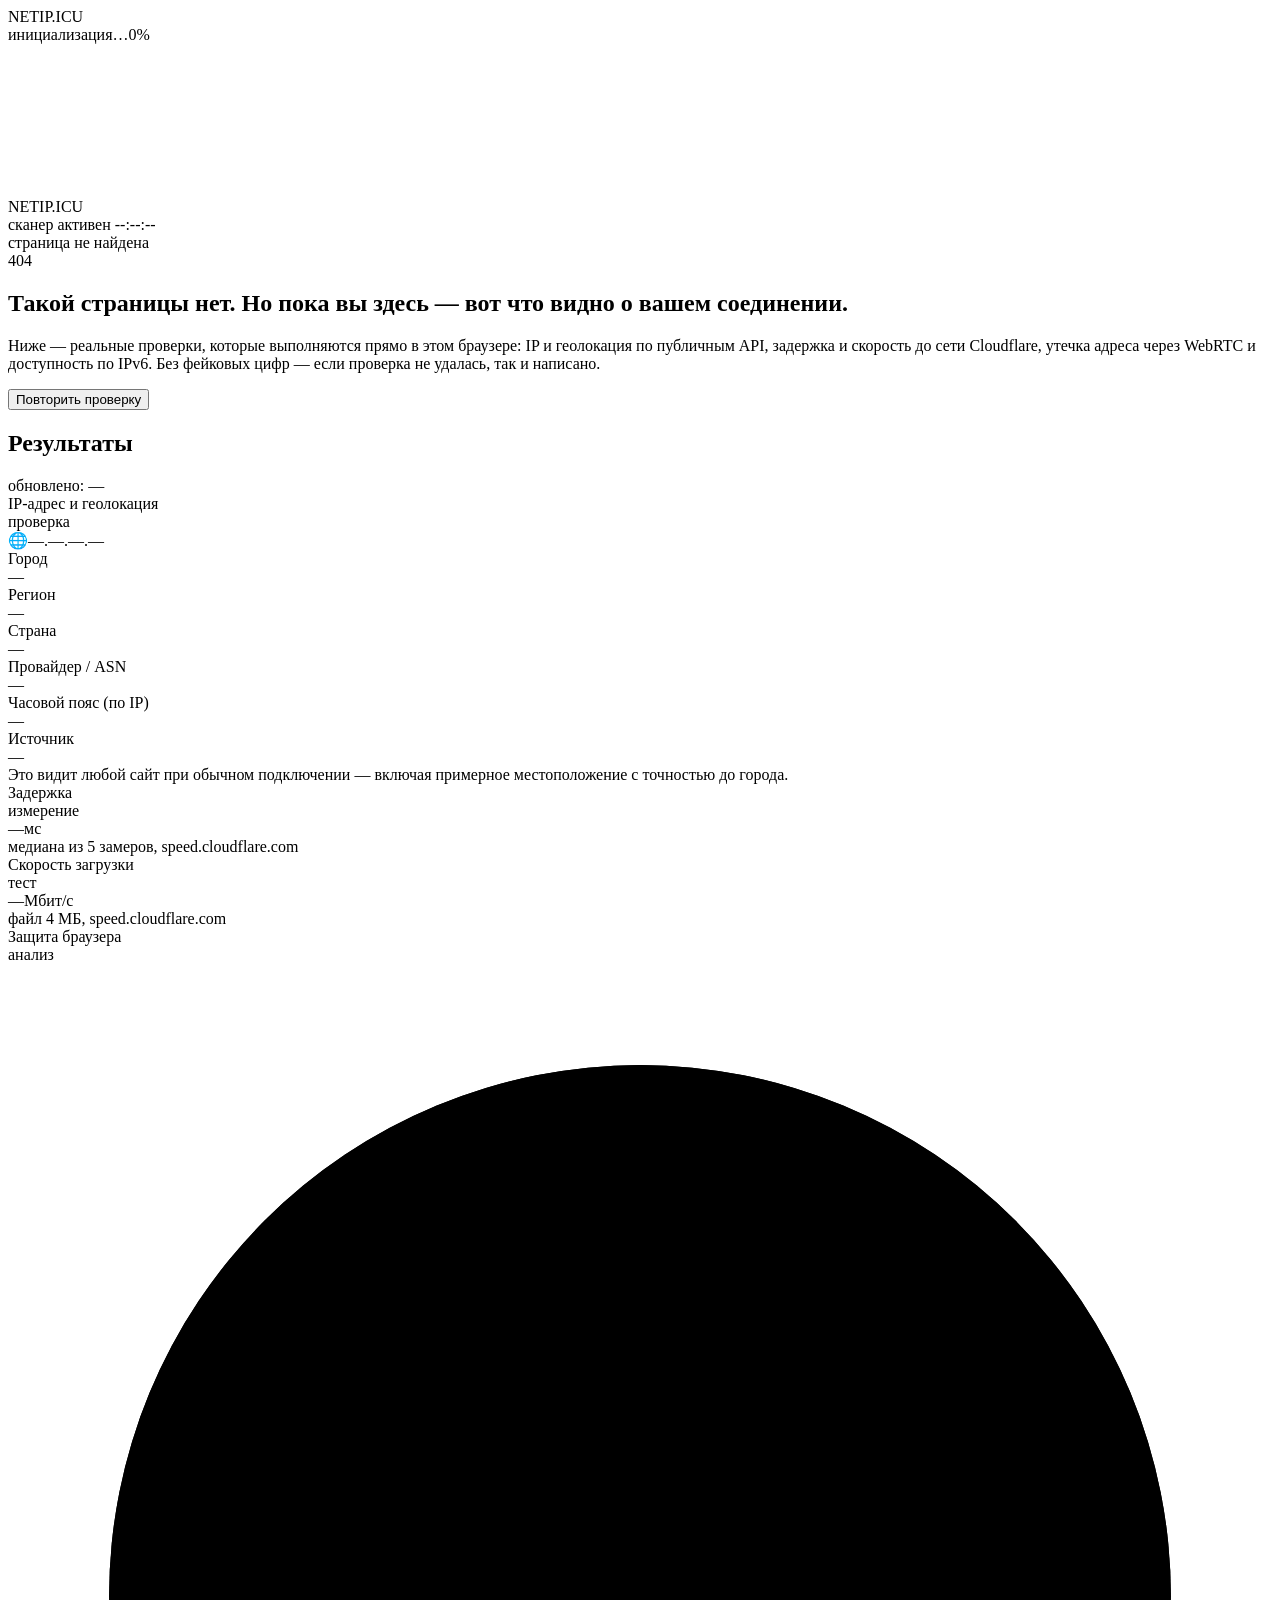
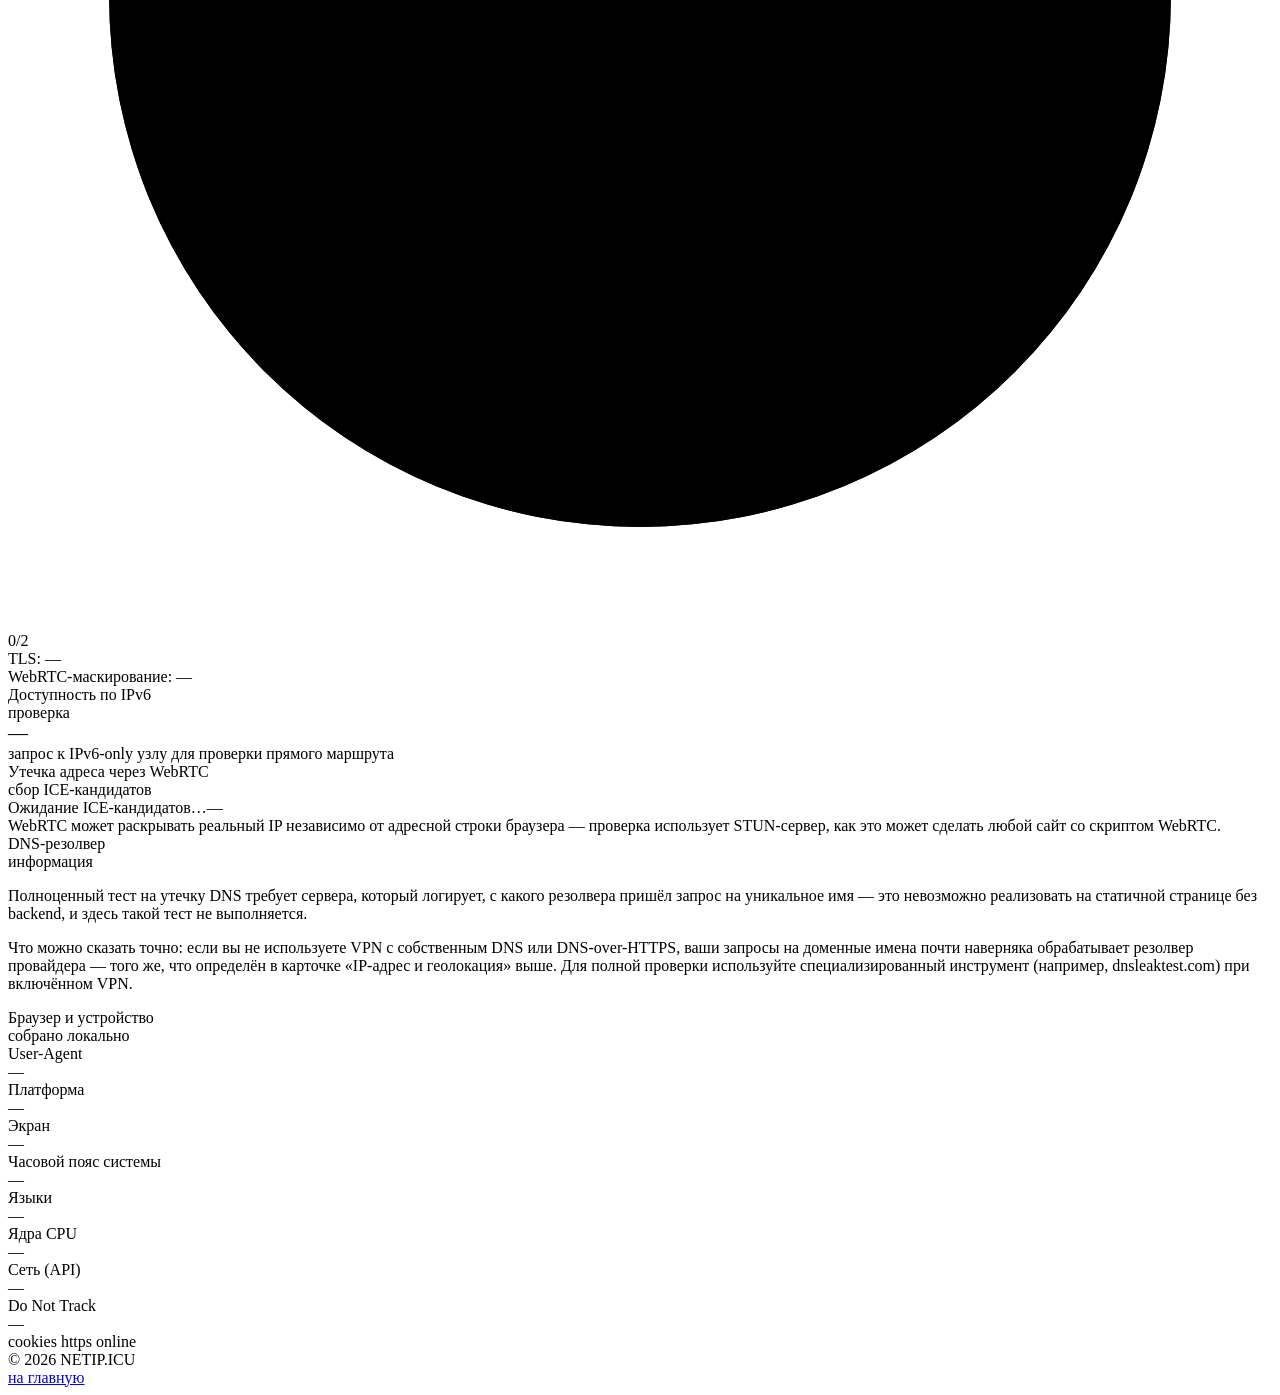
==== index.html @ 05105848 "Add files via upload" ====
<!DOCTYPE html>
<html lang="ru">
<head>
<meta charset="UTF-8">
<meta name="viewport" content="width=device-width, initial-scale=1.0">
<meta name="robots" content="noindex, nofollow, noarchive">
<title>404 — NETIP.ICU</title>
<meta name="description" content="Страница не найдена. Диагностика вашего сетевого соединения: IP, геолокация, утечки WebRTC и IPv6, задержка, скорость.">
<link rel="preconnect" href="https://fonts.googleapis.com">
<link rel="stylesheet" href="/css/style.css">
</head>
<body>

<div id="loader">
  <div class="loader-box">
    <div class="loader-logo">NETIP<span class="icu">.ICU</span></div>
    <div class="loader-track"><div class="loader-fill" id="loader-fill"></div></div>
    <div class="loader-meta"><span>инициализация…</span><span class="loader-pct" id="loader-pct">0%</span></div>
  </div>
</div>

<div class="bg-photo" id="bg-photo"></div>
<div class="bg-tint"></div>
<canvas id="bg-canvas"></canvas>
<div class="vignette"></div>
<div class="scanlines"></div>
<div class="grain"></div>

<header class="topbar">
  <div class="tb-logo"><span class="dot"></span>NETIP<span class="icu">.ICU</span></div>
  <div class="tb-right">
    <span class="tb-status"><span class="pip"></span><span class="lbl">сканер активен</span></span>
    <span class="mono tb-clock" id="clock">--:--:--</span>
  </div>
</header>

<div class="wrap">
  <section class="hero">
    <div class="hero-eyebrow"><span class="pip"></span>страница не найдена</div>
    <div class="hero-404">404</div>
    <h1>Такой страницы нет. Но пока вы здесь — вот что видно о вашем соединении.</h1>
    <p class="lead">Ниже — реальные проверки, которые выполняются прямо в этом браузере: IP и геолокация по публичным API, задержка и скорость до сети Cloudflare, утечка адреса через WebRTC и доступность по IPv6. Без фейковых цифр — если проверка не удалась, так и написано.</p>
    <button class="btn" id="rescan-btn">Повторить проверку</button>
  </section>

  <section class="sec-head">
    <h2>Результаты</h2>
    <div class="sub mono">обновлено: <span id="last-run">—</span></div>
  </section>

  <section class="grid">

    <!-- IP & GEO -->
    <article class="card wide" id="card-ip">
      <div class="card-head">
        <div class="card-title"><span class="ic"></span>IP-адрес и геолокация</div>
        <div class="badge-state load" id="ip-state">проверка</div>
      </div>
      <div class="ip-main"><span class="ip-flag" id="ip-flag">🌐</span><span id="ip-addr">—.—.—.—</span></div>
      <div class="kv-grid">
        <div class="kv"><div class="k">Город</div><div class="v" id="ip-city">—</div></div>
        <div class="kv"><div class="k">Регион</div><div class="v" id="ip-region">—</div></div>
        <div class="kv"><div class="k">Страна</div><div class="v" id="ip-country">—</div></div>
        <div class="kv"><div class="k">Провайдер / ASN</div><div class="v" id="ip-isp">—</div></div>
        <div class="kv"><div class="k">Часовой пояс (по IP)</div><div class="v" id="ip-tz">—</div></div>
        <div class="kv"><div class="k">Источник</div><div class="v" id="ip-src">—</div></div>
      </div>
      <div class="ip-note">Это видит любой сайт при обычном подключении — включая примерное местоположение с точностью до города.</div>
    </article>

    <!-- PING -->
    <article class="card" id="card-ping">
      <div class="card-head">
        <div class="card-title"><span class="ic"></span>Задержка</div>
        <div class="badge-state load" id="ping-state">измерение</div>
      </div>
      <div class="big-val"><span id="ping-val">—</span><span class="unit">мс</span></div>
      <div class="mini-lbl">медиана из 5 замеров, speed.cloudflare.com</div>
      <div class="spark" id="ping-spark"></div>
    </article>

    <!-- SPEED -->
    <article class="card" id="card-speed">
      <div class="card-head">
        <div class="card-title"><span class="ic"></span>Скорость загрузки</div>
        <div class="badge-state load" id="speed-state">тест</div>
      </div>
      <div class="big-val"><span id="speed-val">—</span><span class="unit">Мбит/с</span></div>
      <div class="mini-lbl">файл 4 МБ, speed.cloudflare.com</div>
      <div class="speed-track"><div class="speed-fill" id="speed-fill"></div></div>
    </article>

    <!-- SHIELD -->
    <article class="card" id="card-shield">
      <div class="card-head">
        <div class="card-title"><span class="ic"></span>Защита браузера</div>
        <div class="badge-state load" id="shield-state">анализ</div>
      </div>
      <div class="gauge-wrap">
        <div class="gauge">
          <svg viewBox="0 0 100 100">
            <circle class="gauge-bg" cx="50" cy="50" r="42"></circle>
            <circle class="gauge-fill" id="gauge-fill" cx="50" cy="50" r="42"></circle>
          </svg>
          <div class="gauge-num" id="gauge-num">0/2</div>
        </div>
        <div class="shield-lines">
          <div class="mini-lbl" id="shield-l1">TLS: —</div>
          <div class="mini-lbl" id="shield-l2">WebRTC-маскирование: —</div>
        </div>
      </div>
    </article>

    <!-- IPv6 -->
    <article class="card" id="card-ipv6">
      <div class="card-head">
        <div class="card-title"><span class="ic"></span>Доступность по IPv6</div>
        <div class="badge-state load" id="ipv6-state">проверка</div>
      </div>
      <div class="big-val" id="ipv6-val" style="font-size:20px">—</div>
      <div class="mini-lbl" id="ipv6-note">запрос к IPv6-only узлу для проверки прямого маршрута</div>
    </article>

    <!-- WEBRTC -->
    <article class="card wide" id="card-webrtc">
      <div class="card-head">
        <div class="card-title"><span class="ic"></span>Утечка адреса через WebRTC</div>
        <div class="badge-state load" id="webrtc-state">сбор ICE-кандидатов</div>
      </div>
      <div class="leak-list" id="webrtc-list">
        <div class="leak-item"><span class="lt">Ожидание ICE-кандидатов…</span><span class="lv">—</span></div>
      </div>
      <div class="leak-note" id="webrtc-note">WebRTC может раскрывать реальный IP независимо от адресной строки браузера — проверка использует STUN-сервер, как это может сделать любой сайт со скриптом WebRTC.</div>
    </article>

    <!-- DNS (honest, no fabricated score) -->
    <article class="card wide info-card" id="card-dns">
      <div class="card-head">
        <div class="card-title"><span class="ic"></span>DNS-резолвер</div>
        <div class="badge-state" id="dns-state">информация</div>
      </div>
      <p>Полноценный тест на утечку DNS требует сервера, который логирует, с какого резолвера пришёл запрос на уникальное имя — это невозможно реализовать на статичной странице без backend, и здесь такой тест не выполняется.</p>
      <p>Что можно сказать точно: если вы не используете VPN с собственным DNS или DNS-over-HTTPS, ваши запросы на доменные имена почти наверняка обрабатывает резолвер провайдера — того же, что определён в карточке <span class="k-inline">«IP-адрес и геолокация»</span> выше. Для полной проверки используйте специализированный инструмент (например, dnsleaktest.com) при включённом VPN.</p>
    </article>

    <!-- FINGERPRINT -->
    <article class="card wide" id="card-fp">
      <div class="card-head">
        <div class="card-title"><span class="ic"></span>Браузер и устройство</div>
        <div class="badge-state live">собрано локально</div>
      </div>
      <div class="fp-grid">
        <div class="kv"><div class="k">User-Agent</div><div class="v" id="fp-ua">—</div></div>
        <div class="kv"><div class="k">Платформа</div><div class="v" id="fp-platform">—</div></div>
        <div class="kv"><div class="k">Экран</div><div class="v" id="fp-screen">—</div></div>
        <div class="kv"><div class="k">Часовой пояс системы</div><div class="v" id="fp-tz">—</div></div>
        <div class="kv"><div class="k">Языки</div><div class="v" id="fp-lang">—</div></div>
        <div class="kv"><div class="k">Ядра CPU</div><div class="v" id="fp-cores">—</div></div>
        <div class="kv"><div class="k">Сеть (API)</div><div class="v" id="fp-net">—</div></div>
        <div class="kv"><div class="k">Do Not Track</div><div class="v" id="fp-dnt">—</div></div>
      </div>
      <div class="chips">
        <span class="chip" id="chip-cookies">cookies</span>
        <span class="chip" id="chip-https">https</span>
        <span class="chip" id="chip-online">online</span>
      </div>
    </article>

  </section>

  <footer>
    <div>© <span id="year">2026</span> NETIP.ICU</div>
    <div><a href="/">на главную</a></div>
  </footer>
</div>

<script src="/js/main.js"></script>
</body>
</html>
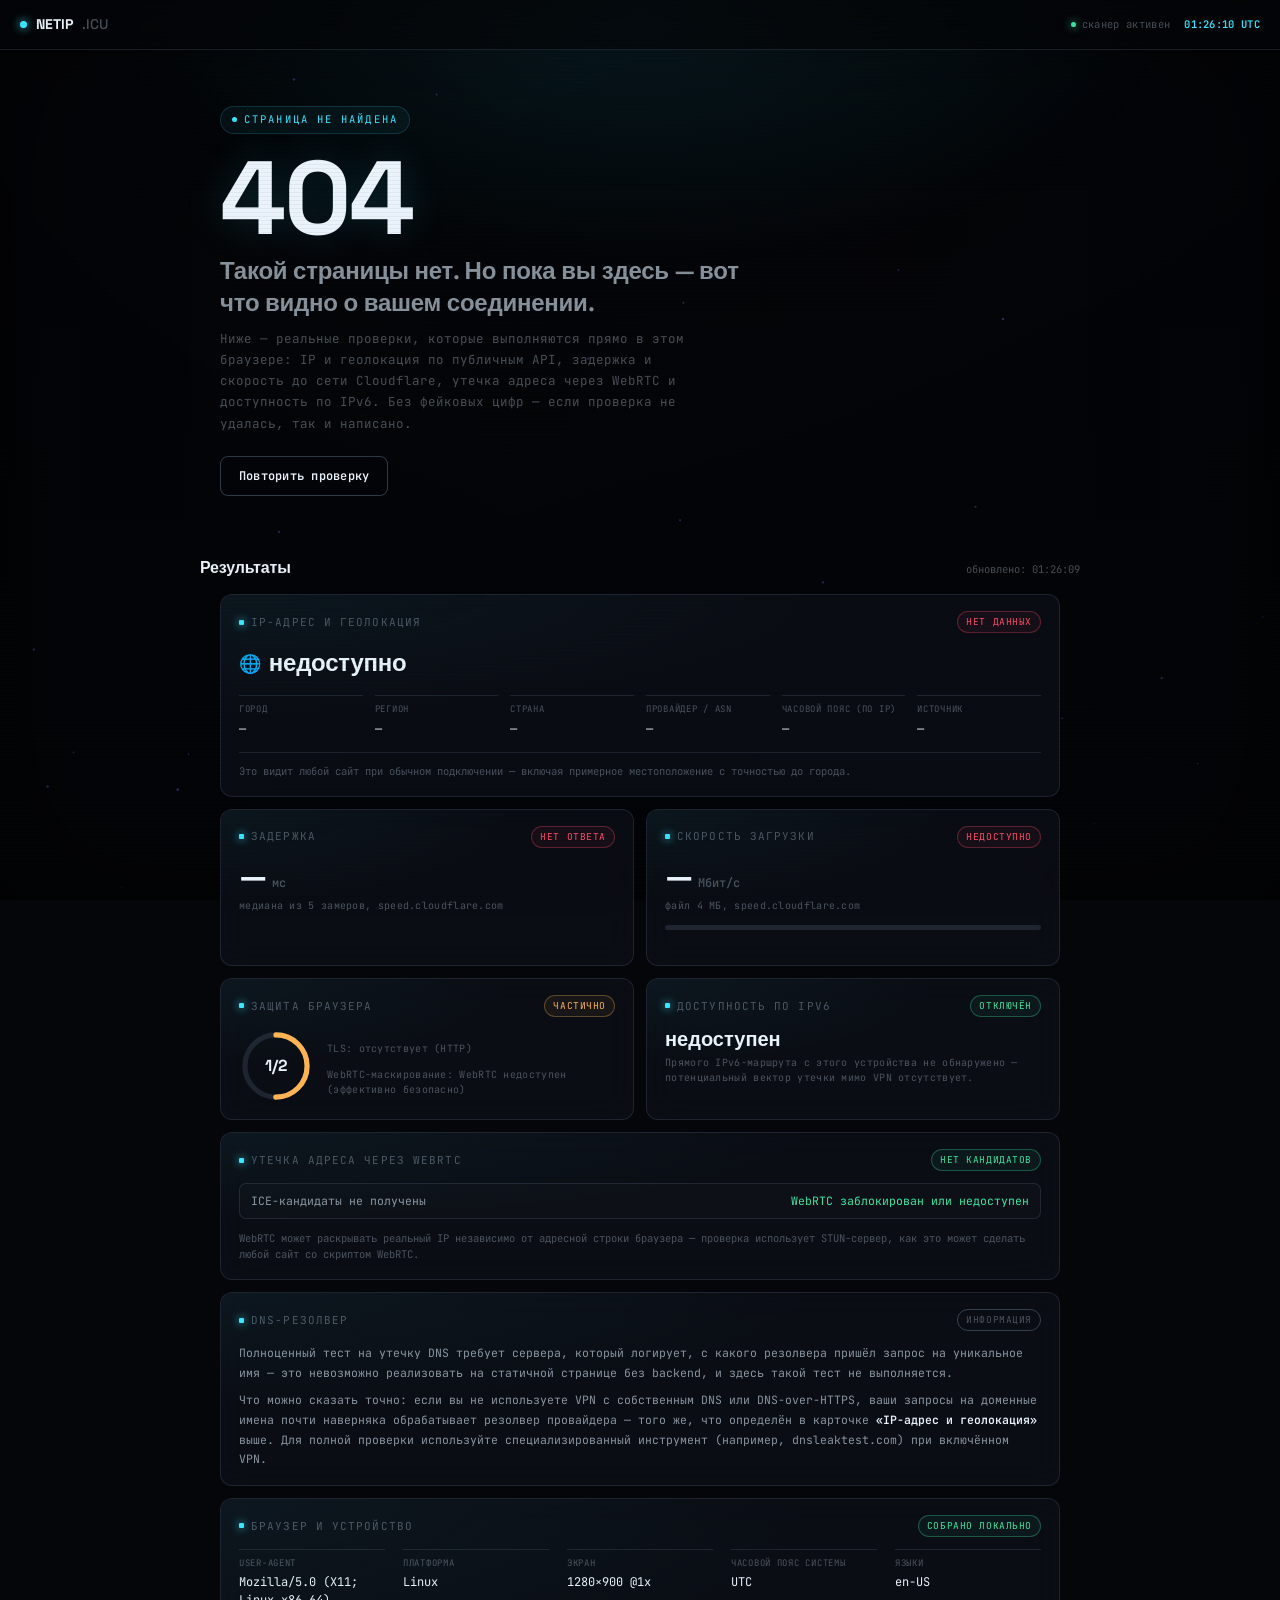
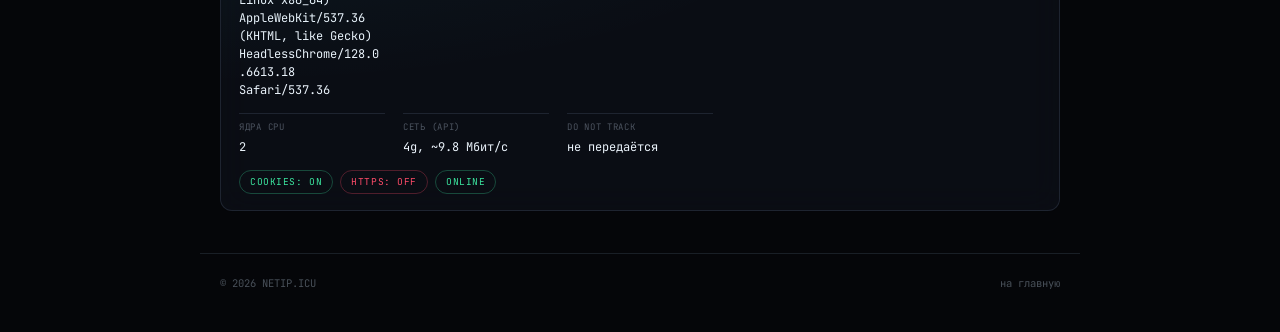
==== commit 95ff8901: "Update index.html" ====
--- a/index.html
+++ b/index.html
@@ -7,7 +7,7 @@
 <title>404 — NETIP.ICU</title>
 <meta name="description" content="Страница не найдена. Диагностика вашего сетевого соединения: IP, геолокация, утечки WebRTC и IPv6, задержка, скорость.">
 <link rel="preconnect" href="https://fonts.googleapis.com">
-<link rel="stylesheet" href="/css/style.css">
+<link rel="stylesheet" href="css/style.css">
 </head>
 <body>
 
@@ -174,6 +174,6 @@
   </footer>
 </div>
 
-<script src="/js/main.js"></script>
+<script src="js/main.js"></script>
 </body>
 </html>
--- a/css/style.css
+++ b/css/style.css
@@ -0,0 +1,275 @@
+@import url('https://fonts.googleapis.com/css2?family=Space+Grotesk:wght@400;500;600;700&family=JetBrains+Mono:wght@400;500;600;700&display=swap');
+
+:root{
+  --void:#050609;
+  --panel:rgba(14,17,26,0.66);
+  --line:rgba(150,185,220,0.14);
+  --line-strong:rgba(150,185,220,0.30);
+  --cyan:#39e6ff;
+  --cyan-dim:rgba(57,230,255,0.16);
+  --violet:#8a6bff;
+  --amber:#ffb454;
+  --danger:#ff4d6a;
+  --ok:#3ce6a0;
+  --ink:#eaf3fb;
+  --ink-dim:rgba(210,225,240,0.64);
+  --ink-faint:rgba(190,210,230,0.36);
+  --mono:'JetBrains Mono',monospace;
+  --disp:'Space Grotesk',sans-serif;
+}
+
+*,*::before,*::after{box-sizing:border-box;margin:0;padding:0}
+html{scroll-behavior:smooth}
+
+body{
+  background:var(--void);
+  color:var(--ink);
+  font-family:var(--mono);
+  min-height:100vh;
+  overflow-x:hidden;
+  line-height:1.5;
+  font-size:14px;
+}
+
+::selection{background:var(--cyan-dim);color:var(--cyan)}
+a{color:inherit;text-decoration:none}
+
+/* ── FULL-BLEED BACKGROUND PHOTO ── */
+.bg-photo{
+  position:fixed;inset:0;z-index:0;
+  background-image:
+    linear-gradient(180deg, rgba(4,5,8,0.55) 0%, rgba(4,5,8,0.80) 55%, rgba(4,5,8,0.96) 100%),
+    linear-gradient(90deg, rgba(4,5,8,0.55) 0%, rgba(4,5,8,0.15) 40%, rgba(4,5,8,0.55) 100%),
+    url('../assets/hero-bg.jpg');
+  background-size:cover;
+  background-position:center 18%;
+  background-repeat:no-repeat;
+  background-attachment:fixed;
+}
+@supports (background-image: url('../assets/hero-bg.webp')){
+  .bg-photo.webp-ok{ background-image:
+    linear-gradient(180deg, rgba(4,5,8,0.55) 0%, rgba(4,5,8,0.80) 55%, rgba(4,5,8,0.96) 100%),
+    linear-gradient(90deg, rgba(4,5,8,0.55) 0%, rgba(4,5,8,0.15) 40%, rgba(4,5,8,0.55) 100%),
+    url('../assets/hero-bg.webp');
+  }
+}
+.bg-tint{
+  position:fixed;inset:0;z-index:1;pointer-events:none;
+  background:radial-gradient(ellipse 70% 50% at 50% 0%, rgba(57,230,255,0.10), transparent 60%);
+}
+#bg-canvas{position:fixed;inset:0;z-index:1;pointer-events:none}
+
+.grain{
+  position:fixed;inset:0;z-index:55;pointer-events:none;opacity:0.045;
+  background-image:url('../assets/noise.svg');
+  background-size:180px 180px;
+  mix-blend-mode:overlay;
+}
+.scanlines{
+  position:fixed;inset:0;z-index:56;pointer-events:none;
+  background:repeating-linear-gradient(0deg,transparent,transparent 3px,rgba(0,0,0,0.10) 3px,rgba(0,0,0,0.10) 4px);
+  opacity:0.45;
+}
+.vignette{
+  position:fixed;inset:0;z-index:2;pointer-events:none;
+  box-shadow:inset 0 0 160px rgba(0,0,0,0.6);
+}
+
+/* ── LOADER ── */
+#loader{
+  position:fixed;inset:0;z-index:200;
+  background:#050609;
+  display:flex;align-items:center;justify-content:center;
+  transition:opacity .45s ease, visibility .45s ease;
+}
+#loader.hide{opacity:0;visibility:hidden;pointer-events:none}
+.loader-box{width:260px;text-align:center}
+.loader-logo{
+  font-family:var(--disp);font-weight:700;font-size:16px;letter-spacing:0.04em;
+  margin-bottom:18px;color:var(--ink);
+}
+.loader-logo .icu{color:var(--ink-faint);font-weight:500}
+.loader-track{
+  height:3px;background:rgba(150,185,220,0.14);border-radius:100px;overflow:hidden;position:relative;
+}
+.loader-fill{
+  height:100%;width:0%;border-radius:100px;
+  background:linear-gradient(90deg,var(--violet),var(--cyan));
+  box-shadow:0 0 12px rgba(57,230,255,0.6);
+  transition:width .12s linear;
+}
+.loader-meta{
+  display:flex;justify-content:space-between;margin-top:10px;
+  font-size:10.5px;letter-spacing:0.08em;color:var(--ink-faint);text-transform:uppercase;
+}
+.loader-pct{color:var(--cyan);font-weight:600}
+
+/* ── LAYOUT SHELL ── */
+.wrap{position:relative;z-index:3;max-width:920px;margin:0 auto;padding:0 20px}
+
+/* ── TOPBAR ── */
+.topbar{
+  position:sticky;top:0;z-index:40;
+  display:flex;align-items:center;justify-content:space-between;
+  padding:14px 20px;
+  background:rgba(5,6,9,0.68);
+  backdrop-filter:blur(14px);
+  border-bottom:1px solid var(--line);
+}
+.tb-logo{display:flex;align-items:center;gap:9px;font-family:var(--disp);font-weight:700;font-size:14px}
+.tb-logo .dot{width:7px;height:7px;border-radius:50%;background:var(--cyan);box-shadow:0 0 10px var(--cyan)}
+.tb-logo .icu{color:var(--ink-faint);font-weight:500}
+.tb-right{display:flex;align-items:center;gap:14px;font-size:10.5px;color:var(--ink-faint);letter-spacing:0.03em}
+.tb-clock{color:var(--cyan);font-weight:600}
+.tb-status{display:flex;align-items:center;gap:6px}
+.tb-status .pip{width:5px;height:5px;border-radius:50%;background:var(--ok);box-shadow:0 0 8px var(--ok);animation:pulse 2s ease-in-out infinite}
+@keyframes pulse{0%,100%{opacity:1}50%{opacity:0.35}}
+@media (max-width:520px){.tb-status span.lbl{display:none}}
+
+/* ── HERO (placeholder / 404 framing) ── */
+.hero{
+  padding:56px 20px 34px;
+  max-width:920px;margin:0 auto;
+  text-align:left;
+}
+.hero-eyebrow{
+  display:inline-flex;align-items:center;gap:7px;
+  font-size:10.5px;letter-spacing:0.2em;text-transform:uppercase;
+  color:var(--cyan);border:1px solid var(--cyan-dim);
+  padding:5px 11px;border-radius:100px;margin-bottom:18px;
+  background:rgba(57,230,255,0.05);
+}
+.hero-eyebrow .pip{width:5px;height:5px;border-radius:50%;background:var(--cyan);animation:pulse 1.6s ease-in-out infinite}
+
+.hero-404{
+  font-family:var(--disp);font-weight:700;
+  font-size:clamp(56px,14vw,104px);
+  line-height:0.9;letter-spacing:-0.02em;
+  color:var(--ink);
+  text-shadow:0 0 40px rgba(57,230,255,0.18);
+  margin-bottom:10px;
+}
+.hero h1{
+  font-family:var(--disp);font-weight:600;
+  font-size:clamp(18px,2.6vw,24px);
+  line-height:1.3;letter-spacing:-0.01em;
+  color:var(--ink-dim);
+  max-width:520px;margin-bottom:10px;
+}
+.hero p.lead{
+  font-size:12.5px;color:var(--ink-faint);
+  max-width:480px;margin-bottom:22px;line-height:1.7;
+}
+.btn{
+  display:inline-flex;align-items:center;gap:7px;
+  font-family:var(--mono);font-size:12px;font-weight:600;letter-spacing:0.02em;
+  padding:11px 18px;border-radius:8px;cursor:pointer;
+  border:1px solid var(--line-strong);background:transparent;color:var(--ink);
+  transition:transform .18s, box-shadow .18s, border-color .18s, color .18s;
+}
+.btn:hover{border-color:var(--cyan);color:var(--cyan);box-shadow:0 6px 24px rgba(57,230,255,0.14)}
+.btn:active{transform:translateY(1px)}
+.btn[disabled]{opacity:0.5;cursor:default;transform:none!important;box-shadow:none!important}
+
+/* ── SECTION HEAD ── */
+.sec-head{display:flex;align-items:baseline;justify-content:space-between;margin:26px 0 14px;flex-wrap:wrap;gap:6px}
+.sec-head h2{font-family:var(--disp);font-size:16px;font-weight:600;letter-spacing:-0.01em;color:var(--ink)}
+.sec-head .sub{font-size:10.5px;color:var(--ink-faint)}
+
+/* ── GRID ── */
+.grid{
+  display:grid;grid-template-columns:repeat(4,1fr);gap:12px;
+  padding:0 20px 8px;max-width:920px;margin:0 auto;
+}
+.card{
+  grid-column:span 2;
+  background:var(--panel);backdrop-filter:blur(16px);
+  border:1px solid var(--line);border-radius:12px;
+  padding:16px 18px;position:relative;overflow:hidden;
+}
+.card::before{
+  content:'';position:absolute;inset:0;border-radius:12px;pointer-events:none;
+  background:radial-gradient(ellipse 120% 100% at 0% 0%, rgba(57,230,255,0.05), transparent 60%);
+}
+.card.wide{grid-column:span 4}
+@media (max-width:640px){
+  .grid{grid-template-columns:1fr;padding:0 14px 6px;gap:10px}
+  .card,.card.wide{grid-column:span 1;padding:14px 15px}
+}
+
+.card-head{display:flex;align-items:center;justify-content:space-between;margin-bottom:12px;gap:8px}
+.card-title{display:flex;align-items:center;gap:7px;font-size:11px;letter-spacing:0.1em;text-transform:uppercase;color:var(--ink-faint)}
+.card-title .ic{width:5px;height:5px;border-radius:1px;background:var(--cyan);box-shadow:0 0 8px var(--cyan);flex-shrink:0}
+.badge-state{font-size:9.5px;letter-spacing:0.06em;text-transform:uppercase;padding:3px 8px;border-radius:100px;border:1px solid var(--line-strong);color:var(--ink-faint);white-space:nowrap}
+.badge-state.live{color:var(--ok);border-color:rgba(60,230,160,0.3);background:rgba(60,230,160,0.06)}
+.badge-state.warn{color:var(--amber);border-color:rgba(255,180,84,0.3);background:rgba(255,180,84,0.06)}
+.badge-state.bad{color:var(--danger);border-color:rgba(255,77,106,0.3);background:rgba(255,77,106,0.06)}
+.badge-state.load{color:var(--cyan);border-color:rgba(57,230,255,0.3);background:rgba(57,230,255,0.06);animation:pulse 1.2s ease-in-out infinite}
+
+.big-val{font-family:var(--disp);font-weight:700;font-size:32px;line-height:1;color:var(--ink);display:flex;align-items:baseline;gap:5px}
+.big-val .unit{font-family:var(--mono);font-size:12px;color:var(--ink-faint);font-weight:500}
+.mini-lbl{font-size:10px;color:var(--ink-faint);letter-spacing:0.03em;margin-top:6px;line-height:1.5}
+
+/* ip card */
+.ip-main{font-family:var(--disp);font-size:24px;font-weight:700;letter-spacing:-0.01em;display:flex;align-items:center;gap:8px}
+.ip-flag{font-size:18px}
+.kv-grid{display:grid;grid-template-columns:repeat(auto-fit,minmax(110px,1fr));gap:12px;margin-top:14px}
+.kv{border-top:1px solid var(--line);padding-top:7px}
+.kv .k{font-size:9px;letter-spacing:0.08em;text-transform:uppercase;color:var(--ink-faint);margin-bottom:3px}
+.kv .v{font-size:12px;color:var(--ink);word-break:break-word}
+.ip-note{margin-top:14px;font-size:10.5px;color:var(--ink-faint);line-height:1.6;border-top:1px solid var(--line);padding-top:10px}
+
+/* gauge */
+.gauge-wrap{display:flex;align-items:center;gap:14px}
+.gauge{position:relative;width:74px;height:74px;flex-shrink:0}
+.gauge svg{width:100%;height:100%;transform:rotate(-90deg)}
+.gauge-bg{fill:none;stroke:var(--line);stroke-width:7}
+.gauge-fill{fill:none;stroke:var(--cyan);stroke-width:7;stroke-linecap:round;stroke-dasharray:264;stroke-dashoffset:264;transition:stroke-dashoffset 1s cubic-bezier(.4,0,.2,1), stroke .4s}
+.gauge-num{position:absolute;inset:0;display:flex;align-items:center;justify-content:center;font-family:var(--disp);font-weight:700;font-size:16px}
+.shield-lines{flex:1;display:flex;flex-direction:column;gap:5px}
+
+/* sparkline */
+.spark{width:100%;height:28px;margin-top:8px}
+.spark svg{width:100%;height:100%;overflow:visible}
+
+/* speed bar */
+.speed-track{height:5px;background:var(--line);border-radius:100px;overflow:hidden;margin-top:12px}
+.speed-fill{height:100%;width:0%;background:linear-gradient(90deg,var(--cyan),var(--violet));border-radius:100px;transition:width .4s ease}
+
+/* webrtc list */
+.leak-list{margin-top:12px;display:flex;flex-direction:column;gap:7px}
+.leak-item{
+  display:flex;align-items:center;justify-content:space-between;gap:10px;
+  font-size:11.5px;padding:8px 11px;border:1px solid var(--line);border-radius:7px;background:rgba(255,255,255,0.015);
+}
+.leak-item .lt{color:var(--ink-dim)}
+.leak-item .lv{font-family:var(--mono);color:var(--ink);text-align:right}
+.leak-item.flag{border-color:rgba(255,180,84,0.3);background:rgba(255,180,84,0.05)}
+.leak-item.flag .lv{color:var(--amber)}
+.leak-item.safe .lv{color:var(--ok)}
+.leak-note{margin-top:11px;font-size:10.5px;color:var(--ink-faint);line-height:1.6}
+
+/* fingerprint */
+.fp-grid{display:grid;grid-template-columns:repeat(auto-fit,minmax(130px,1fr));gap:14px 18px;margin-top:4px}
+.chips{display:flex;flex-wrap:wrap;gap:7px;margin-top:14px}
+.chip{font-size:9.5px;letter-spacing:0.06em;text-transform:uppercase;padding:4px 10px;border:1px solid var(--line);border-radius:100px;color:var(--ink-faint)}
+.chip.on{color:var(--ok);border-color:rgba(60,230,160,0.28)}
+.chip.off{color:var(--danger);border-color:rgba(255,77,106,0.28)}
+
+/* info-only card (dns) */
+.info-card p{font-size:11.5px;color:var(--ink-dim);line-height:1.7}
+.info-card p+p{margin-top:8px}
+.info-card .k-inline{color:var(--ink);font-weight:600}
+
+/* ── FOOTER ── */
+footer{
+  max-width:920px;margin:34px auto 0;padding:22px 20px 40px;
+  display:flex;justify-content:space-between;flex-wrap:wrap;gap:10px;
+  border-top:1px solid var(--line);
+  font-size:10.5px;color:var(--ink-faint);
+}
+footer a:hover{color:var(--cyan)}
+
+@media (prefers-reduced-motion: reduce){
+  *{animation-duration:0.001ms!important;animation-iteration-count:1!important;transition-duration:0.001ms!important}
+}
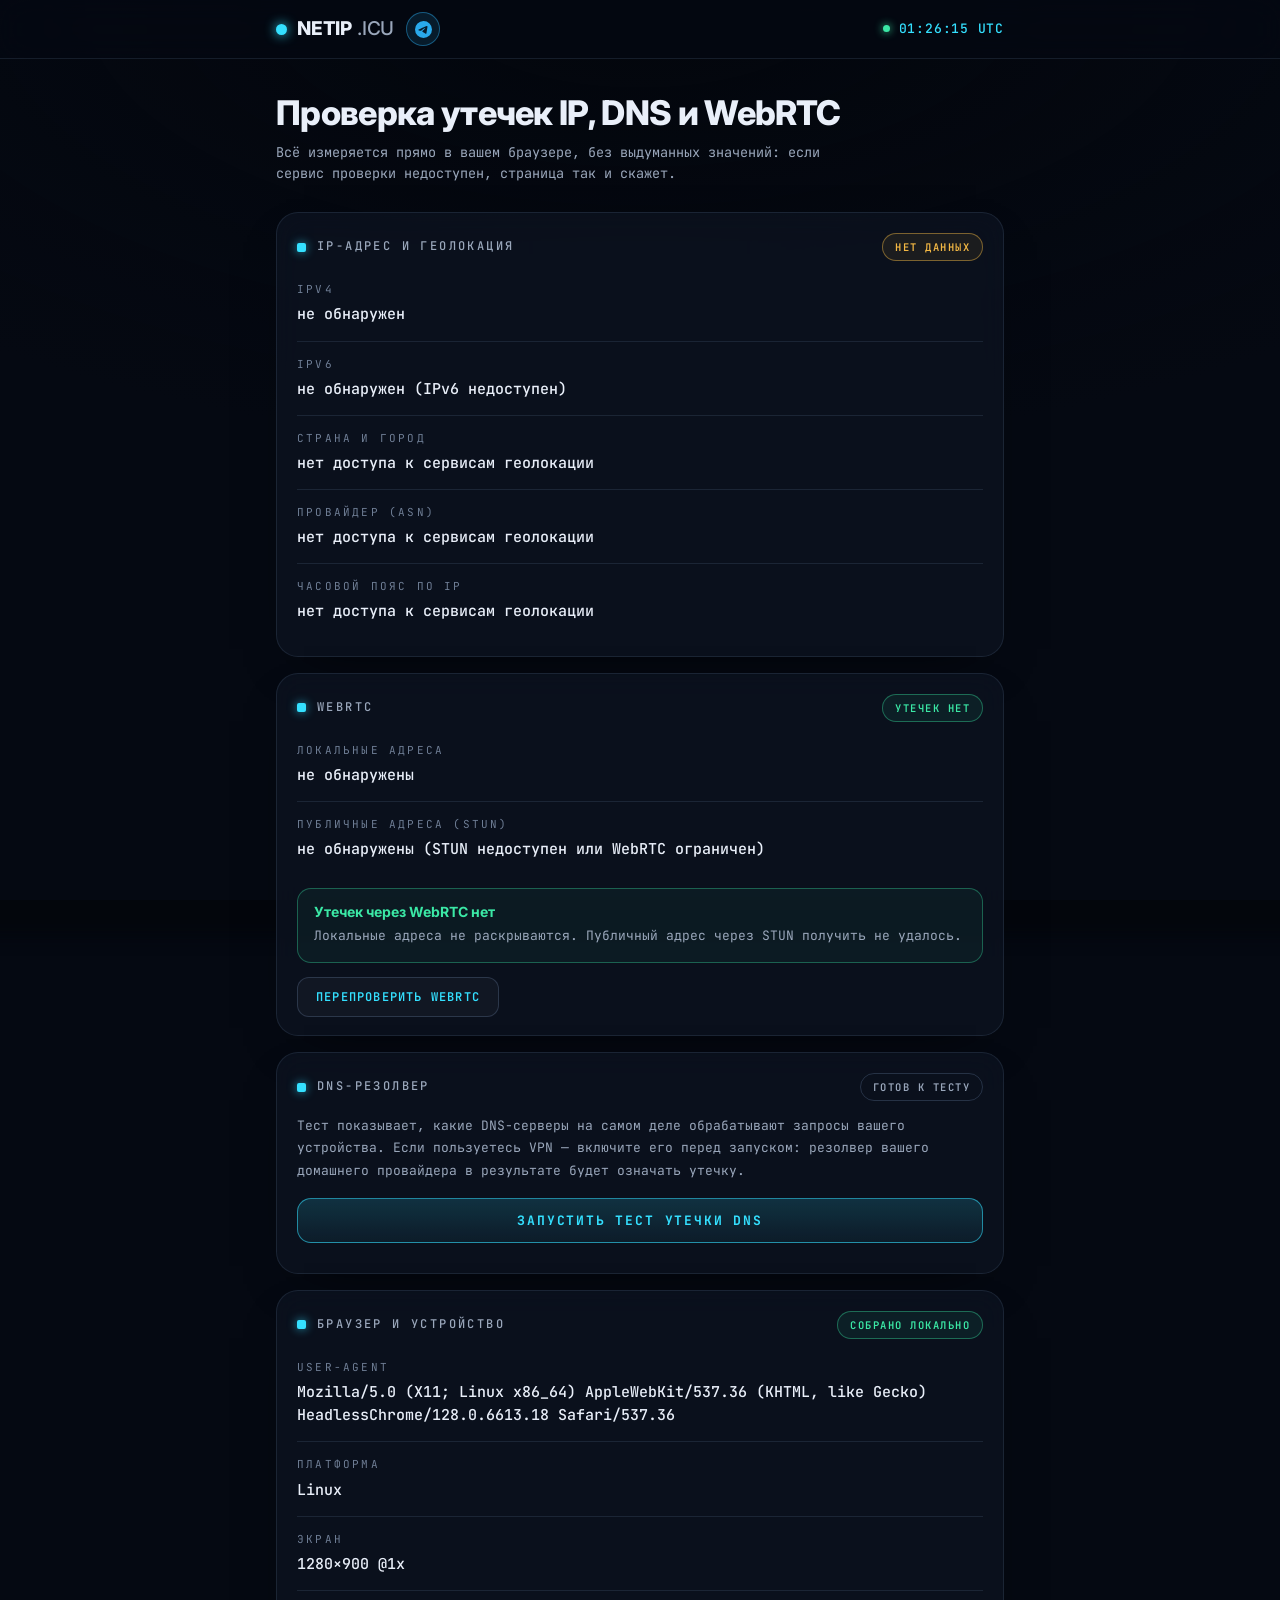
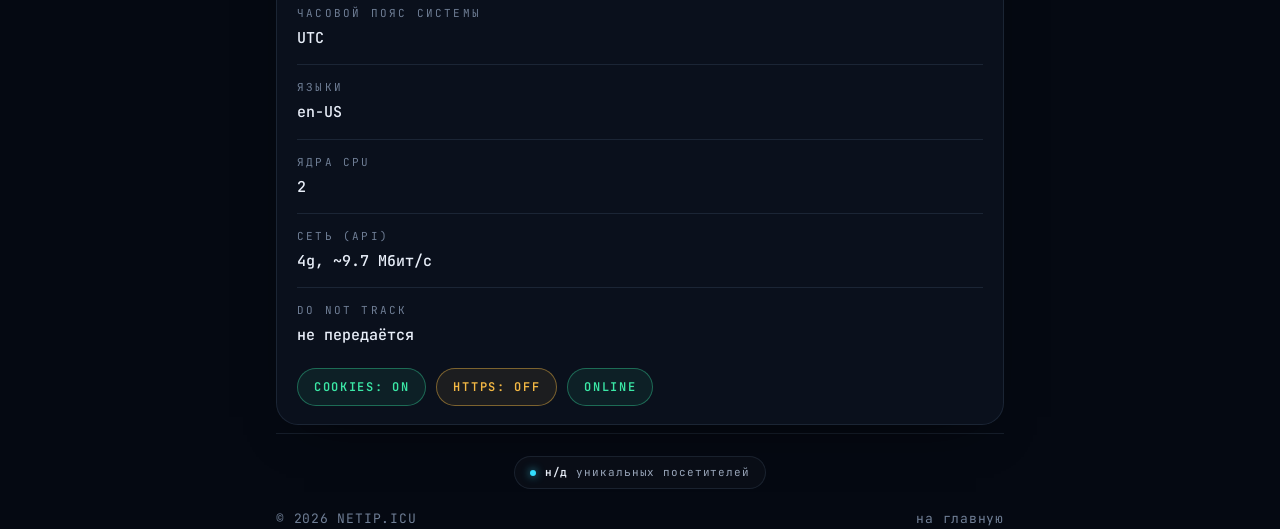
==== commit e083aca6: "Add files via upload" ====
--- a/index.html
+++ b/index.html
@@ -2,178 +2,621 @@
 <html lang="ru">
 <head>
 <meta charset="UTF-8">
-<meta name="viewport" content="width=device-width, initial-scale=1.0">
-<meta name="robots" content="noindex, nofollow, noarchive">
-<title>404 — NETIP.ICU</title>
-<meta name="description" content="Страница не найдена. Диагностика вашего сетевого соединения: IP, геолокация, утечки WebRTC и IPv6, задержка, скорость.">
+<meta name="viewport" content="width=device-width, initial-scale=1">
+<title>netip.icu — проверка утечек DNS, WebRTC и IP онлайн</title>
+<meta name="description" content="Реальная проверка утечек: какие DNS-серверы видят ваши запросы, раскрывает ли WebRTC настоящий IP, ваш IPv4/IPv6, провайдер и страна. Работает прямо в браузере.">
+<meta name="robots" content="index, follow, max-image-preview:large">
+<link rel="canonical" href="https://netip.icu/">
+<meta property="og:type" content="website"><meta property="og:site_name" content="netip.icu"><meta property="og:locale" content="ru_RU">
+<meta property="og:url" content="https://netip.icu/"><meta property="og:title" content="netip.icu — проверка утечек DNS, WebRTC и IP">
+<meta property="og:description" content="Нажмите кнопку — и узнайте, какие DNS-серверы видят ваши запросы, раскрывает ли WebRTC настоящий IP и кто ваш провайдер.">
+<meta property="og:image" content="https://netip.icu/assets/img/og-image.jpg"><meta name="twitter:card" content="summary_large_image">
+<meta name="theme-color" content="#050912">
+<meta name="color-scheme" content="dark">
+<link rel="icon" href="/favicon.ico" sizes="48x48">
+<link rel="icon" href="assets/img/favicon.svg" type="image/svg+xml">
+<link rel="apple-touch-icon" href="assets/img/apple-touch-icon.png">
 <link rel="preconnect" href="https://fonts.googleapis.com">
-<link rel="stylesheet" href="css/style.css">
+<link rel="preconnect" href="https://fonts.gstatic.com" crossorigin>
+<link rel="stylesheet" href="https://fonts.googleapis.com/css2?family=JetBrains+Mono:wght@400;500;600;700&family=Inter:wght@500;600;700;800&display=swap" media="print" onload="this.media='all'">
+<noscript><link rel="stylesheet" href="https://fonts.googleapis.com/css2?family=JetBrains+Mono:wght@400;500;600;700&family=Inter:wght@500;600;700;800&display=swap"></noscript>
+<style>
+:root{
+  --bg:#050912; --card:rgba(13,20,33,.74); --line:rgba(130,160,200,.14); --line2:rgba(130,160,200,.24);
+  --txt:#e9eff9; --dim:#9aa7bb; --faint:#6f7e95;
+  --cyan:#34e0ff; --green:#3be8a6; --amber:#f3b844; --red:#ff6b6b; --blue:#29a9eb;
+  --mono:'JetBrains Mono',ui-monospace,SFMono-Regular,Menlo,Consolas,monospace;
+  --sans:'Inter',system-ui,-apple-system,'Segoe UI',Roboto,sans-serif;
+  --ease:cubic-bezier(.22,.8,.3,1);
+}
+*,*::before,*::after{box-sizing:border-box;margin:0;padding:0}
+html{scroll-behavior:smooth;-webkit-text-size-adjust:100%}
+body{background:var(--bg);color:var(--txt);font-family:var(--mono);font-size:14px;line-height:1.55;min-height:100vh;overflow-x:hidden;-webkit-font-smoothing:antialiased}
+body::before{content:'';position:fixed;inset:-4%;z-index:-2;
+  background:image-set(url('assets/img/hero-bottle.webp') type('image/webp'),url('assets/img/hero-bottle.jpg') type('image/jpeg')) center 30%/cover no-repeat;
+  background-color:var(--bg);filter:blur(9px) brightness(.5) saturate(1.1);opacity:.55}
+body::after{content:'';position:fixed;inset:0;z-index:-1;pointer-events:none;
+  background:radial-gradient(ellipse 80% 50% at 50% 0%,rgba(5,9,18,.15),rgba(5,9,18,.82) 70%,var(--bg)),linear-gradient(180deg,transparent 40%,var(--bg) 100%)}
+a{color:inherit;text-decoration:none}
+button{font:inherit;color:inherit}
+:focus-visible{outline:2px solid var(--cyan);outline-offset:3px;border-radius:6px}
+
+.top{position:sticky;top:0;z-index:50;display:flex;align-items:center;gap:12px;padding:12px max(16px,calc((100vw - 760px)/2 + 16px));
+  background:rgba(5,9,18,.72);backdrop-filter:blur(16px);-webkit-backdrop-filter:blur(16px);border-bottom:1px solid var(--line)}
+.brand{display:flex;align-items:center;gap:10px;font-family:var(--sans);font-size:19px;letter-spacing:-.01em}
+.brand b{font-weight:800}
+.brand .tld{font-weight:500;color:var(--dim);margin-left:-5px}
+.brand .dot{width:11px;height:11px;border-radius:50%;background:var(--cyan);box-shadow:0 0 12px var(--cyan)}
+.tg{display:inline-flex;align-items:center;justify-content:center;width:34px;height:34px;border-radius:50%;
+  background:rgba(41,169,235,.12);border:1px solid rgba(41,169,235,.45);transition:transform .25s var(--ease),background .25s,box-shadow .25s}
+.tg svg{width:17px;height:17px;fill:var(--blue);transition:fill .25s}
+.tg:hover{transform:translateY(-1px) scale(1.06);background:var(--blue);box-shadow:0 6px 20px rgba(41,169,235,.4)}
+.tg:hover svg{fill:#fff}
+.spacer{flex:1}
+.utc{display:flex;align-items:center;gap:9px;color:var(--cyan);font-weight:500;font-size:13px;letter-spacing:.06em;white-space:nowrap}
+.utc i{width:7px;height:7px;border-radius:50%;background:var(--green);box-shadow:0 0 8px var(--green);animation:pulse 2.2s ease-in-out infinite}
+@keyframes pulse{50%{opacity:.35}}
+
+.wrap{max-width:760px;margin:0 auto;padding:0 16px}
+.intro{padding:34px 0 8px}
+.intro h1{font-family:var(--sans);font-weight:800;font-size:clamp(24px,5.5vw,34px);letter-spacing:-.02em;line-height:1.15}
+.intro p{margin-top:10px;color:var(--dim);font-size:13.5px;max-width:560px}
+.cards{display:grid;gap:16px;padding:20px 0 8px}
+.card{background:var(--card);border:1px solid var(--line);border-radius:22px;padding:20px 20px 18px;backdrop-filter:blur(14px);-webkit-backdrop-filter:blur(14px);
+  box-shadow:0 20px 50px -28px rgba(0,0,0,.7)}
+.card-h{display:flex;align-items:center;justify-content:space-between;gap:12px;margin-bottom:6px}
+.ttl{display:flex;align-items:center;gap:11px;font:500 12px/1.3 var(--mono);letter-spacing:.2em;text-transform:uppercase;color:var(--dim)}
+.sq{width:9px;height:9px;border-radius:2px;background:var(--cyan);box-shadow:0 0 10px rgba(52,224,255,.7);flex:none}
+.chip{display:inline-block;flex:none;padding:5px 12px;border-radius:99px;border:1px solid var(--line2);color:var(--dim);font-size:10.5px;font-weight:600;letter-spacing:.14em;text-transform:uppercase;white-space:nowrap}
+.chip.ok{color:var(--green);border-color:rgba(59,232,166,.38);background:rgba(59,232,166,.07)}
+.chip.warn{color:var(--amber);border-color:rgba(243,184,68,.45);background:rgba(243,184,68,.08)}
+.chip.bad{color:var(--red);border-color:rgba(255,107,107,.5);background:rgba(255,107,107,.09)}
+.chip.busy{color:var(--cyan);border-color:rgba(52,224,255,.4);background:rgba(52,224,255,.07);animation:pulse 1.4s ease-in-out infinite}
+dl.f>div{padding:14px 0;border-top:1px solid var(--line)}
+dl.f>div:first-child{border-top:0}
+dl.f dt{font-size:11px;letter-spacing:.2em;text-transform:uppercase;color:var(--faint);margin-bottom:5px}
+dl.f dd{font-size:15px;font-weight:500;word-break:break-word;overflow-wrap:anywhere}
+dd .sub{display:block;margin-top:4px;font-size:12px;font-weight:400;color:var(--dim)}
+dd .sub.warn{color:var(--amber)}
+.flag{width:20px;height:15px;border-radius:2px;vertical-align:-2px;margin-right:7px;box-shadow:0 0 0 1px rgba(255,255,255,.12)}
+.tag{display:inline-block;margin-left:8px;padding:1px 8px;border-radius:99px;font-size:10px;letter-spacing:.1em;text-transform:uppercase;border:1px solid var(--line2);color:var(--dim);vertical-align:1px}
+.tag.ok{color:var(--green);border-color:rgba(59,232,166,.4)}.tag.bad{color:var(--red);border-color:rgba(255,107,107,.5)}
+.chips{display:flex;flex-wrap:wrap;gap:10px;margin-top:6px}
+.chips .chip{padding:9px 16px;font-size:12px}
+.verdict{margin-top:12px;padding:14px 16px;border-radius:14px;border:1px solid var(--line2);background:rgba(255,255,255,.025)}
+.verdict strong{display:block;font:700 14px/1.35 var(--sans);margin-bottom:4px}
+.verdict p{font-size:13px;line-height:1.7;color:var(--dim)}
+.verdict.ok{border-color:rgba(59,232,166,.35);background:rgba(59,232,166,.05)}.verdict.ok strong{color:var(--green)}
+.verdict.warn{border-color:rgba(243,184,68,.4);background:rgba(243,184,68,.05)}.verdict.warn strong{color:var(--amber)}
+.verdict.bad{border-color:rgba(255,107,107,.45);background:rgba(255,107,107,.06)}.verdict.bad strong{color:var(--red)}
+.hidden{display:none!important}
+.btn{margin-top:14px;padding:10px 18px;border-radius:12px;border:1px solid var(--line2);background:rgba(255,255,255,.03);cursor:pointer;font-size:12px;font-weight:600;letter-spacing:.1em;text-transform:uppercase;color:var(--cyan);transition:background .25s,border-color .25s,transform .25s var(--ease)}
+.btn:hover:not(:disabled){background:rgba(52,224,255,.1);border-color:rgba(52,224,255,.5);transform:translateY(-1px)}
+.btn:disabled{opacity:.45;cursor:default}
+
+footer{margin-top:18px;padding:0 0 34px}
+.fline{border-top:1px solid var(--line);padding-top:22px}
+.vis{display:flex;justify-content:center;margin-bottom:20px}
+.vis .pill{display:inline-flex;align-items:center;gap:9px;padding:7px 15px;border-radius:99px;border:1px solid var(--line);background:rgba(255,255,255,.025);font-size:11px;letter-spacing:.08em;color:var(--dim);white-space:nowrap}
+.vis i{width:6px;height:6px;border-radius:50%;background:var(--cyan);box-shadow:0 0 8px rgba(52,224,255,.8);animation:pulse 2.6s ease-in-out infinite}
+.vis b{color:var(--txt);font-weight:600;font-variant-numeric:tabular-nums;letter-spacing:.04em}
+.fmeta{display:flex;justify-content:space-between;gap:16px;color:var(--faint);font-size:13px;letter-spacing:.06em}
+.fmeta a{transition:color .2s}.fmeta a:hover{color:var(--cyan)}
+noscript p{margin:18px 0;color:var(--amber);font-size:13px}
+@media (max-width:520px){.top{gap:10px;padding:11px 16px}.utc{font-size:12px}.card{padding:18px 16px 16px;border-radius:20px}.card-h{align-items:flex-start}}
+@media (prefers-reduced-motion:reduce){*{animation-duration:.01ms!important;animation-iteration-count:1!important;transition:none!important}}
+</style>
 </head>
 <body>
 
-<div id="loader">
-  <div class="loader-box">
-    <div class="loader-logo">NETIP<span class="icu">.ICU</span></div>
-    <div class="loader-track"><div class="loader-fill" id="loader-fill"></div></div>
-    <div class="loader-meta"><span>инициализация…</span><span class="loader-pct" id="loader-pct">0%</span></div>
+<header class="top">
+  <a class="brand" href="/" aria-label="netip.icu — на главную"><span class="dot"></span><b>NETIP</b><span class="tld">.ICU</span></a>
+  <a class="tg" href="https://t.me/netipicu" target="_blank" rel="noopener noreferrer" aria-label="Telegram-группа netip.icu" title="Telegram-группа netip.icu">
+    <svg viewBox="0 0 24 24" aria-hidden="true"><path d="M11.944 0A12 12 0 0 0 0 12a12 12 0 0 0 12 12 12 12 0 0 0 12-12A12 12 0 0 0 12 0a12 12 0 0 0-.056 0zm4.962 7.224c.1-.002.321.023.465.14a.506.506 0 0 1 .171.325c.016.093.036.306.02.472-.18 1.898-.962 6.502-1.36 8.627-.168.9-.499 1.201-.82 1.23-.696.065-1.225-.46-1.9-.902-1.056-.693-1.653-1.124-2.678-1.8-1.185-.78-.417-1.21.258-1.91.177-.184 3.247-2.977 3.307-3.23.007-.032.014-.15-.056-.212s-.174-.041-.249-.024c-.106.024-1.793 1.14-5.061 3.345-.48.33-.913.49-1.302.48-.428-.008-1.252-.241-1.865-.44-.752-.245-1.349-.374-1.297-.789.027-.216.325-.437.893-.663 3.498-1.524 5.83-2.529 6.998-3.014 3.332-1.386 4.025-1.627 4.476-1.635z"/></svg>
+  </a>
+  <div class="spacer"></div>
+  <div class="utc"><i></i><time id="utc">--:--:-- UTC</time></div>
+</header>
+
+<main class="wrap">
+  <section class="intro">
+    <h1>Проверка утечек IP, DNS и WebRTC</h1>
+    <p>Всё измеряется прямо в вашем браузере, без выдуманных значений: если сервис проверки недоступен, страница так и скажет.</p>
+  </section>
+  <noscript><p>Для проверок нужен JavaScript — включите его в настройках браузера.</p></noscript>
+
+  <div class="cards">
+    <article class="card" id="card-ip" aria-labelledby="t-ip">
+      <header class="card-h"><h2 class="ttl" id="t-ip"><i class="sq"></i>IP-адрес и геолокация</h2><span class="chip busy" id="ip-chip">определяем…</span></header>
+      <dl class="f">
+        <div><dt>IPv4</dt><dd id="ip4">…</dd></div>
+        <div><dt>IPv6</dt><dd id="ip6">…</dd></div>
+        <div><dt>Страна и город</dt><dd id="geo">…</dd></div>
+        <div><dt>Провайдер (ASN)</dt><dd id="isp">…</dd></div>
+        <div><dt>Часовой пояс по IP</dt><dd id="iptz">…</dd></div>
+      </dl>
+    </article>
+
+    <article class="card" id="card-rtc" aria-labelledby="t-rtc">
+      <header class="card-h"><h2 class="ttl" id="t-rtc"><i class="sq"></i>WebRTC</h2><span class="chip busy" id="rtc-chip">проверяем…</span></header>
+      <dl class="f">
+        <div><dt>Локальные адреса</dt><dd id="rtc-local">…</dd></div>
+        <div><dt>Публичные адреса (STUN)</dt><dd id="rtc-pub">…</dd></div>
+      </dl>
+      <div class="verdict hidden" id="rtc-verdict" role="status"><strong id="rtc-vt"></strong><p id="rtc-vp"></p></div>
+      <button class="btn" id="rtc-run" type="button" disabled>Перепроверить WebRTC</button>
+    </article>
+
+<!-- ===================== DNS-LEAK-BLOCK START (self-contained: own CSS + HTML + JS) ===================== -->
+<style id="dx-css">
+#dnsx{--dx-cyan:var(--cyan,#34e0ff);--dx-green:var(--green,#3be8a6);--dx-amber:var(--amber,#f3b844);--dx-red:var(--red,#ff6b6b);--dx-dim:var(--dim,#9aa7bb);--dx-faint:var(--faint,#6f7e95);--dx-txt:var(--txt,#e9eff9);--dx-line:var(--line,rgba(130,160,200,.14));--dx-line2:var(--line2,rgba(130,160,200,.24));
+  background:var(--card,rgba(13,20,33,.74));border:1px solid var(--dx-line);border-radius:22px;padding:20px 20px 18px;backdrop-filter:blur(14px);-webkit-backdrop-filter:blur(14px);box-shadow:0 20px 50px -28px rgba(0,0,0,.7);color:var(--dx-txt);font-family:var(--mono,'JetBrains Mono',ui-monospace,Menlo,Consolas,monospace);font-size:14px;line-height:1.55}
+#dnsx *{box-sizing:border-box}
+#dnsx .dx-h{display:flex;align-items:center;justify-content:space-between;gap:12px}
+#dnsx .dx-ttl{display:flex;align-items:center;gap:11px;margin:0;font:500 12px/1.3 var(--mono,monospace);letter-spacing:.2em;text-transform:uppercase;color:var(--dx-dim)}
+#dnsx .dx-sq{width:9px;height:9px;border-radius:2px;background:var(--dx-cyan);box-shadow:0 0 10px rgba(52,224,255,.7);flex:none}
+#dnsx .dx-chip{display:inline-block;flex:none;padding:5px 12px;border-radius:99px;border:1px solid var(--dx-line2);color:var(--dx-dim);font-size:10.5px;font-weight:600;letter-spacing:.14em;text-transform:uppercase;white-space:nowrap}
+#dnsx .dx-chip.ok{color:var(--dx-green);border-color:rgba(59,232,166,.38);background:rgba(59,232,166,.07)}
+#dnsx .dx-chip.warn{color:var(--dx-amber);border-color:rgba(243,184,68,.45);background:rgba(243,184,68,.08)}
+#dnsx .dx-chip.bad{color:var(--dx-red);border-color:rgba(255,107,107,.5);background:rgba(255,107,107,.09)}
+#dnsx .dx-chip.busy{color:var(--dx-cyan);border-color:rgba(52,224,255,.4);background:rgba(52,224,255,.07);animation:dxp 1.4s ease-in-out infinite}
+@keyframes dxp{50%{opacity:.4}}
+#dnsx .dx-lead{margin:14px 0 0;color:var(--dx-dim);font-size:13px;line-height:1.7}
+#dnsx .dx-run{display:block;width:100%;margin-top:16px;padding:15px 18px;border-radius:14px;border:1px solid rgba(52,224,255,.55);background:linear-gradient(180deg,rgba(52,224,255,.16),rgba(52,224,255,.06));color:var(--dx-cyan);font:700 13px/1 var(--mono,monospace);letter-spacing:.14em;text-transform:uppercase;cursor:pointer;transition:transform .25s cubic-bezier(.22,.8,.3,1),box-shadow .25s,background .25s}
+#dnsx .dx-run:hover:not(:disabled){transform:translateY(-1px);box-shadow:0 10px 28px -12px rgba(52,224,255,.55);background:linear-gradient(180deg,rgba(52,224,255,.24),rgba(52,224,255,.1))}
+#dnsx .dx-run:disabled{opacity:.6;cursor:default}
+#dnsx .dx-run:focus-visible{outline:2px solid var(--dx-cyan);outline-offset:3px}
+#dnsx .dx-steps{list-style:none;margin:16px 0 0;padding:0;display:grid;gap:10px}
+#dnsx .dx-steps li{display:grid;grid-template-columns:20px 1fr;gap:2px 12px;align-items:center;font-size:13px;color:var(--dx-faint);transition:color .3s}
+#dnsx .dx-steps i{width:18px;height:18px;border-radius:50%;border:1.5px solid var(--dx-line2);display:grid;place-items:center;font-style:normal;font-size:11px;font-weight:700;line-height:1}
+#dnsx .dx-steps em{grid-column:2;font-style:normal;font-size:11.5px;color:var(--dx-faint);margin-top:-2px}
+#dnsx .dx-steps li[data-st=run]{color:var(--dx-txt)}
+#dnsx .dx-steps li[data-st=run] i{border-color:var(--dx-cyan);box-shadow:0 0 10px rgba(52,224,255,.5);animation:dxp 1s ease-in-out infinite}
+#dnsx .dx-steps li[data-st=ok]{color:var(--dx-txt)}
+#dnsx .dx-steps li[data-st=ok] i{border-color:var(--dx-green);color:var(--dx-green)}
+#dnsx .dx-steps li[data-st=ok] i::before{content:'✓'}
+#dnsx .dx-steps li[data-st=fail] i{border-color:var(--dx-red);color:var(--dx-red)}
+#dnsx .dx-steps li[data-st=fail] i::before{content:'✕'}
+#dnsx .dx-steps li[data-st=fail] em{color:var(--dx-red)}
+#dnsx .dx-bar{height:3px;border-radius:3px;background:rgba(130,160,200,.14);overflow:hidden;margin-top:14px}
+#dnsx .dx-bar i{display:block;height:100%;width:0;border-radius:3px;background:linear-gradient(90deg,var(--dx-cyan),#7df0ff);transition:width .5s cubic-bezier(.22,.8,.3,1)}
+#dnsx .dx-verdict{margin-top:16px;padding:14px 16px;border-radius:14px;border:1px solid var(--dx-line2);background:rgba(255,255,255,.025)}
+#dnsx .dx-verdict strong{display:block;margin-bottom:4px;font:700 14px/1.35 var(--sans,system-ui,sans-serif)}
+#dnsx .dx-verdict p{margin:0;font-size:13px;line-height:1.7;color:var(--dx-dim)}
+#dnsx .dx-verdict.ok{border-color:rgba(59,232,166,.35);background:rgba(59,232,166,.05)}#dnsx .dx-verdict.ok strong{color:var(--dx-green)}
+#dnsx .dx-verdict.warn{border-color:rgba(243,184,68,.4);background:rgba(243,184,68,.05)}#dnsx .dx-verdict.warn strong{color:var(--dx-amber)}
+#dnsx .dx-verdict.bad{border-color:rgba(255,107,107,.45);background:rgba(255,107,107,.06)}#dnsx .dx-verdict.bad strong{color:var(--dx-red)}
+#dnsx .dx-res{list-style:none;margin:12px 0 0;padding:0}
+#dnsx .dx-res li{display:grid;grid-template-columns:1fr auto;gap:3px 12px;align-items:center;padding:12px 0;border-top:1px solid var(--dx-line)}
+#dnsx .dx-ip{font-weight:600;font-size:14px;overflow-wrap:anywhere}
+#dnsx .dx-meta{grid-column:1;font-size:12px;color:var(--dx-dim);overflow-wrap:anywhere}
+#dnsx .dx-res .dx-chip{grid-row:1/span 2;grid-column:2;padding:4px 10px;font-size:10px}
+#dnsx .dx-flag{width:20px;height:15px;border-radius:2px;vertical-align:-2px;margin-right:7px;box-shadow:0 0 0 1px rgba(255,255,255,.12)}
+#dnsx details{margin-top:14px;border-top:1px solid var(--dx-line);padding-top:12px}
+#dnsx summary{cursor:pointer;font-size:11px;letter-spacing:.16em;text-transform:uppercase;color:var(--dx-faint)}
+#dnsx pre{margin:10px 0 0;padding:12px;border-radius:10px;background:rgba(0,0,0,.28);font:11.5px/1.7 var(--mono,monospace);color:var(--dx-dim);white-space:pre-wrap;overflow-wrap:anywhere;max-height:240px;overflow:auto}
+#dnsx .dx-foot{margin:12px 0 0;font-size:11.5px;color:var(--dx-faint);line-height:1.65}
+#dnsx [hidden]{display:none!important}
+@media (max-width:520px){#dnsx{padding:18px 16px 16px;border-radius:20px}#dnsx .dx-h{align-items:flex-start}#dnsx .dx-res li{grid-template-columns:1fr}#dnsx .dx-res .dx-chip{grid-column:1;grid-row:auto;justify-self:start;margin-top:4px}}
+@media (prefers-reduced-motion:reduce){#dnsx *{animation:none!important;transition:none!important}}
+</style>
+
+<section id="dnsx" aria-labelledby="dx-title">
+  <header class="dx-h"><h2 class="dx-ttl" id="dx-title"><i class="dx-sq"></i>DNS-резолвер</h2><span class="dx-chip" id="dx-chip">готов к тесту</span></header>
+  <p class="dx-lead">Тест показывает, какие DNS-серверы на самом деле обрабатывают запросы вашего устройства. Если пользуетесь VPN — включите его перед запуском: резолвер вашего домашнего провайдера в результате будет означать утечку.</p>
+  <button class="dx-run" id="dx-run" type="button">Запустить тест утечки DNS</button>
+  <div class="dx-bar" id="dx-bar" hidden><i id="dx-prog"></i></div>
+  <ol class="dx-steps" id="dx-steps" hidden aria-live="polite">
+    <li data-st="wait"><i></i><span>Регистрация теста</span><em></em></li>
+    <li data-st="wait"><i></i><span>Отправка уникальных DNS-запросов</span><em></em></li>
+    <li data-st="wait"><i></i><span>Получение списка резолверов</span><em></em></li>
+  </ol>
+  <div class="dx-verdict" id="dx-verdict" role="status" hidden><strong id="dx-vt"></strong><p id="dx-vp"></p></div>
+  <ol class="dx-res" id="dx-list"></ol>
+  <details id="dx-details" hidden><summary>Подробности теста</summary><pre id="dx-log"></pre></details>
+  <p class="dx-foot" id="dx-foot" hidden></p>
+</section>
+
+<script id="dx-js">
+(() => {
+'use strict';
+const root = document.getElementById('dnsx'); if (!root) return;
+const $ = s => root.querySelector(s);
+const sleep = ms => new Promise(r => setTimeout(r, ms));
+const esc = s => String(s == null ? '' : s).replace(/[&<>"']/g, c => ({'&':'&amp;','<':'&lt;','>':'&gt;','"':'&quot;',"'":'&#39;'}[c]));
+const isV4 = s => /^\d{1,3}(\.\d{1,3}){3}$/.test(s || '');
+const isV6 = s => typeof s === 'string' && s.includes(':') && /^[0-9a-f:.]+$/i.test(s);
+const isIp = s => isV4(s) || isV6(s);
+const el = { run: $('#dx-run'), chip: $('#dx-chip'), bar: $('#dx-bar'), prog: $('#dx-prog'), steps: $('#dx-steps'), verdict: $('#dx-verdict'), vt: $('#dx-vt'), vp: $('#dx-vp'), list: $('#dx-list'), details: $('#dx-details'), log: $('#dx-log'), foot: $('#dx-foot') };
+const stepEls = [...el.steps.querySelectorAll('li')];
+const regionRu = cc => { try { return new Intl.DisplayNames(['ru'], { type: 'region' }).of(String(cc).toUpperCase()); } catch (e) { return null; } };
+const flagEl = cc => /^[a-z]{2}$/i.test(cc || '') ? '<img class="dx-flag" alt="" width="20" height="15" decoding="async" data-cc="' + esc(String(cc).toUpperCase()) + '" src="https://cdnjs.cloudflare.com/ajax/libs/flag-icons/7.2.3/flags/4x3/' + String(cc).toLowerCase() + '.svg">' : '';
+root.addEventListener('error', e => { const i = e.target; if (i && i.tagName === 'IMG' && i.classList.contains('dx-flag')) i.replaceWith(document.createTextNode('[' + (i.dataset.cc || '??') + '] ')); }, true);
+const setChip = (kind, text) => { el.chip.className = 'dx-chip ' + kind; el.chip.textContent = text; };
+const progress = p => { el.prog.style.width = p + '%'; };
+const setStep = (i, st, note) => { stepEls[i].dataset.st = st; stepEls[i].querySelector('em').textContent = note || ''; };
+
+let T0 = 0; const lines = [];
+function log(ok, msg) { lines.push('[' + ((performance.now() - T0) / 1000).toFixed(1) + 'с] ' + (ok === true ? '✓ ' : ok === false ? '✗ ' : '· ') + msg); el.log.textContent = lines.join('\n'); }
+
+async function req(url, { ms = 8000, method = 'GET', body, headers, mode } = {}) {
+  const c = new AbortController(), t = setTimeout(() => c.abort(), ms);
+  try {
+    const r = await fetch(url, { method, body, headers, mode, signal: c.signal, credentials: 'omit' });
+    if (mode === 'no-cors') return '';
+    if (!r.ok) throw new Error('HTTP ' + r.status);
+    return await r.text();
+  } finally { clearTimeout(t); }
+}
+const bust = u => u + (u.includes('?') ? '&' : '?') + '_=' + Date.now();
+const reason = e => e && e.name === 'AbortError' ? 'таймаут' : (e && e.message) || 'ошибка сети';
+async function diagnose(host) {
+  try { await req('https://' + host + '/', { ms: 6000, mode: 'no-cors' }); return host + ': сервер доступен, но не разрешает чтение ответа (CORS)'; }
+  catch (e) { return host + ': недоступен из вашей сети (блокировка, фильтр, расширение или нет связи)'; }
+}
+function lookups(urls, maxMs, onStep) {
+  return new Promise(resolve => {
+    let left = urls.length, done = false;
+    const fin = () => { if (!done) { done = true; resolve(urls.length - left); } };
+    urls.forEach(u => { const i = new Image(); const s = () => { left--; onStep && onStep(urls.length - left, urls.length); if (left <= 0) fin(); }; i.onload = s; i.onerror = s; i.referrerPolicy = 'no-referrer'; i.src = u; });
+    setTimeout(fin, maxMs);
+  });
+}
+
+async function bashWs() {
+  setStep(0, 'run', 'bash.ws'); log(null, 'Провайдер 1: bash.ws');
+  let id;
+  try { id = (await req(bust('https://bash.ws/id'), { ms: 9000 })).trim(); log(true, 'bash.ws/id → ' + id); }
+  catch (e) { log(false, 'bash.ws/id: ' + reason(e)); log(false, await diagnose('bash.ws')); throw e; }
+  if (!/^[A-Za-z0-9-]{3,64}$/.test(id)) { log(false, 'неожиданный id'); throw new Error('bad id'); }
+  await Promise.allSettled(['ipv4', 'ipv6'].map(f => req(bust('https://' + f + '.bash.ws/myip/test/' + id), { ms: 5000 }).then(() => log(true, f + ' зарегистрирован'), e => log(null, f + ': ' + reason(e) + ' (не критично)'))));
+  setStep(0, 'ok', 'id ' + id); setStep(1, 'run', '0 / 30'); progress(20);
+  const n = await lookups(Array.from({ length: 30 }, (_, i) => 'https://' + (i + 1) + '.' + id + '.bash.ws/img.png'), 9000, (k, t) => { setStep(1, 'run', k + ' / ' + t); progress(20 + Math.round(k / t * 55)); });
+  log(n >= 25 ? true : false, 'DNS-запросов выполнено: ' + n + ' из 30');
+  if (n < 5) throw new Error('lookups failed');
+  setStep(1, 'ok', n + ' запросов'); setStep(2, 'run', ''); progress(82);
+  let recs = null, last = -1;
+  for (let i = 0; i < 4; i++) {
+    let txt;
+    try { txt = await req(bust('https://bash.ws/dnsleak/test/' + id + '?json=2'), { ms: 10000 }); }
+    catch (e) { log(null, 'json=2: ' + reason(e) + ', пробуем ?json'); txt = await req(bust('https://bash.ws/dnsleak/test/' + id + '?json'), { ms: 10000 }); }
+    const r = JSON.parse(txt);
+    if (!Array.isArray(r)) throw new Error('bad result');
+    if (r.some(x => x && x.type === 'error')) throw new Error('service error');
+    recs = r; const k = r.filter(x => x && x.type === 'dns').length; log(true, 'результаты, попытка ' + (i + 1) + ': резолверов ' + k);
+    if (k > 0 && k === last) break; last = k; await sleep(1600);
+  }
+  const clients = recs.filter(r => r && r.type === 'ip' && isIp(r.ip));
+  const seen = new Set(), resolvers = [];
+  recs.forEach(r => { if (r && r.type === 'dns' && isIp(r.ip) && !seen.has(r.ip)) { seen.add(r.ip); resolvers.push({ ip: r.ip, country: r.country, country_name: r.country_name, asn: r.asn }); } });
+  const c = recs.find(r => r && r.type === 'conclusion');
+  return { provider: 'bash.ws', clients, resolvers, conclusion: c ? String(c.ip || c.text || '') : '' };
+}
+async function ipleak() {
+  setStep(0, 'run', 'ipleak.net'); log(null, 'Провайдер 2: ipleak.net');
+  const session = Array.from({ length: 40 }, () => 'abcdefghijklmnopqrstuvwxyz0123456789'[Math.floor(Math.random() * 36)]).join('');
+  setStep(0, 'ok', 'сессия создана'); setStep(1, 'run', '0 / 8'); progress(30);
+  let ok = 0; const outs = [];
+  await Promise.all(Array.from({ length: 8 }, async () => {
+    try { outs.push(JSON.parse(await req('https://' + session + '-' + Math.random().toString(36).slice(2, 8) + '.ipleak.net/dnsdetection/', { ms: 9000 }))); ok++; } catch (e) { /* counted below */ }
+    setStep(1, 'run', ok + ' / 8'); progress(30 + ok * 6);
+  }));
+  log(ok > 0, 'ipleak.net ответил на ' + ok + ' из 8 запросов');
+  if (!ok) { log(false, await diagnose('ipleak.net')); throw new Error('no answer'); }
+  setStep(1, 'ok', ok + ' запросов'); setStep(2, 'run', '');
+  const found = new Map();
+  const walk = (o, d = 0) => { if (!o || d > 4) return; if (Array.isArray(o)) return o.forEach(x => walk(x, d + 1)); if (typeof o === 'object') { if (typeof o.ip === 'string' && isIp(o.ip) && (!o.query_type || /dns/i.test(o.query_type))) found.set(o.ip, o); Object.values(o).forEach(v => walk(v, d + 1)); } };
+  outs.forEach(o => walk(o));
+  const resolvers = [...found.values()].map(o => ({ ip: o.ip, country: o.country_code || '', country_name: o.country_name || o.country || '', asn: [o.as_number ? 'AS' + o.as_number : '', o.isp_name || o.isp || o.as_name || o.org || ''].filter(Boolean).join(' ') }));
+  log(true, 'найдено резолверов: ' + resolvers.length);
+  return { provider: 'ipleak.net', clients: [], resolvers, conclusion: '' };
+}
+async function dnsleaktest() {
+  setStep(0, 'run', 'dnsleaktest.com'); log(null, 'Провайдер 3: dnsleaktest.com');
+  const uuid = () => (crypto.randomUUID ? crypto.randomUUID() : 'xxxxxxxx-xxxx-4xxx-yxxx-xxxxxxxxxxxx'.replace(/[xy]/g, c => { const r = Math.random() * 16 | 0; return (c === 'x' ? r : (r & 3 | 8)).toString(16); }));
+  const ids = Array.from({ length: 12 }, uuid);
+  try { await req('https://www.dnsleaktest.com/api/v1/identifiers', { method: 'POST', mode: 'no-cors', headers: { 'Content-Type': 'text/plain;charset=UTF-8' }, body: JSON.stringify({ identifiers: ids }), ms: 6000 }); log(true, 'идентификаторы отправлены'); }
+  catch (e) { log(false, 'identifiers: ' + reason(e)); log(false, await diagnose('www.dnsleaktest.com')); throw e; }
+  setStep(0, 'ok', '12 идентификаторов'); setStep(1, 'run', '0 / 12'); progress(30);
+  const n = await lookups(ids.map(id => 'https://' + id + '.test.dnsleaktest.com/'), 9000, (k, t) => { setStep(1, 'run', k + ' / ' + t); progress(30 + Math.round(k / t * 45)); });
+  log(n > 0, 'DNS-запросов выполнено: ' + n + ' из 12');
+  setStep(1, 'ok', n + ' запросов'); setStep(2, 'run', ''); progress(82);
+  let arr;
+  try { arr = JSON.parse(await req('https://www.dnsleaktest.com/api/v1/servers-for-result', { method: 'POST', headers: { 'Content-Type': 'text/plain;charset=UTF-8' }, body: JSON.stringify({ queries: ids }), ms: 10000 })); }
+  catch (e) { log(false, 'servers-for-result: ' + reason(e)); log(false, await diagnose('www.dnsleaktest.com')); throw e; }
+  if (!Array.isArray(arr)) throw new Error('bad result');
+  const resolvers = arr.filter(x => x && isIp(x.ip_address)).map(x => ({ ip: x.ip_address, country: /^[A-Za-z]{2}$/.test(x.country || '') ? x.country : '', country_name: x.country || '', asn: x.isp || '' }));
+  log(true, 'найдено резолверов: ' + resolvers.length);
+  return { provider: 'dnsleaktest.com', clients: [], resolvers, conclusion: '' };
+}
+
+const parseAsn = a => { const m = /(?:AS)?\s*(\d{1,10})\s*(.*)$/i.exec(String(a || '').trim()); return m ? { num: m[1], org: m[2].trim() } : { num: '', org: String(a || '').trim() }; };
+const PUBLIC_DNS = /google|cloudflare|quad9|opendns|cisco|yandex|adguard|nextdns|mullvad|cleanbrowsing|dns\.sb|comodo|neustar|verisign|level ?3|control ?d|alidns|alibaba/i;
+const PUBLIC_ASN = new Set(['15169', '13335', '19281', '36692', '13238', '212772', '39351']);
+const GENERIC = /^(ltd|llc|inc|corp|gmbh|company|telecom|telecommunications|communications|network|networks|internet|services|group|pjsc|ojsc|jsc|cjsc|ooo|llp|limited|the|and|data|center|centre|hosting|cloud|online|broadband|mobile)$/i;
+const tokens = s => new Set(String(s || '').toLowerCase().split(/[^a-zа-я0-9]+/i).filter(w => w.length >= 4 && !GENERIC.test(w)));
+const shareToken = (a, b) => { const A = tokens(a); for (const t of tokens(b)) if (A.has(t)) return true; return false; };
+function clientCtx(clients) {
+  const rec = clients.find(r => isV4(r.ip)) || clients[0];
+  if (rec) { const a = parseAsn(rec.asn); return { cc: /^[A-Za-z]{2}$/.test(rec.country || '') ? rec.country : '', countryName: rec.country_name || '', asnNum: a.num, org: a.org, ip: rec.ip }; }
+  const s = window.__netipIp || {}; const a = parseAsn(s.asn);
+  return { cc: s.cc || '', countryName: s.country || '', asnNum: a.num, org: s.isp || a.org, ip: s.v4 || s.ip || '' };
+}
+function classify(res, c) {
+  const a = parseAsn(res.asn), cc = (/^[A-Za-z]{2}$/.test(res.country || '') ? res.country : '').toUpperCase(), ccC = (c.cc || '').toUpperCase();
+  if (PUBLIC_ASN.has(a.num) || PUBLIC_DNS.test(a.org)) return { kind: 'public', label: 'публичный DNS', cls: '' };
+  if (c.asnNum && a.num && c.asnNum === a.num) return { kind: 'own', label: 'ваша сеть', cls: 'ok' };
+  if (shareToken(a.org, c.org) && (!cc || !ccC || cc === ccC)) return { kind: 'own', label: 'ваша сеть', cls: 'ok' };
+  const same = (cc && ccC) ? cc === ccC : (res.country_name && c.countryName ? res.country_name === c.countryName : null);
+  if (same === false) return { kind: 'foreign', label: 'другая страна', cls: 'bad' };
+  return { kind: 'third', label: 'другая сеть', cls: 'warn' };
+}
+function render(t) {
+  progress(100); setStep(2, 'ok', 'резолверов: ' + t.resolvers.length);
+  const ctx = clientCtx(t.clients);
+  const rows = t.resolvers.map(r => ({ r, c: classify(r, ctx) }));
+  el.list.innerHTML = rows.map(({ r, c }) => { const a = parseAsn(r.asn), cc = /^[A-Za-z]{2}$/.test(r.country || '') ? r.country : ''; const nm = (cc && regionRu(cc)) || r.country_name || '';
+    return '<li><div class="dx-ip">' + esc(r.ip) + '</div><div class="dx-meta">' + flagEl(cc) + esc([nm, a.org, a.num ? 'AS' + a.num : ''].filter(Boolean).join(' · ')) + '</div><span class="dx-chip ' + c.cls + '">' + esc(c.label) + '</span></li>'; }).join('');
+  const foreign = rows.filter(x => x.c.kind === 'foreign'), third = rows.filter(x => x.c.kind === 'third'), pub = rows.filter(x => x.c.kind === 'public');
+  const where = arr => arr.map(x => x.r.ip + ' (' + [((/^[A-Za-z]{2}$/.test(x.r.country || '') && regionRu(x.r.country)) || x.r.country_name), parseAsn(x.r.asn).org].filter(Boolean).join(', ') + ')').join('; ');
+  const yours = ctx.ip ? ' Ваш IP для сайтов: ' + ctx.ip + (ctx.org ? ' (' + ctx.org + ')' : '') + '.' : '';
+  let kind, chip, title, text;
+  if (!rows.length) { kind = 'warn'; chip = 'резолверы не найдены'; title = 'Резолверы не определены'; text = 'Сервис не получил наших запросов от ваших DNS-серверов: ответы могли кэшироваться или запросы блокирует сеть/расширение. Нажмите «Запустить тест заново». Отсутствие результата не означает, что утечки нет.'; }
+  else if (foreign.length) { kind = 'bad'; chip = 'возможна утечка dns'; title = 'Возможна утечка DNS'; text = 'Имена сайтов разрешают DNS-серверы из другой страны, чем ваш IP: ' + where(foreign) + '.' + yours + ' Если включён VPN — DNS идёт мимо туннеля. Включите «DNS leak protection» / kill-switch в VPN-клиенте или укажите DNS вашего VPN (либо публичный DoH, например 1.1.1.1).'; }
+  else if (third.length) { kind = 'warn'; chip = 'dns другой сети'; title = 'DNS обрабатывает другая сеть'; text = 'Резолвер(ы) принадлежат не той сети, что ваш IP: ' + where(third) + '.' + yours + ' Для VPN это нормально, если это DNS вашего VPN-провайдера; если это резолвер домашнего провайдера — это утечка.'; }
+  else { kind = 'ok'; chip = 'утечки не обнаружено'; title = 'Утечки DNS не обнаружено'; text = (rows.length - pub.length ? 'Запросы обрабатываются резолверами вашей сети' + (ctx.org ? ' (' + ctx.org + ')' : '') + '. ' : '') + (pub.length ? 'Часть запросов идёт через публичный DNS (' + pub.map(x => x.r.ip).join(', ') + '). ' : '') + 'Сторонних резолверов, не связанных с вашим IP, не видно.' + yours; }
+  setChip(kind, chip); el.verdict.className = 'dx-verdict ' + kind; el.verdict.hidden = false; el.vt.textContent = title; el.vp.textContent = text;
+  el.foot.hidden = false;
+  el.foot.textContent = 'Источник результата: ' + t.provider + '. Тест запрашивает уникальные имена и смотрит, какие резолверы их искали; сервис при этом узнаёт ваш IP. Если в браузере включён «Безопасный DNS» (DoH), будет виден резолвер DoH-провайдера, а не системный.' + (t.conclusion ? ' Заключение bash.ws: «' + t.conclusion + '».' : '');
+}
+
+let running = false;
+async function run() {
+  if (running) return; running = true;
+  T0 = performance.now(); lines.length = 0; el.log.textContent = '';
+  el.run.disabled = true; el.run.textContent = 'Идёт тест…';
+  el.verdict.hidden = true; el.foot.hidden = true; el.list.innerHTML = ''; el.details.hidden = false; el.details.open = false;
+  el.steps.hidden = false; el.bar.hidden = false; progress(4);
+  stepEls.forEach((s, i) => setStep(i, 'wait', ''));
+  setChip('busy', 'идёт тест');
+  let result = null; const failed = [];
+  for (const p of [['bash.ws', bashWs], ['ipleak.net', ipleak], ['dnsleaktest.com', dnsleaktest]]) {
+    try { result = await p[1](); if (result) break; } catch (e) { failed.push(p[0]); log(false, p[0] + ' не сработал (' + reason(e) + ')'); stepEls.forEach((s, i) => { if (s.dataset.st === 'run') setStep(i, 'fail', p[0] + ': ' + reason(e)); }); await sleep(500); stepEls.forEach((s, i) => setStep(i, 'wait', '')); progress(8); }
+  }
+  if (result) render(result);
+  else {
+    progress(100); setChip('warn', 'тест не выполнен'); stepEls.forEach((s, i) => setStep(i, 'fail', ''));
+    el.verdict.className = 'dx-verdict warn'; el.verdict.hidden = false; el.vt.textContent = 'Проверка не выполнена';
+    el.vp.textContent = 'Ни один из сервисов DNS-теста (' + failed.join(', ') + ') не ответил из вашей сети: их может блокировать провайдер, VPN/файрвол или расширение-блокировщик. Причина по каждому сервису — в «Подробностях теста» ниже. Это не значит, что утечки нет: отключите блокировщик для этой страницы и нажмите «Запустить тест заново».';
+    el.details.open = true;
+  }
+  el.run.disabled = false; el.run.textContent = 'Запустить тест заново'; running = false;
+}
+el.run.addEventListener('click', run);
+})();
+</script>
+<!-- ===================== DNS-LEAK-BLOCK END ===================== -->
+
+    <article class="card" id="card-dev" aria-labelledby="t-dev">
+      <header class="card-h"><h2 class="ttl" id="t-dev"><i class="sq"></i>Браузер и устройство</h2><span class="chip ok">собрано локально</span></header>
+      <dl class="f" id="dev"></dl>
+      <div class="chips" id="dev-chips"></div>
+    </article>
   </div>
-</div>
-
-<div class="bg-photo" id="bg-photo"></div>
-<div class="bg-tint"></div>
-<canvas id="bg-canvas"></canvas>
-<div class="vignette"></div>
-<div class="scanlines"></div>
-<div class="grain"></div>
-
-<header class="topbar">
-  <div class="tb-logo"><span class="dot"></span>NETIP<span class="icu">.ICU</span></div>
-  <div class="tb-right">
-    <span class="tb-status"><span class="pip"></span><span class="lbl">сканер активен</span></span>
-    <span class="mono tb-clock" id="clock">--:--:--</span>
+</main>
+
+<footer class="wrap">
+  <div class="fline">
+    <div class="vis"><span class="pill" title="Уникальных посетителей за всё время (один браузер — один раз)"><i></i><b id="vis-n" aria-live="polite">···</b> уникальных посетителей</span></div>
+    <div class="fmeta"><span>© 2026 NETIP.ICU</span><a href="/">на главную</a></div>
   </div>
-</header>
-
-<div class="wrap">
-  <section class="hero">
-    <div class="hero-eyebrow"><span class="pip"></span>страница не найдена</div>
-    <div class="hero-404">404</div>
-    <h1>Такой страницы нет. Но пока вы здесь — вот что видно о вашем соединении.</h1>
-    <p class="lead">Ниже — реальные проверки, которые выполняются прямо в этом браузере: IP и геолокация по публичным API, задержка и скорость до сети Cloudflare, утечка адреса через WebRTC и доступность по IPv6. Без фейковых цифр — если проверка не удалась, так и написано.</p>
-    <button class="btn" id="rescan-btn">Повторить проверку</button>
-  </section>
-
-  <section class="sec-head">
-    <h2>Результаты</h2>
-    <div class="sub mono">обновлено: <span id="last-run">—</span></div>
-  </section>
-
-  <section class="grid">
-
-    <!-- IP & GEO -->
-    <article class="card wide" id="card-ip">
-      <div class="card-head">
-        <div class="card-title"><span class="ic"></span>IP-адрес и геолокация</div>
-        <div class="badge-state load" id="ip-state">проверка</div>
-      </div>
-      <div class="ip-main"><span class="ip-flag" id="ip-flag">🌐</span><span id="ip-addr">—.—.—.—</span></div>
-      <div class="kv-grid">
-        <div class="kv"><div class="k">Город</div><div class="v" id="ip-city">—</div></div>
-        <div class="kv"><div class="k">Регион</div><div class="v" id="ip-region">—</div></div>
-        <div class="kv"><div class="k">Страна</div><div class="v" id="ip-country">—</div></div>
-        <div class="kv"><div class="k">Провайдер / ASN</div><div class="v" id="ip-isp">—</div></div>
-        <div class="kv"><div class="k">Часовой пояс (по IP)</div><div class="v" id="ip-tz">—</div></div>
-        <div class="kv"><div class="k">Источник</div><div class="v" id="ip-src">—</div></div>
-      </div>
-      <div class="ip-note">Это видит любой сайт при обычном подключении — включая примерное местоположение с точностью до города.</div>
-    </article>
-
-    <!-- PING -->
-    <article class="card" id="card-ping">
-      <div class="card-head">
-        <div class="card-title"><span class="ic"></span>Задержка</div>
-        <div class="badge-state load" id="ping-state">измерение</div>
-      </div>
-      <div class="big-val"><span id="ping-val">—</span><span class="unit">мс</span></div>
-      <div class="mini-lbl">медиана из 5 замеров, speed.cloudflare.com</div>
-      <div class="spark" id="ping-spark"></div>
-    </article>
-
-    <!-- SPEED -->
-    <article class="card" id="card-speed">
-      <div class="card-head">
-        <div class="card-title"><span class="ic"></span>Скорость загрузки</div>
-        <div class="badge-state load" id="speed-state">тест</div>
-      </div>
-      <div class="big-val"><span id="speed-val">—</span><span class="unit">Мбит/с</span></div>
-      <div class="mini-lbl">файл 4 МБ, speed.cloudflare.com</div>
-      <div class="speed-track"><div class="speed-fill" id="speed-fill"></div></div>
-    </article>
-
-    <!-- SHIELD -->
-    <article class="card" id="card-shield">
-      <div class="card-head">
-        <div class="card-title"><span class="ic"></span>Защита браузера</div>
-        <div class="badge-state load" id="shield-state">анализ</div>
-      </div>
-      <div class="gauge-wrap">
-        <div class="gauge">
-          <svg viewBox="0 0 100 100">
-            <circle class="gauge-bg" cx="50" cy="50" r="42"></circle>
-            <circle class="gauge-fill" id="gauge-fill" cx="50" cy="50" r="42"></circle>
-          </svg>
-          <div class="gauge-num" id="gauge-num">0/2</div>
-        </div>
-        <div class="shield-lines">
-          <div class="mini-lbl" id="shield-l1">TLS: —</div>
-          <div class="mini-lbl" id="shield-l2">WebRTC-маскирование: —</div>
-        </div>
-      </div>
-    </article>
-
-    <!-- IPv6 -->
-    <article class="card" id="card-ipv6">
-      <div class="card-head">
-        <div class="card-title"><span class="ic"></span>Доступность по IPv6</div>
-        <div class="badge-state load" id="ipv6-state">проверка</div>
-      </div>
-      <div class="big-val" id="ipv6-val" style="font-size:20px">—</div>
-      <div class="mini-lbl" id="ipv6-note">запрос к IPv6-only узлу для проверки прямого маршрута</div>
-    </article>
-
-    <!-- WEBRTC -->
-    <article class="card wide" id="card-webrtc">
-      <div class="card-head">
-        <div class="card-title"><span class="ic"></span>Утечка адреса через WebRTC</div>
-        <div class="badge-state load" id="webrtc-state">сбор ICE-кандидатов</div>
-      </div>
-      <div class="leak-list" id="webrtc-list">
-        <div class="leak-item"><span class="lt">Ожидание ICE-кандидатов…</span><span class="lv">—</span></div>
-      </div>
-      <div class="leak-note" id="webrtc-note">WebRTC может раскрывать реальный IP независимо от адресной строки браузера — проверка использует STUN-сервер, как это может сделать любой сайт со скриптом WebRTC.</div>
-    </article>
-
-    <!-- DNS (honest, no fabricated score) -->
-    <article class="card wide info-card" id="card-dns">
-      <div class="card-head">
-        <div class="card-title"><span class="ic"></span>DNS-резолвер</div>
-        <div class="badge-state" id="dns-state">информация</div>
-      </div>
-      <p>Полноценный тест на утечку DNS требует сервера, который логирует, с какого резолвера пришёл запрос на уникальное имя — это невозможно реализовать на статичной странице без backend, и здесь такой тест не выполняется.</p>
-      <p>Что можно сказать точно: если вы не используете VPN с собственным DNS или DNS-over-HTTPS, ваши запросы на доменные имена почти наверняка обрабатывает резолвер провайдера — того же, что определён в карточке <span class="k-inline">«IP-адрес и геолокация»</span> выше. Для полной проверки используйте специализированный инструмент (например, dnsleaktest.com) при включённом VPN.</p>
-    </article>
-
-    <!-- FINGERPRINT -->
-    <article class="card wide" id="card-fp">
-      <div class="card-head">
-        <div class="card-title"><span class="ic"></span>Браузер и устройство</div>
-        <div class="badge-state live">собрано локально</div>
-      </div>
-      <div class="fp-grid">
-        <div class="kv"><div class="k">User-Agent</div><div class="v" id="fp-ua">—</div></div>
-        <div class="kv"><div class="k">Платформа</div><div class="v" id="fp-platform">—</div></div>
-        <div class="kv"><div class="k">Экран</div><div class="v" id="fp-screen">—</div></div>
-        <div class="kv"><div class="k">Часовой пояс системы</div><div class="v" id="fp-tz">—</div></div>
-        <div class="kv"><div class="k">Языки</div><div class="v" id="fp-lang">—</div></div>
-        <div class="kv"><div class="k">Ядра CPU</div><div class="v" id="fp-cores">—</div></div>
-        <div class="kv"><div class="k">Сеть (API)</div><div class="v" id="fp-net">—</div></div>
-        <div class="kv"><div class="k">Do Not Track</div><div class="v" id="fp-dnt">—</div></div>
-      </div>
-      <div class="chips">
-        <span class="chip" id="chip-cookies">cookies</span>
-        <span class="chip" id="chip-https">https</span>
-        <span class="chip" id="chip-online">online</span>
-      </div>
-    </article>
-
-  </section>
-
-  <footer>
-    <div>© <span id="year">2026</span> NETIP.ICU</div>
-    <div><a href="/">на главную</a></div>
-  </footer>
-</div>
-
-<script src="js/main.js"></script>
+</footer>
+
+<script>
+(() => {
+'use strict';
+const $ = (s, r = document) => r.querySelector(s);
+const sleep = ms => new Promise(r => setTimeout(r, ms));
+const esc = s => String(s == null ? '' : s).replace(/[&<>"']/g, c => ({'&':'&amp;','<':'&lt;','>':'&gt;','"':'&quot;',"'":'&#39;'}[c]));
+const isV4 = s => /^\d{1,3}(\.\d{1,3}){3}$/.test(s || '');
+const isV6 = s => typeof s === 'string' && s.includes(':') && /^[0-9a-f:.]+$/i.test(s);
+const isIp = s => isV4(s) || isV6(s);
+
+async function getText(url, ms = 8000) {
+  const c = new AbortController(), t = setTimeout(() => c.abort(), ms);
+  try {
+    const r = await fetch(url, { cache: 'no-store', signal: c.signal, credentials: 'omit', referrerPolicy: 'no-referrer' });
+    if (!r.ok) throw new Error('http ' + r.status);
+    return await r.text();
+  } finally { clearTimeout(t); }
+}
+const getJson = async (u, ms) => JSON.parse(await getText(u, ms));
+const setChip = (el, kind, text) => { el.className = 'chip ' + kind; el.textContent = text; };
+const regionRu = cc => { try { return new Intl.DisplayNames(['ru'], { type: 'region' }).of(String(cc).toUpperCase()); } catch (e) { return null; } };
+function flagEl(cc) {
+  if (!/^[a-z]{2}$/i.test(cc || '')) return '';
+  return '<img class="flag" alt="" width="20" height="15" decoding="async" data-cc="' + esc(String(cc).toUpperCase()) +
+    '" src="https://cdnjs.cloudflare.com/ajax/libs/flag-icons/7.2.3/flags/4x3/' + String(cc).toLowerCase() + '.svg">';
+}
+document.addEventListener('error', e => {
+  const i = e.target;
+  if (i && i.tagName === 'IMG' && i.classList.contains('flag')) i.replaceWith(document.createTextNode('[' + (i.dataset.cc || '??') + '] '));
+}, true);
+
+/* ============ UTC clock ============ */
+const clk = $('#utc');
+const tick = () => { clk.textContent = new Date().toISOString().slice(11, 19) + ' UTC'; };
+tick(); setInterval(tick, 1000);
+
+/* ============ IP + geo ============ */
+const ipState = window.__netipIp = { v4: null, v6: null, ip: null, cc: null, country: null, city: null, isp: null, asn: null, tz: null };
+let ipFirstResolve; const ipFirst = new Promise(r => ipFirstResolve = r);
+let famResolve; const famReady = new Promise(r => famResolve = r);
+
+const IP_PROVIDERS = [
+  ['https://ipwho.is/', d => d && d.success !== false && d.ip ? { ip: d.ip, cc: d.country_code, country: d.country, city: d.city, isp: d.connection && (d.connection.isp || d.connection.org), asn: d.connection && d.connection.asn ? 'AS' + d.connection.asn : null, tz: d.timezone && d.timezone.id } : null],
+  ['https://get.geojs.io/v1/ip/geo.json', d => d && d.ip ? { ip: d.ip, cc: d.country_code, country: d.country, city: d.city, isp: d.organization_name, asn: d.asn ? 'AS' + d.asn : null, tz: d.timezone } : null],
+  ['https://ipinfo.io/json', d => d && d.ip ? { ip: d.ip, cc: d.country, city: d.city, isp: String(d.org || '').replace(/^AS\d+\s*/, ''), asn: (/^AS\d+/.exec(d.org || '') || [null])[0], tz: d.timezone } : null],
+  ['https://ipapi.co/json/', d => d && d.ip && !d.error ? { ip: d.ip, cc: d.country_code, country: d.country_name, city: d.city, isp: d.org, asn: d.asn, tz: d.timezone } : null],
+];
+function mergeIp(r) { for (const k of Object.keys(r)) if (r[k] && !ipState[k]) ipState[k] = r[k]; }
+let famDone = false;
+function renderIp() {
+  const s = ipState;
+  const v4 = s.v4 || (isV4(s.ip) ? s.ip : null), v6 = s.v6 || (isV6(s.ip) ? s.ip : null);
+  $('#ip4').textContent = v4 || (famDone ? 'не обнаружен' : '…');
+  $('#ip6').textContent = v6 || (famDone ? 'не обнаружен (IPv6 недоступен)' : '…');
+  if (s.cc || s.country || s.city) {
+    const name = (s.cc && regionRu(s.cc)) || s.country || s.cc;
+    $('#geo').innerHTML = flagEl(s.cc) + esc([s.city, name].filter(Boolean).join(', '));
+  }
+  if (s.isp || s.asn) $('#isp').textContent = [s.isp, s.asn].filter(Boolean).join(' · ');
+  if (s.tz) {
+    const sys = Intl.DateTimeFormat().resolvedOptions().timeZone;
+    const same = !sys || sys === s.tz;
+    $('#iptz').innerHTML = esc(s.tz) + (same ? '' : '<span class="sub warn">не совпадает с часовым поясом системы (' + esc(sys) + ') — типично для VPN/прокси</span>');
+  }
+}
+async function loadIp() {
+  const fam = Promise.allSettled([
+    getJson('https://api.ipify.org?format=json', 7000).then(d => { if (isV4(d.ip)) ipState.v4 = d.ip; }),
+    getJson('https://api6.ipify.org?format=json', 7000).then(d => { if (isV6(d.ip)) ipState.v6 = d.ip; }),
+  ]).then(() => { famDone = true; renderIp(); famResolve(); });
+  let first = false;
+  const jobs = IP_PROVIDERS.map(([u, n]) => getJson(u, 7000).then(n).catch(() => null).then(r => {
+    if (!r) return null;
+    mergeIp(r); renderIp();
+    if (!first) { first = true; setChip($('#ip-chip'), 'ok', 'определён'); ipFirstResolve(true); }
+    return r;
+  }));
+  await Promise.allSettled(jobs);
+  if (!first) {
+    try {
+      const kv = Object.fromEntries((await getText('https://www.cloudflare.com/cdn-cgi/trace', 6000)).trim().split('\n').map(l => l.split('=')));
+      if (kv.ip) { mergeIp({ ip: kv.ip, cc: kv.loc }); first = true; renderIp(); setChip($('#ip-chip'), 'ok', 'частично'); ipFirstResolve(true); }
+    } catch (e) { /* fall through */ }
+  }
+  await fam;
+  renderIp();
+  if (!first && !ipState.v4 && !ipState.v6) {
+    ['#geo', '#isp', '#iptz'].forEach(i => $(i).textContent = 'нет доступа к сервисам геолокации');
+    setChip($('#ip-chip'), 'warn', 'нет данных');
+    ipFirstResolve(false);
+  } else if (!first) { setChip($('#ip-chip'), 'warn', 'частично'); ipFirstResolve(true); }
+  ['#geo', '#isp', '#iptz'].forEach(i => { if ($(i).textContent === '…') $(i).textContent = 'нет данных'; });
+}
+
+/* ============ WebRTC ============ */
+const isPriv4 = a => /^(10\.|192\.168\.|172\.(1[6-9]|2\d|3[01])\.|169\.254\.|100\.(6[4-9]|[7-9]\d|1[01]\d|12[0-7])\.)/.test(a);
+const isLocal6 = a => /^(fe80|fc|fd)/i.test(a);
+function gatherCandidates(timeoutMs = 6000) {
+  return new Promise(resolve => {
+    const out = []; let pc, done = false;
+    const finish = () => { if (done) return; done = true; try { pc && pc.close(); } catch (e) {} resolve(out); };
+    try {
+      pc = new RTCPeerConnection({ iceServers: [{ urls: ['stun:stun.l.google.com:19302', 'stun:stun.cloudflare.com:3478'] }] });
+      pc.createDataChannel('netip');
+      pc.onicecandidate = e => {
+        if (!e.candidate) return finish();
+        const p = e.candidate.candidate.trim().split(/\s+/), i = p.indexOf('typ');
+        if (p.length > 7 && i > 0) out.push({ addr: p[4], type: p[i + 1] });
+      };
+      pc.onicegatheringstatechange = () => { if (pc.iceGatheringState === 'complete') finish(); };
+      pc.createOffer().then(o => pc.setLocalDescription(o)).catch(finish);
+      setTimeout(finish, timeoutMs);
+    } catch (e) { finish(); }
+  });
+}
+async function runWebrtc() {
+  const btn = $('#rtc-run'); btn.disabled = true;
+  setChip($('#rtc-chip'), 'busy', 'проверяем…');
+  $('#rtc-local').textContent = '…'; $('#rtc-pub').textContent = '…'; $('#rtc-verdict').classList.add('hidden');
+  const verdict = (kind, t, p) => { const v = $('#rtc-verdict'); v.className = 'verdict ' + kind; $('#rtc-vt').textContent = t; $('#rtc-vp').textContent = p; };
+  if (!('RTCPeerConnection' in window)) {
+    $('#rtc-local').textContent = 'WebRTC недоступен'; $('#rtc-pub').textContent = 'WebRTC недоступен';
+    setChip($('#rtc-chip'), 'ok', 'webrtc отключён');
+    verdict('ok', 'Утечек через WebRTC нет', 'В этом браузере WebRTC отключён или недоступен, поэтому раскрыть адрес через него невозможно.');
+    btn.disabled = false; return;
+  }
+  const cands = await gatherCandidates();
+  await Promise.race([famReady, sleep(9000)]);
+  const uniq = a => [...new Set(a)];
+  const mdns = uniq(cands.filter(c => /\.local$/i.test(c.addr)).map(c => c.addr));
+  const locals = uniq(cands.filter(c => !/\.local$/i.test(c.addr) && (isPriv4(c.addr) || isLocal6(c.addr))).map(c => c.addr));
+  const pubs = uniq(cands.filter(c => isIp(c.addr) && !isPriv4(c.addr) && !isLocal6(c.addr)).map(c => c.addr));
+  $('#rtc-local').innerHTML = locals.length ? locals.map(esc).join('<br>') : (mdns.length ? 'скрыты браузером (mDNS)<span class="sub">виден только анонимный адрес вида …local</span>' : 'не обнаружены');
+  const known = [ipState.v4, ipState.v6, isIp(ipState.ip) ? ipState.ip : null].filter(Boolean);
+  const mism = [];
+  $('#rtc-pub').innerHTML = pubs.length ? pubs.map(a => {
+    const match = known.includes(a);
+    if (known.length && !match) mism.push(a);
+    return esc(a) + (known.length ? '<span class="tag ' + (match ? 'ok' : 'bad') + '">' + (match ? '= IP сайта' : '≠ IP сайта') + '</span>' : '');
+  }).join('<br>') : 'не обнаружены (STUN недоступен или WebRTC ограничен)';
+  if (mism.length) {
+    setChip($('#rtc-chip'), 'bad', 'раскрыт другой ip');
+    verdict('bad', 'WebRTC выдаёт IP, отличный от IP сайта', 'Через WebRTC виден адрес ' + mism.join(', ') + ', а сайты видят ' + known.join(' / ') + '. При включённом VPN это утечка вашего настоящего адреса. Отключите WebRTC в браузере или включите защиту от WebRTC-утечек в VPN-клиенте.');
+  } else if (locals.length) {
+    setChip($('#rtc-chip'), 'warn', 'локальный ip виден');
+    verdict('warn', 'Локальный IP раскрыт', 'Браузер раскрыл реальный локальный IP в открытом виде через ICE-кандидат. Это возможно даже при активном VPN, если он не блокирует UDP WebRTC. Публичный адрес ' + (pubs.length ? 'совпадает с IP сайта.' : 'через WebRTC не виден.'));
+  } else {
+    setChip($('#rtc-chip'), 'ok', 'утечек нет');
+    verdict('ok', 'Утечек через WebRTC нет', (mdns.length ? 'Локальный адрес скрыт браузером (mDNS). ' : 'Локальные адреса не раскрываются. ') + (pubs.length ? 'Публичный адрес из STUN совпадает с IP, который видят сайты.' : 'Публичный адрес через STUN получить не удалось.'));
+  }
+  btn.disabled = false;
+}
+
+/* ============ Browser & device ============ */
+function renderDevice() {
+  const n = navigator, c = n.connection || n.mozConnection || n.webkitConnection;
+  const plat = (n.userAgentData && n.userAgentData.platform) || n.platform || '—';
+  const net = c ? [c.effectiveType, c.downlink ? '~' + c.downlink + ' Мбит/с' : ''].filter(Boolean).join(', ') : 'API недоступен';
+  const dnt = n.doNotTrack === '1' || window.doNotTrack === '1' || n.msDoNotTrack === '1' ? 'передаётся' : 'не передаётся';
+  const rows = [
+    ['User-Agent', n.userAgent], ['Платформа', plat],
+    ['Экран', screen.width + '×' + screen.height + ' @' + (window.devicePixelRatio || 1) + 'x'],
+    ['Часовой пояс системы', Intl.DateTimeFormat().resolvedOptions().timeZone || '—'],
+    ['Языки', (n.languages && n.languages.length ? n.languages : [n.language]).join(', ')],
+    ['Ядра CPU', n.hardwareConcurrency || '—'], ['Сеть (API)', net], ['Do Not Track', dnt],
+  ];
+  $('#dev').innerHTML = rows.map(([k, v]) => '<div><dt>' + esc(k) + '</dt><dd>' + esc(v) + '</dd></div>').join('');
+  const chips = $('#dev-chips');
+  const draw = () => {
+    const on = (t, ok) => '<span class="chip ' + (ok ? 'ok' : 'warn') + '">' + t + '</span>';
+    chips.innerHTML = on('Cookies: ' + (n.cookieEnabled ? 'ON' : 'OFF'), n.cookieEnabled) + on('HTTPS: ' + (location.protocol === 'https:' ? 'ON' : 'OFF'), location.protocol === 'https:') + on(n.onLine ? 'Online' : 'Offline', n.onLine);
+  };
+  draw(); addEventListener('online', draw); addEventListener('offline', draw);
+}
+
+/* ============ unique visitors counter ============ */
+async function loadCounter() {
+  const NS = 'netip-icu', KEY = 'unique-visitors', FLAG = 'netip_visit_counted_v1';
+  const out = $('#vis-n');
+  let counted = false; try { counted = localStorage.getItem(FLAG) === '1'; } catch (e) {}
+  const providers = [
+    ['https://abacus.jasoncameron.dev/hit/' + NS + '/' + KEY, 'https://abacus.jasoncameron.dev/get/' + NS + '/' + KEY],
+    ['https://countapi.mileshilliard.com/api/v1/hit/netip_icu_unique_visitors_v1', 'https://countapi.mileshilliard.com/api/v1/get/netip_icu_unique_visitors_v1'],
+  ];
+  const draw = v => { out.textContent = Math.round(v).toLocaleString('ru-RU').replace(/\u00a0|\u202f/g, ' '); };
+  for (const [hit, get] of providers) {
+    try {
+      const d = await getJson(counted ? get : hit, 6000);
+      const v = parseInt(d && d.value, 10); if (isNaN(v)) throw 0;
+      if (!counted) { try { localStorage.setItem(FLAG, '1'); } catch (e) {} }
+      if (matchMedia('(prefers-reduced-motion: reduce)').matches) { draw(v); return; }
+      const t0 = performance.now(); const step = now => { const p = Math.min(1, (now - t0) / 1100); draw(v * (1 - Math.pow(1 - p, 3))); if (p < 1) requestAnimationFrame(step); else draw(v); };
+      requestAnimationFrame(step); return;
+    } catch (e) { /* next provider */ }
+  }
+  out.textContent = 'н/д';
+}
+
+/* ============ boot ============ */
+renderDevice();
+loadIp();
+loadCounter();
+$('#rtc-run').addEventListener('click', runWebrtc);
+Promise.race([ipFirst, sleep(5000)]).then(() => { runWebrtc(); });
+})();
+</script>
 </body>
 </html>
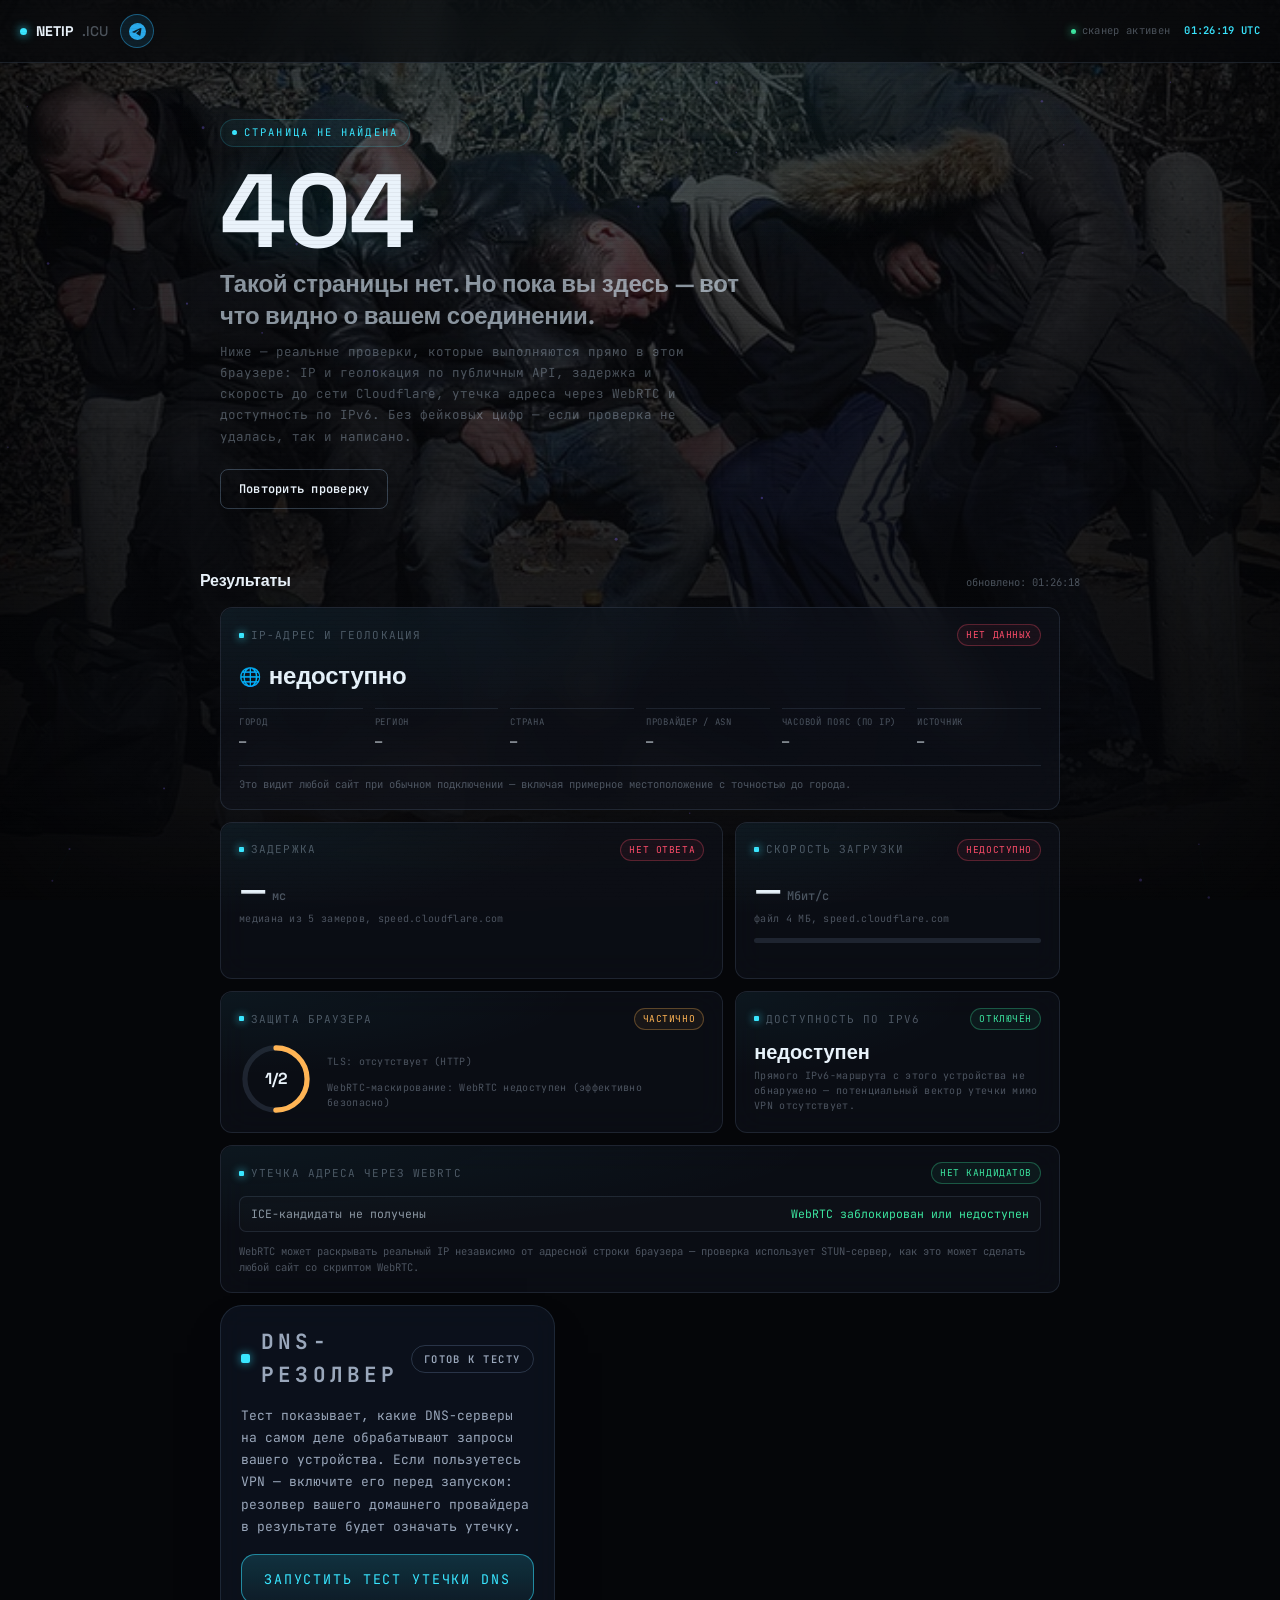
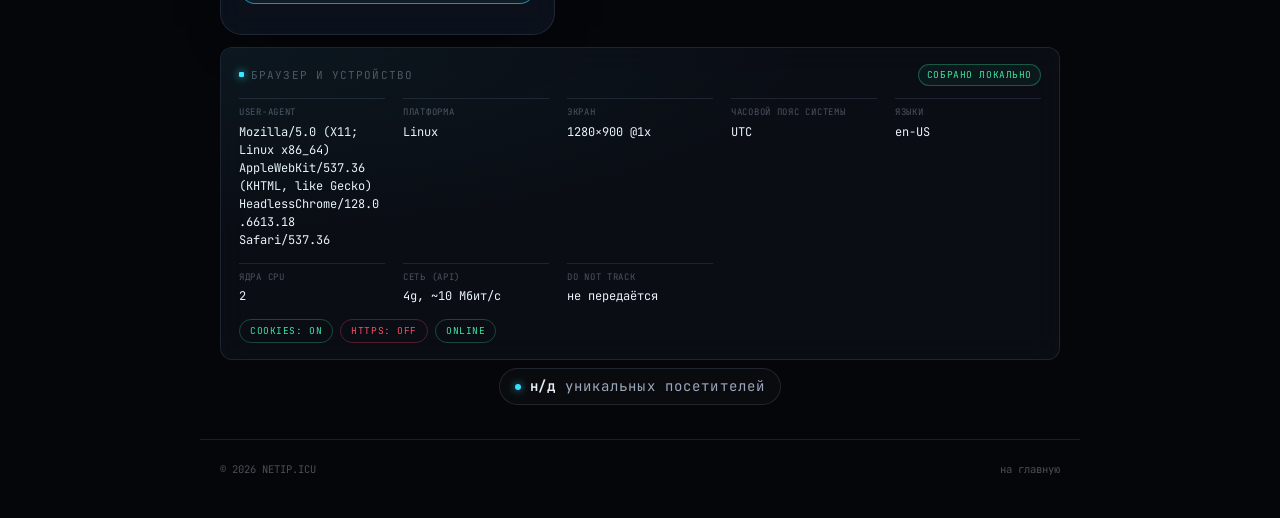
==== commit 823423c5: "Add files via upload" ====
--- a/index.html
+++ b/index.html
@@ -2,621 +2,179 @@
 <html lang="ru">
 <head>
 <meta charset="UTF-8">
-<meta name="viewport" content="width=device-width, initial-scale=1">
-<title>netip.icu — проверка утечек DNS, WebRTC и IP онлайн</title>
-<meta name="description" content="Реальная проверка утечек: какие DNS-серверы видят ваши запросы, раскрывает ли WebRTC настоящий IP, ваш IPv4/IPv6, провайдер и страна. Работает прямо в браузере.">
-<meta name="robots" content="index, follow, max-image-preview:large">
-<link rel="canonical" href="https://netip.icu/">
-<meta property="og:type" content="website"><meta property="og:site_name" content="netip.icu"><meta property="og:locale" content="ru_RU">
-<meta property="og:url" content="https://netip.icu/"><meta property="og:title" content="netip.icu — проверка утечек DNS, WebRTC и IP">
-<meta property="og:description" content="Нажмите кнопку — и узнайте, какие DNS-серверы видят ваши запросы, раскрывает ли WebRTC настоящий IP и кто ваш провайдер.">
-<meta property="og:image" content="https://netip.icu/assets/img/og-image.jpg"><meta name="twitter:card" content="summary_large_image">
-<meta name="theme-color" content="#050912">
-<meta name="color-scheme" content="dark">
-<link rel="icon" href="/favicon.ico" sizes="48x48">
-<link rel="icon" href="assets/img/favicon.svg" type="image/svg+xml">
-<link rel="apple-touch-icon" href="assets/img/apple-touch-icon.png">
+<meta name="viewport" content="width=device-width, initial-scale=1.0">
+<meta name="robots" content="noindex, nofollow, noarchive">
+<title>404 — NETIP.ICU</title>
+<meta name="description" content="Страница не найдена. Диагностика вашего сетевого соединения: IP, геолокация, утечки WebRTC и IPv6, задержка, скорость.">
 <link rel="preconnect" href="https://fonts.googleapis.com">
-<link rel="preconnect" href="https://fonts.gstatic.com" crossorigin>
-<link rel="stylesheet" href="https://fonts.googleapis.com/css2?family=JetBrains+Mono:wght@400;500;600;700&family=Inter:wght@500;600;700;800&display=swap" media="print" onload="this.media='all'">
-<noscript><link rel="stylesheet" href="https://fonts.googleapis.com/css2?family=JetBrains+Mono:wght@400;500;600;700&family=Inter:wght@500;600;700;800&display=swap"></noscript>
-<style>
-:root{
-  --bg:#050912; --card:rgba(13,20,33,.74); --line:rgba(130,160,200,.14); --line2:rgba(130,160,200,.24);
-  --txt:#e9eff9; --dim:#9aa7bb; --faint:#6f7e95;
-  --cyan:#34e0ff; --green:#3be8a6; --amber:#f3b844; --red:#ff6b6b; --blue:#29a9eb;
-  --mono:'JetBrains Mono',ui-monospace,SFMono-Regular,Menlo,Consolas,monospace;
-  --sans:'Inter',system-ui,-apple-system,'Segoe UI',Roboto,sans-serif;
-  --ease:cubic-bezier(.22,.8,.3,1);
-}
-*,*::before,*::after{box-sizing:border-box;margin:0;padding:0}
-html{scroll-behavior:smooth;-webkit-text-size-adjust:100%}
-body{background:var(--bg);color:var(--txt);font-family:var(--mono);font-size:14px;line-height:1.55;min-height:100vh;overflow-x:hidden;-webkit-font-smoothing:antialiased}
-body::before{content:'';position:fixed;inset:-4%;z-index:-2;
-  background:image-set(url('assets/img/hero-bottle.webp') type('image/webp'),url('assets/img/hero-bottle.jpg') type('image/jpeg')) center 30%/cover no-repeat;
-  background-color:var(--bg);filter:blur(9px) brightness(.5) saturate(1.1);opacity:.55}
-body::after{content:'';position:fixed;inset:0;z-index:-1;pointer-events:none;
-  background:radial-gradient(ellipse 80% 50% at 50% 0%,rgba(5,9,18,.15),rgba(5,9,18,.82) 70%,var(--bg)),linear-gradient(180deg,transparent 40%,var(--bg) 100%)}
-a{color:inherit;text-decoration:none}
-button{font:inherit;color:inherit}
-:focus-visible{outline:2px solid var(--cyan);outline-offset:3px;border-radius:6px}
-
-.top{position:sticky;top:0;z-index:50;display:flex;align-items:center;gap:12px;padding:12px max(16px,calc((100vw - 760px)/2 + 16px));
-  background:rgba(5,9,18,.72);backdrop-filter:blur(16px);-webkit-backdrop-filter:blur(16px);border-bottom:1px solid var(--line)}
-.brand{display:flex;align-items:center;gap:10px;font-family:var(--sans);font-size:19px;letter-spacing:-.01em}
-.brand b{font-weight:800}
-.brand .tld{font-weight:500;color:var(--dim);margin-left:-5px}
-.brand .dot{width:11px;height:11px;border-radius:50%;background:var(--cyan);box-shadow:0 0 12px var(--cyan)}
-.tg{display:inline-flex;align-items:center;justify-content:center;width:34px;height:34px;border-radius:50%;
-  background:rgba(41,169,235,.12);border:1px solid rgba(41,169,235,.45);transition:transform .25s var(--ease),background .25s,box-shadow .25s}
-.tg svg{width:17px;height:17px;fill:var(--blue);transition:fill .25s}
-.tg:hover{transform:translateY(-1px) scale(1.06);background:var(--blue);box-shadow:0 6px 20px rgba(41,169,235,.4)}
-.tg:hover svg{fill:#fff}
-.spacer{flex:1}
-.utc{display:flex;align-items:center;gap:9px;color:var(--cyan);font-weight:500;font-size:13px;letter-spacing:.06em;white-space:nowrap}
-.utc i{width:7px;height:7px;border-radius:50%;background:var(--green);box-shadow:0 0 8px var(--green);animation:pulse 2.2s ease-in-out infinite}
-@keyframes pulse{50%{opacity:.35}}
-
-.wrap{max-width:760px;margin:0 auto;padding:0 16px}
-.intro{padding:34px 0 8px}
-.intro h1{font-family:var(--sans);font-weight:800;font-size:clamp(24px,5.5vw,34px);letter-spacing:-.02em;line-height:1.15}
-.intro p{margin-top:10px;color:var(--dim);font-size:13.5px;max-width:560px}
-.cards{display:grid;gap:16px;padding:20px 0 8px}
-.card{background:var(--card);border:1px solid var(--line);border-radius:22px;padding:20px 20px 18px;backdrop-filter:blur(14px);-webkit-backdrop-filter:blur(14px);
-  box-shadow:0 20px 50px -28px rgba(0,0,0,.7)}
-.card-h{display:flex;align-items:center;justify-content:space-between;gap:12px;margin-bottom:6px}
-.ttl{display:flex;align-items:center;gap:11px;font:500 12px/1.3 var(--mono);letter-spacing:.2em;text-transform:uppercase;color:var(--dim)}
-.sq{width:9px;height:9px;border-radius:2px;background:var(--cyan);box-shadow:0 0 10px rgba(52,224,255,.7);flex:none}
-.chip{display:inline-block;flex:none;padding:5px 12px;border-radius:99px;border:1px solid var(--line2);color:var(--dim);font-size:10.5px;font-weight:600;letter-spacing:.14em;text-transform:uppercase;white-space:nowrap}
-.chip.ok{color:var(--green);border-color:rgba(59,232,166,.38);background:rgba(59,232,166,.07)}
-.chip.warn{color:var(--amber);border-color:rgba(243,184,68,.45);background:rgba(243,184,68,.08)}
-.chip.bad{color:var(--red);border-color:rgba(255,107,107,.5);background:rgba(255,107,107,.09)}
-.chip.busy{color:var(--cyan);border-color:rgba(52,224,255,.4);background:rgba(52,224,255,.07);animation:pulse 1.4s ease-in-out infinite}
-dl.f>div{padding:14px 0;border-top:1px solid var(--line)}
-dl.f>div:first-child{border-top:0}
-dl.f dt{font-size:11px;letter-spacing:.2em;text-transform:uppercase;color:var(--faint);margin-bottom:5px}
-dl.f dd{font-size:15px;font-weight:500;word-break:break-word;overflow-wrap:anywhere}
-dd .sub{display:block;margin-top:4px;font-size:12px;font-weight:400;color:var(--dim)}
-dd .sub.warn{color:var(--amber)}
-.flag{width:20px;height:15px;border-radius:2px;vertical-align:-2px;margin-right:7px;box-shadow:0 0 0 1px rgba(255,255,255,.12)}
-.tag{display:inline-block;margin-left:8px;padding:1px 8px;border-radius:99px;font-size:10px;letter-spacing:.1em;text-transform:uppercase;border:1px solid var(--line2);color:var(--dim);vertical-align:1px}
-.tag.ok{color:var(--green);border-color:rgba(59,232,166,.4)}.tag.bad{color:var(--red);border-color:rgba(255,107,107,.5)}
-.chips{display:flex;flex-wrap:wrap;gap:10px;margin-top:6px}
-.chips .chip{padding:9px 16px;font-size:12px}
-.verdict{margin-top:12px;padding:14px 16px;border-radius:14px;border:1px solid var(--line2);background:rgba(255,255,255,.025)}
-.verdict strong{display:block;font:700 14px/1.35 var(--sans);margin-bottom:4px}
-.verdict p{font-size:13px;line-height:1.7;color:var(--dim)}
-.verdict.ok{border-color:rgba(59,232,166,.35);background:rgba(59,232,166,.05)}.verdict.ok strong{color:var(--green)}
-.verdict.warn{border-color:rgba(243,184,68,.4);background:rgba(243,184,68,.05)}.verdict.warn strong{color:var(--amber)}
-.verdict.bad{border-color:rgba(255,107,107,.45);background:rgba(255,107,107,.06)}.verdict.bad strong{color:var(--red)}
-.hidden{display:none!important}
-.btn{margin-top:14px;padding:10px 18px;border-radius:12px;border:1px solid var(--line2);background:rgba(255,255,255,.03);cursor:pointer;font-size:12px;font-weight:600;letter-spacing:.1em;text-transform:uppercase;color:var(--cyan);transition:background .25s,border-color .25s,transform .25s var(--ease)}
-.btn:hover:not(:disabled){background:rgba(52,224,255,.1);border-color:rgba(52,224,255,.5);transform:translateY(-1px)}
-.btn:disabled{opacity:.45;cursor:default}
-
-footer{margin-top:18px;padding:0 0 34px}
-.fline{border-top:1px solid var(--line);padding-top:22px}
-.vis{display:flex;justify-content:center;margin-bottom:20px}
-.vis .pill{display:inline-flex;align-items:center;gap:9px;padding:7px 15px;border-radius:99px;border:1px solid var(--line);background:rgba(255,255,255,.025);font-size:11px;letter-spacing:.08em;color:var(--dim);white-space:nowrap}
-.vis i{width:6px;height:6px;border-radius:50%;background:var(--cyan);box-shadow:0 0 8px rgba(52,224,255,.8);animation:pulse 2.6s ease-in-out infinite}
-.vis b{color:var(--txt);font-weight:600;font-variant-numeric:tabular-nums;letter-spacing:.04em}
-.fmeta{display:flex;justify-content:space-between;gap:16px;color:var(--faint);font-size:13px;letter-spacing:.06em}
-.fmeta a{transition:color .2s}.fmeta a:hover{color:var(--cyan)}
-noscript p{margin:18px 0;color:var(--amber);font-size:13px}
-@media (max-width:520px){.top{gap:10px;padding:11px 16px}.utc{font-size:12px}.card{padding:18px 16px 16px;border-radius:20px}.card-h{align-items:flex-start}}
-@media (prefers-reduced-motion:reduce){*{animation-duration:.01ms!important;animation-iteration-count:1!important;transition:none!important}}
-</style>
+<link rel="stylesheet" href="/css/style.css">
 </head>
 <body>
 
-<header class="top">
-  <a class="brand" href="/" aria-label="netip.icu — на главную"><span class="dot"></span><b>NETIP</b><span class="tld">.ICU</span></a>
-  <a class="tg" href="https://t.me/netipicu" target="_blank" rel="noopener noreferrer" aria-label="Telegram-группа netip.icu" title="Telegram-группа netip.icu">
-    <svg viewBox="0 0 24 24" aria-hidden="true"><path d="M11.944 0A12 12 0 0 0 0 12a12 12 0 0 0 12 12 12 12 0 0 0 12-12A12 12 0 0 0 12 0a12 12 0 0 0-.056 0zm4.962 7.224c.1-.002.321.023.465.14a.506.506 0 0 1 .171.325c.016.093.036.306.02.472-.18 1.898-.962 6.502-1.36 8.627-.168.9-.499 1.201-.82 1.23-.696.065-1.225-.46-1.9-.902-1.056-.693-1.653-1.124-2.678-1.8-1.185-.78-.417-1.21.258-1.91.177-.184 3.247-2.977 3.307-3.23.007-.032.014-.15-.056-.212s-.174-.041-.249-.024c-.106.024-1.793 1.14-5.061 3.345-.48.33-.913.49-1.302.48-.428-.008-1.252-.241-1.865-.44-.752-.245-1.349-.374-1.297-.789.027-.216.325-.437.893-.663 3.498-1.524 5.83-2.529 6.998-3.014 3.332-1.386 4.025-1.627 4.476-1.635z"/></svg>
-  </a>
-  <div class="spacer"></div>
-  <div class="utc"><i></i><time id="utc">--:--:-- UTC</time></div>
+<div id="loader">
+  <div class="loader-box">
+    <div class="loader-logo">NETIP<span class="icu">.ICU</span></div>
+    <div class="loader-track"><div class="loader-fill" id="loader-fill"></div></div>
+    <div class="loader-meta"><span>инициализация…</span><span class="loader-pct" id="loader-pct">0%</span></div>
+  </div>
+</div>
+
+<div class="bg-photo" id="bg-photo"></div>
+<div class="bg-tint"></div>
+<canvas id="bg-canvas"></canvas>
+<div class="vignette"></div>
+<div class="scanlines"></div>
+<div class="grain"></div>
+
+<header class="topbar">
+  <div class="tb-logo"><span class="dot"></span>NETIP<span class="icu">.ICU</span></div>
+  <div class="tb-right">
+    <span class="tb-status"><span class="pip"></span><span class="lbl">сканер активен</span></span>
+    <span class="mono tb-clock" id="clock">--:--:--</span>
+  </div>
 </header>
 
-<main class="wrap">
-  <section class="intro">
-    <h1>Проверка утечек IP, DNS и WebRTC</h1>
-    <p>Всё измеряется прямо в вашем браузере, без выдуманных значений: если сервис проверки недоступен, страница так и скажет.</p>
+<div class="wrap">
+  <section class="hero">
+    <div class="hero-eyebrow"><span class="pip"></span>страница не найдена</div>
+    <div class="hero-404">404</div>
+    <h1>Такой страницы нет. Но пока вы здесь — вот что видно о вашем соединении.</h1>
+    <p class="lead">Ниже — реальные проверки, которые выполняются прямо в этом браузере: IP и геолокация по публичным API, задержка и скорость до сети Cloudflare, утечка адреса через WebRTC и доступность по IPv6. Без фейковых цифр — если проверка не удалась, так и написано.</p>
+    <button class="btn" id="rescan-btn">Повторить проверку</button>
   </section>
-  <noscript><p>Для проверок нужен JavaScript — включите его в настройках браузера.</p></noscript>
 
-  <div class="cards">
-    <article class="card" id="card-ip" aria-labelledby="t-ip">
-      <header class="card-h"><h2 class="ttl" id="t-ip"><i class="sq"></i>IP-адрес и геолокация</h2><span class="chip busy" id="ip-chip">определяем…</span></header>
-      <dl class="f">
-        <div><dt>IPv4</dt><dd id="ip4">…</dd></div>
-        <div><dt>IPv6</dt><dd id="ip6">…</dd></div>
-        <div><dt>Страна и город</dt><dd id="geo">…</dd></div>
-        <div><dt>Провайдер (ASN)</dt><dd id="isp">…</dd></div>
-        <div><dt>Часовой пояс по IP</dt><dd id="iptz">…</dd></div>
-      </dl>
+  <section class="sec-head">
+    <h2>Результаты</h2>
+    <div class="sub mono">обновлено: <span id="last-run">—</span></div>
+  </section>
+
+  <section class="grid">
+
+    <!-- IP & GEO -->
+    <article class="card wide" id="card-ip">
+      <div class="card-head">
+        <div class="card-title"><span class="ic"></span>IP-адрес и геолокация</div>
+        <div class="badge-state load" id="ip-state">проверка</div>
+      </div>
+      <div class="ip-main"><span class="ip-flag" id="ip-flag">🌐</span><span id="ip-addr">—.—.—.—</span></div>
+      <div class="kv-grid">
+        <div class="kv"><div class="k">Город</div><div class="v" id="ip-city">—</div></div>
+        <div class="kv"><div class="k">Регион</div><div class="v" id="ip-region">—</div></div>
+        <div class="kv"><div class="k">Страна</div><div class="v" id="ip-country">—</div></div>
+        <div class="kv"><div class="k">Провайдер / ASN</div><div class="v" id="ip-isp">—</div></div>
+        <div class="kv"><div class="k">Часовой пояс (по IP)</div><div class="v" id="ip-tz">—</div></div>
+        <div class="kv"><div class="k">Источник</div><div class="v" id="ip-src">—</div></div>
+      </div>
+      <div class="ip-note">Это видит любой сайт при обычном подключении — включая примерное местоположение с точностью до города.</div>
     </article>
 
-    <article class="card" id="card-rtc" aria-labelledby="t-rtc">
-      <header class="card-h"><h2 class="ttl" id="t-rtc"><i class="sq"></i>WebRTC</h2><span class="chip busy" id="rtc-chip">проверяем…</span></header>
-      <dl class="f">
-        <div><dt>Локальные адреса</dt><dd id="rtc-local">…</dd></div>
-        <div><dt>Публичные адреса (STUN)</dt><dd id="rtc-pub">…</dd></div>
-      </dl>
-      <div class="verdict hidden" id="rtc-verdict" role="status"><strong id="rtc-vt"></strong><p id="rtc-vp"></p></div>
-      <button class="btn" id="rtc-run" type="button" disabled>Перепроверить WebRTC</button>
+    <!-- PING -->
+    <article class="card" id="card-ping">
+      <div class="card-head">
+        <div class="card-title"><span class="ic"></span>Задержка</div>
+        <div class="badge-state load" id="ping-state">измерение</div>
+      </div>
+      <div class="big-val"><span id="ping-val">—</span><span class="unit">мс</span></div>
+      <div class="mini-lbl">медиана из 5 замеров, speed.cloudflare.com</div>
+      <div class="spark" id="ping-spark"></div>
     </article>
 
-<!-- ===================== DNS-LEAK-BLOCK START (self-contained: own CSS + HTML + JS) ===================== -->
-<style id="dx-css">
-#dnsx{--dx-cyan:var(--cyan,#34e0ff);--dx-green:var(--green,#3be8a6);--dx-amber:var(--amber,#f3b844);--dx-red:var(--red,#ff6b6b);--dx-dim:var(--dim,#9aa7bb);--dx-faint:var(--faint,#6f7e95);--dx-txt:var(--txt,#e9eff9);--dx-line:var(--line,rgba(130,160,200,.14));--dx-line2:var(--line2,rgba(130,160,200,.24));
-  background:var(--card,rgba(13,20,33,.74));border:1px solid var(--dx-line);border-radius:22px;padding:20px 20px 18px;backdrop-filter:blur(14px);-webkit-backdrop-filter:blur(14px);box-shadow:0 20px 50px -28px rgba(0,0,0,.7);color:var(--dx-txt);font-family:var(--mono,'JetBrains Mono',ui-monospace,Menlo,Consolas,monospace);font-size:14px;line-height:1.55}
-#dnsx *{box-sizing:border-box}
-#dnsx .dx-h{display:flex;align-items:center;justify-content:space-between;gap:12px}
-#dnsx .dx-ttl{display:flex;align-items:center;gap:11px;margin:0;font:500 12px/1.3 var(--mono,monospace);letter-spacing:.2em;text-transform:uppercase;color:var(--dx-dim)}
-#dnsx .dx-sq{width:9px;height:9px;border-radius:2px;background:var(--dx-cyan);box-shadow:0 0 10px rgba(52,224,255,.7);flex:none}
-#dnsx .dx-chip{display:inline-block;flex:none;padding:5px 12px;border-radius:99px;border:1px solid var(--dx-line2);color:var(--dx-dim);font-size:10.5px;font-weight:600;letter-spacing:.14em;text-transform:uppercase;white-space:nowrap}
-#dnsx .dx-chip.ok{color:var(--dx-green);border-color:rgba(59,232,166,.38);background:rgba(59,232,166,.07)}
-#dnsx .dx-chip.warn{color:var(--dx-amber);border-color:rgba(243,184,68,.45);background:rgba(243,184,68,.08)}
-#dnsx .dx-chip.bad{color:var(--dx-red);border-color:rgba(255,107,107,.5);background:rgba(255,107,107,.09)}
-#dnsx .dx-chip.busy{color:var(--dx-cyan);border-color:rgba(52,224,255,.4);background:rgba(52,224,255,.07);animation:dxp 1.4s ease-in-out infinite}
-@keyframes dxp{50%{opacity:.4}}
-#dnsx .dx-lead{margin:14px 0 0;color:var(--dx-dim);font-size:13px;line-height:1.7}
-#dnsx .dx-run{display:block;width:100%;margin-top:16px;padding:15px 18px;border-radius:14px;border:1px solid rgba(52,224,255,.55);background:linear-gradient(180deg,rgba(52,224,255,.16),rgba(52,224,255,.06));color:var(--dx-cyan);font:700 13px/1 var(--mono,monospace);letter-spacing:.14em;text-transform:uppercase;cursor:pointer;transition:transform .25s cubic-bezier(.22,.8,.3,1),box-shadow .25s,background .25s}
-#dnsx .dx-run:hover:not(:disabled){transform:translateY(-1px);box-shadow:0 10px 28px -12px rgba(52,224,255,.55);background:linear-gradient(180deg,rgba(52,224,255,.24),rgba(52,224,255,.1))}
-#dnsx .dx-run:disabled{opacity:.6;cursor:default}
-#dnsx .dx-run:focus-visible{outline:2px solid var(--dx-cyan);outline-offset:3px}
-#dnsx .dx-steps{list-style:none;margin:16px 0 0;padding:0;display:grid;gap:10px}
-#dnsx .dx-steps li{display:grid;grid-template-columns:20px 1fr;gap:2px 12px;align-items:center;font-size:13px;color:var(--dx-faint);transition:color .3s}
-#dnsx .dx-steps i{width:18px;height:18px;border-radius:50%;border:1.5px solid var(--dx-line2);display:grid;place-items:center;font-style:normal;font-size:11px;font-weight:700;line-height:1}
-#dnsx .dx-steps em{grid-column:2;font-style:normal;font-size:11.5px;color:var(--dx-faint);margin-top:-2px}
-#dnsx .dx-steps li[data-st=run]{color:var(--dx-txt)}
-#dnsx .dx-steps li[data-st=run] i{border-color:var(--dx-cyan);box-shadow:0 0 10px rgba(52,224,255,.5);animation:dxp 1s ease-in-out infinite}
-#dnsx .dx-steps li[data-st=ok]{color:var(--dx-txt)}
-#dnsx .dx-steps li[data-st=ok] i{border-color:var(--dx-green);color:var(--dx-green)}
-#dnsx .dx-steps li[data-st=ok] i::before{content:'✓'}
-#dnsx .dx-steps li[data-st=fail] i{border-color:var(--dx-red);color:var(--dx-red)}
-#dnsx .dx-steps li[data-st=fail] i::before{content:'✕'}
-#dnsx .dx-steps li[data-st=fail] em{color:var(--dx-red)}
-#dnsx .dx-bar{height:3px;border-radius:3px;background:rgba(130,160,200,.14);overflow:hidden;margin-top:14px}
-#dnsx .dx-bar i{display:block;height:100%;width:0;border-radius:3px;background:linear-gradient(90deg,var(--dx-cyan),#7df0ff);transition:width .5s cubic-bezier(.22,.8,.3,1)}
-#dnsx .dx-verdict{margin-top:16px;padding:14px 16px;border-radius:14px;border:1px solid var(--dx-line2);background:rgba(255,255,255,.025)}
-#dnsx .dx-verdict strong{display:block;margin-bottom:4px;font:700 14px/1.35 var(--sans,system-ui,sans-serif)}
-#dnsx .dx-verdict p{margin:0;font-size:13px;line-height:1.7;color:var(--dx-dim)}
-#dnsx .dx-verdict.ok{border-color:rgba(59,232,166,.35);background:rgba(59,232,166,.05)}#dnsx .dx-verdict.ok strong{color:var(--dx-green)}
-#dnsx .dx-verdict.warn{border-color:rgba(243,184,68,.4);background:rgba(243,184,68,.05)}#dnsx .dx-verdict.warn strong{color:var(--dx-amber)}
-#dnsx .dx-verdict.bad{border-color:rgba(255,107,107,.45);background:rgba(255,107,107,.06)}#dnsx .dx-verdict.bad strong{color:var(--dx-red)}
-#dnsx .dx-res{list-style:none;margin:12px 0 0;padding:0}
-#dnsx .dx-res li{display:grid;grid-template-columns:1fr auto;gap:3px 12px;align-items:center;padding:12px 0;border-top:1px solid var(--dx-line)}
-#dnsx .dx-ip{font-weight:600;font-size:14px;overflow-wrap:anywhere}
-#dnsx .dx-meta{grid-column:1;font-size:12px;color:var(--dx-dim);overflow-wrap:anywhere}
-#dnsx .dx-res .dx-chip{grid-row:1/span 2;grid-column:2;padding:4px 10px;font-size:10px}
-#dnsx .dx-flag{width:20px;height:15px;border-radius:2px;vertical-align:-2px;margin-right:7px;box-shadow:0 0 0 1px rgba(255,255,255,.12)}
-#dnsx details{margin-top:14px;border-top:1px solid var(--dx-line);padding-top:12px}
-#dnsx summary{cursor:pointer;font-size:11px;letter-spacing:.16em;text-transform:uppercase;color:var(--dx-faint)}
-#dnsx pre{margin:10px 0 0;padding:12px;border-radius:10px;background:rgba(0,0,0,.28);font:11.5px/1.7 var(--mono,monospace);color:var(--dx-dim);white-space:pre-wrap;overflow-wrap:anywhere;max-height:240px;overflow:auto}
-#dnsx .dx-foot{margin:12px 0 0;font-size:11.5px;color:var(--dx-faint);line-height:1.65}
-#dnsx [hidden]{display:none!important}
-@media (max-width:520px){#dnsx{padding:18px 16px 16px;border-radius:20px}#dnsx .dx-h{align-items:flex-start}#dnsx .dx-res li{grid-template-columns:1fr}#dnsx .dx-res .dx-chip{grid-column:1;grid-row:auto;justify-self:start;margin-top:4px}}
-@media (prefers-reduced-motion:reduce){#dnsx *{animation:none!important;transition:none!important}}
-</style>
+    <!-- SPEED -->
+    <article class="card" id="card-speed">
+      <div class="card-head">
+        <div class="card-title"><span class="ic"></span>Скорость загрузки</div>
+        <div class="badge-state load" id="speed-state">тест</div>
+      </div>
+      <div class="big-val"><span id="speed-val">—</span><span class="unit">Мбит/с</span></div>
+      <div class="mini-lbl">файл 4 МБ, speed.cloudflare.com</div>
+      <div class="speed-track"><div class="speed-fill" id="speed-fill"></div></div>
+    </article>
 
-<section id="dnsx" aria-labelledby="dx-title">
-  <header class="dx-h"><h2 class="dx-ttl" id="dx-title"><i class="dx-sq"></i>DNS-резолвер</h2><span class="dx-chip" id="dx-chip">готов к тесту</span></header>
-  <p class="dx-lead">Тест показывает, какие DNS-серверы на самом деле обрабатывают запросы вашего устройства. Если пользуетесь VPN — включите его перед запуском: резолвер вашего домашнего провайдера в результате будет означать утечку.</p>
-  <button class="dx-run" id="dx-run" type="button">Запустить тест утечки DNS</button>
-  <div class="dx-bar" id="dx-bar" hidden><i id="dx-prog"></i></div>
-  <ol class="dx-steps" id="dx-steps" hidden aria-live="polite">
-    <li data-st="wait"><i></i><span>Регистрация теста</span><em></em></li>
-    <li data-st="wait"><i></i><span>Отправка уникальных DNS-запросов</span><em></em></li>
-    <li data-st="wait"><i></i><span>Получение списка резолверов</span><em></em></li>
-  </ol>
-  <div class="dx-verdict" id="dx-verdict" role="status" hidden><strong id="dx-vt"></strong><p id="dx-vp"></p></div>
-  <ol class="dx-res" id="dx-list"></ol>
-  <details id="dx-details" hidden><summary>Подробности теста</summary><pre id="dx-log"></pre></details>
-  <p class="dx-foot" id="dx-foot" hidden></p>
-</section>
+    <!-- SHIELD -->
+    <article class="card" id="card-shield">
+      <div class="card-head">
+        <div class="card-title"><span class="ic"></span>Защита браузера</div>
+        <div class="badge-state load" id="shield-state">анализ</div>
+      </div>
+      <div class="gauge-wrap">
+        <div class="gauge">
+          <svg viewBox="0 0 100 100">
+            <circle class="gauge-bg" cx="50" cy="50" r="42"></circle>
+            <circle class="gauge-fill" id="gauge-fill" cx="50" cy="50" r="42"></circle>
+          </svg>
+          <div class="gauge-num" id="gauge-num">0/2</div>
+        </div>
+        <div class="shield-lines">
+          <div class="mini-lbl" id="shield-l1">TLS: —</div>
+          <div class="mini-lbl" id="shield-l2">WebRTC-маскирование: —</div>
+        </div>
+      </div>
+    </article>
 
-<script id="dx-js">
-(() => {
-'use strict';
-const root = document.getElementById('dnsx'); if (!root) return;
-const $ = s => root.querySelector(s);
-const sleep = ms => new Promise(r => setTimeout(r, ms));
-const esc = s => String(s == null ? '' : s).replace(/[&<>"']/g, c => ({'&':'&amp;','<':'&lt;','>':'&gt;','"':'&quot;',"'":'&#39;'}[c]));
-const isV4 = s => /^\d{1,3}(\.\d{1,3}){3}$/.test(s || '');
-const isV6 = s => typeof s === 'string' && s.includes(':') && /^[0-9a-f:.]+$/i.test(s);
-const isIp = s => isV4(s) || isV6(s);
-const el = { run: $('#dx-run'), chip: $('#dx-chip'), bar: $('#dx-bar'), prog: $('#dx-prog'), steps: $('#dx-steps'), verdict: $('#dx-verdict'), vt: $('#dx-vt'), vp: $('#dx-vp'), list: $('#dx-list'), details: $('#dx-details'), log: $('#dx-log'), foot: $('#dx-foot') };
-const stepEls = [...el.steps.querySelectorAll('li')];
-const regionRu = cc => { try { return new Intl.DisplayNames(['ru'], { type: 'region' }).of(String(cc).toUpperCase()); } catch (e) { return null; } };
-const flagEl = cc => /^[a-z]{2}$/i.test(cc || '') ? '<img class="dx-flag" alt="" width="20" height="15" decoding="async" data-cc="' + esc(String(cc).toUpperCase()) + '" src="https://cdnjs.cloudflare.com/ajax/libs/flag-icons/7.2.3/flags/4x3/' + String(cc).toLowerCase() + '.svg">' : '';
-root.addEventListener('error', e => { const i = e.target; if (i && i.tagName === 'IMG' && i.classList.contains('dx-flag')) i.replaceWith(document.createTextNode('[' + (i.dataset.cc || '??') + '] ')); }, true);
-const setChip = (kind, text) => { el.chip.className = 'dx-chip ' + kind; el.chip.textContent = text; };
-const progress = p => { el.prog.style.width = p + '%'; };
-const setStep = (i, st, note) => { stepEls[i].dataset.st = st; stepEls[i].querySelector('em').textContent = note || ''; };
+    <!-- IPv6 -->
+    <article class="card" id="card-ipv6">
+      <div class="card-head">
+        <div class="card-title"><span class="ic"></span>Доступность по IPv6</div>
+        <div class="badge-state load" id="ipv6-state">проверка</div>
+      </div>
+      <div class="big-val" id="ipv6-val" style="font-size:20px">—</div>
+      <div class="mini-lbl" id="ipv6-note">запрос к IPv6-only узлу для проверки прямого маршрута</div>
+    </article>
 
-let T0 = 0; const lines = [];
-function log(ok, msg) { lines.push('[' + ((performance.now() - T0) / 1000).toFixed(1) + 'с] ' + (ok === true ? '✓ ' : ok === false ? '✗ ' : '· ') + msg); el.log.textContent = lines.join('\n'); }
+    <!-- WEBRTC -->
+    <article class="card wide" id="card-webrtc">
+      <div class="card-head">
+        <div class="card-title"><span class="ic"></span>Утечка адреса через WebRTC</div>
+        <div class="badge-state load" id="webrtc-state">сбор ICE-кандидатов</div>
+      </div>
+      <div class="leak-list" id="webrtc-list">
+        <div class="leak-item"><span class="lt">Ожидание ICE-кандидатов…</span><span class="lv">—</span></div>
+      </div>
+      <div class="leak-note" id="webrtc-note">WebRTC может раскрывать реальный IP независимо от адресной строки браузера — проверка использует STUN-сервер, как это может сделать любой сайт со скриптом WebRTC.</div>
+    </article>
 
-async function req(url, { ms = 8000, method = 'GET', body, headers, mode } = {}) {
-  const c = new AbortController(), t = setTimeout(() => c.abort(), ms);
-  try {
-    const r = await fetch(url, { method, body, headers, mode, signal: c.signal, credentials: 'omit' });
-    if (mode === 'no-cors') return '';
-    if (!r.ok) throw new Error('HTTP ' + r.status);
-    return await r.text();
-  } finally { clearTimeout(t); }
-}
-const bust = u => u + (u.includes('?') ? '&' : '?') + '_=' + Date.now();
-const reason = e => e && e.name === 'AbortError' ? 'таймаут' : (e && e.message) || 'ошибка сети';
-async function diagnose(host) {
-  try { await req('https://' + host + '/', { ms: 6000, mode: 'no-cors' }); return host + ': сервер доступен, но не разрешает чтение ответа (CORS)'; }
-  catch (e) { return host + ': недоступен из вашей сети (блокировка, фильтр, расширение или нет связи)'; }
-}
-function lookups(urls, maxMs, onStep) {
-  return new Promise(resolve => {
-    let left = urls.length, done = false;
-    const fin = () => { if (!done) { done = true; resolve(urls.length - left); } };
-    urls.forEach(u => { const i = new Image(); const s = () => { left--; onStep && onStep(urls.length - left, urls.length); if (left <= 0) fin(); }; i.onload = s; i.onerror = s; i.referrerPolicy = 'no-referrer'; i.src = u; });
-    setTimeout(fin, maxMs);
-  });
-}
+    <!-- DNS (honest, no fabricated score) -->
+    <article class="card wide info-card" id="card-dns">
+      <div class="card-head">
+        <div class="card-title"><span class="ic"></span>DNS-резолвер</div>
+        <div class="badge-state" id="dns-state">информация</div>
+      </div>
+      <p>Полноценный тест на утечку DNS требует сервера, который логирует, с какого резолвера пришёл запрос на уникальное имя — это невозможно реализовать на статичной странице без backend, и здесь такой тест не выполняется.</p>
+      <p>Что можно сказать точно: если вы не используете VPN с собственным DNS или DNS-over-HTTPS, ваши запросы на доменные имена почти наверняка обрабатывает резолвер провайдера — того же, что определён в карточке <span class="k-inline">«IP-адрес и геолокация»</span> выше. Для полной проверки используйте специализированный инструмент (например, dnsleaktest.com) при включённом VPN.</p>
+    </article>
 
-async function bashWs() {
-  setStep(0, 'run', 'bash.ws'); log(null, 'Провайдер 1: bash.ws');
-  let id;
-  try { id = (await req(bust('https://bash.ws/id'), { ms: 9000 })).trim(); log(true, 'bash.ws/id → ' + id); }
-  catch (e) { log(false, 'bash.ws/id: ' + reason(e)); log(false, await diagnose('bash.ws')); throw e; }
-  if (!/^[A-Za-z0-9-]{3,64}$/.test(id)) { log(false, 'неожиданный id'); throw new Error('bad id'); }
-  await Promise.allSettled(['ipv4', 'ipv6'].map(f => req(bust('https://' + f + '.bash.ws/myip/test/' + id), { ms: 5000 }).then(() => log(true, f + ' зарегистрирован'), e => log(null, f + ': ' + reason(e) + ' (не критично)'))));
-  setStep(0, 'ok', 'id ' + id); setStep(1, 'run', '0 / 30'); progress(20);
-  const n = await lookups(Array.from({ length: 30 }, (_, i) => 'https://' + (i + 1) + '.' + id + '.bash.ws/img.png'), 9000, (k, t) => { setStep(1, 'run', k + ' / ' + t); progress(20 + Math.round(k / t * 55)); });
-  log(n >= 25 ? true : false, 'DNS-запросов выполнено: ' + n + ' из 30');
-  if (n < 5) throw new Error('lookups failed');
-  setStep(1, 'ok', n + ' запросов'); setStep(2, 'run', ''); progress(82);
-  let recs = null, last = -1;
-  for (let i = 0; i < 4; i++) {
-    let txt;
-    try { txt = await req(bust('https://bash.ws/dnsleak/test/' + id + '?json=2'), { ms: 10000 }); }
-    catch (e) { log(null, 'json=2: ' + reason(e) + ', пробуем ?json'); txt = await req(bust('https://bash.ws/dnsleak/test/' + id + '?json'), { ms: 10000 }); }
-    const r = JSON.parse(txt);
-    if (!Array.isArray(r)) throw new Error('bad result');
-    if (r.some(x => x && x.type === 'error')) throw new Error('service error');
-    recs = r; const k = r.filter(x => x && x.type === 'dns').length; log(true, 'результаты, попытка ' + (i + 1) + ': резолверов ' + k);
-    if (k > 0 && k === last) break; last = k; await sleep(1600);
-  }
-  const clients = recs.filter(r => r && r.type === 'ip' && isIp(r.ip));
-  const seen = new Set(), resolvers = [];
-  recs.forEach(r => { if (r && r.type === 'dns' && isIp(r.ip) && !seen.has(r.ip)) { seen.add(r.ip); resolvers.push({ ip: r.ip, country: r.country, country_name: r.country_name, asn: r.asn }); } });
-  const c = recs.find(r => r && r.type === 'conclusion');
-  return { provider: 'bash.ws', clients, resolvers, conclusion: c ? String(c.ip || c.text || '') : '' };
-}
-async function ipleak() {
-  setStep(0, 'run', 'ipleak.net'); log(null, 'Провайдер 2: ipleak.net');
-  const session = Array.from({ length: 40 }, () => 'abcdefghijklmnopqrstuvwxyz0123456789'[Math.floor(Math.random() * 36)]).join('');
-  setStep(0, 'ok', 'сессия создана'); setStep(1, 'run', '0 / 8'); progress(30);
-  let ok = 0; const outs = [];
-  await Promise.all(Array.from({ length: 8 }, async () => {
-    try { outs.push(JSON.parse(await req('https://' + session + '-' + Math.random().toString(36).slice(2, 8) + '.ipleak.net/dnsdetection/', { ms: 9000 }))); ok++; } catch (e) { /* counted below */ }
-    setStep(1, 'run', ok + ' / 8'); progress(30 + ok * 6);
-  }));
-  log(ok > 0, 'ipleak.net ответил на ' + ok + ' из 8 запросов');
-  if (!ok) { log(false, await diagnose('ipleak.net')); throw new Error('no answer'); }
-  setStep(1, 'ok', ok + ' запросов'); setStep(2, 'run', '');
-  const found = new Map();
-  const walk = (o, d = 0) => { if (!o || d > 4) return; if (Array.isArray(o)) return o.forEach(x => walk(x, d + 1)); if (typeof o === 'object') { if (typeof o.ip === 'string' && isIp(o.ip) && (!o.query_type || /dns/i.test(o.query_type))) found.set(o.ip, o); Object.values(o).forEach(v => walk(v, d + 1)); } };
-  outs.forEach(o => walk(o));
-  const resolvers = [...found.values()].map(o => ({ ip: o.ip, country: o.country_code || '', country_name: o.country_name || o.country || '', asn: [o.as_number ? 'AS' + o.as_number : '', o.isp_name || o.isp || o.as_name || o.org || ''].filter(Boolean).join(' ') }));
-  log(true, 'найдено резолверов: ' + resolvers.length);
-  return { provider: 'ipleak.net', clients: [], resolvers, conclusion: '' };
-}
-async function dnsleaktest() {
-  setStep(0, 'run', 'dnsleaktest.com'); log(null, 'Провайдер 3: dnsleaktest.com');
-  const uuid = () => (crypto.randomUUID ? crypto.randomUUID() : 'xxxxxxxx-xxxx-4xxx-yxxx-xxxxxxxxxxxx'.replace(/[xy]/g, c => { const r = Math.random() * 16 | 0; return (c === 'x' ? r : (r & 3 | 8)).toString(16); }));
-  const ids = Array.from({ length: 12 }, uuid);
-  try { await req('https://www.dnsleaktest.com/api/v1/identifiers', { method: 'POST', mode: 'no-cors', headers: { 'Content-Type': 'text/plain;charset=UTF-8' }, body: JSON.stringify({ identifiers: ids }), ms: 6000 }); log(true, 'идентификаторы отправлены'); }
-  catch (e) { log(false, 'identifiers: ' + reason(e)); log(false, await diagnose('www.dnsleaktest.com')); throw e; }
-  setStep(0, 'ok', '12 идентификаторов'); setStep(1, 'run', '0 / 12'); progress(30);
-  const n = await lookups(ids.map(id => 'https://' + id + '.test.dnsleaktest.com/'), 9000, (k, t) => { setStep(1, 'run', k + ' / ' + t); progress(30 + Math.round(k / t * 45)); });
-  log(n > 0, 'DNS-запросов выполнено: ' + n + ' из 12');
-  setStep(1, 'ok', n + ' запросов'); setStep(2, 'run', ''); progress(82);
-  let arr;
-  try { arr = JSON.parse(await req('https://www.dnsleaktest.com/api/v1/servers-for-result', { method: 'POST', headers: { 'Content-Type': 'text/plain;charset=UTF-8' }, body: JSON.stringify({ queries: ids }), ms: 10000 })); }
-  catch (e) { log(false, 'servers-for-result: ' + reason(e)); log(false, await diagnose('www.dnsleaktest.com')); throw e; }
-  if (!Array.isArray(arr)) throw new Error('bad result');
-  const resolvers = arr.filter(x => x && isIp(x.ip_address)).map(x => ({ ip: x.ip_address, country: /^[A-Za-z]{2}$/.test(x.country || '') ? x.country : '', country_name: x.country || '', asn: x.isp || '' }));
-  log(true, 'найдено резолверов: ' + resolvers.length);
-  return { provider: 'dnsleaktest.com', clients: [], resolvers, conclusion: '' };
-}
+    <!-- FINGERPRINT -->
+    <article class="card wide" id="card-fp">
+      <div class="card-head">
+        <div class="card-title"><span class="ic"></span>Браузер и устройство</div>
+        <div class="badge-state live">собрано локально</div>
+      </div>
+      <div class="fp-grid">
+        <div class="kv"><div class="k">User-Agent</div><div class="v" id="fp-ua">—</div></div>
+        <div class="kv"><div class="k">Платформа</div><div class="v" id="fp-platform">—</div></div>
+        <div class="kv"><div class="k">Экран</div><div class="v" id="fp-screen">—</div></div>
+        <div class="kv"><div class="k">Часовой пояс системы</div><div class="v" id="fp-tz">—</div></div>
+        <div class="kv"><div class="k">Языки</div><div class="v" id="fp-lang">—</div></div>
+        <div class="kv"><div class="k">Ядра CPU</div><div class="v" id="fp-cores">—</div></div>
+        <div class="kv"><div class="k">Сеть (API)</div><div class="v" id="fp-net">—</div></div>
+        <div class="kv"><div class="k">Do Not Track</div><div class="v" id="fp-dnt">—</div></div>
+      </div>
+      <div class="chips">
+        <span class="chip" id="chip-cookies">cookies</span>
+        <span class="chip" id="chip-https">https</span>
+        <span class="chip" id="chip-online">online</span>
+      </div>
+    </article>
 
-const parseAsn = a => { const m = /(?:AS)?\s*(\d{1,10})\s*(.*)$/i.exec(String(a || '').trim()); return m ? { num: m[1], org: m[2].trim() } : { num: '', org: String(a || '').trim() }; };
-const PUBLIC_DNS = /google|cloudflare|quad9|opendns|cisco|yandex|adguard|nextdns|mullvad|cleanbrowsing|dns\.sb|comodo|neustar|verisign|level ?3|control ?d|alidns|alibaba/i;
-const PUBLIC_ASN = new Set(['15169', '13335', '19281', '36692', '13238', '212772', '39351']);
-const GENERIC = /^(ltd|llc|inc|corp|gmbh|company|telecom|telecommunications|communications|network|networks|internet|services|group|pjsc|ojsc|jsc|cjsc|ooo|llp|limited|the|and|data|center|centre|hosting|cloud|online|broadband|mobile)$/i;
-const tokens = s => new Set(String(s || '').toLowerCase().split(/[^a-zа-я0-9]+/i).filter(w => w.length >= 4 && !GENERIC.test(w)));
-const shareToken = (a, b) => { const A = tokens(a); for (const t of tokens(b)) if (A.has(t)) return true; return false; };
-function clientCtx(clients) {
-  const rec = clients.find(r => isV4(r.ip)) || clients[0];
-  if (rec) { const a = parseAsn(rec.asn); return { cc: /^[A-Za-z]{2}$/.test(rec.country || '') ? rec.country : '', countryName: rec.country_name || '', asnNum: a.num, org: a.org, ip: rec.ip }; }
-  const s = window.__netipIp || {}; const a = parseAsn(s.asn);
-  return { cc: s.cc || '', countryName: s.country || '', asnNum: a.num, org: s.isp || a.org, ip: s.v4 || s.ip || '' };
-}
-function classify(res, c) {
-  const a = parseAsn(res.asn), cc = (/^[A-Za-z]{2}$/.test(res.country || '') ? res.country : '').toUpperCase(), ccC = (c.cc || '').toUpperCase();
-  if (PUBLIC_ASN.has(a.num) || PUBLIC_DNS.test(a.org)) return { kind: 'public', label: 'публичный DNS', cls: '' };
-  if (c.asnNum && a.num && c.asnNum === a.num) return { kind: 'own', label: 'ваша сеть', cls: 'ok' };
-  if (shareToken(a.org, c.org) && (!cc || !ccC || cc === ccC)) return { kind: 'own', label: 'ваша сеть', cls: 'ok' };
-  const same = (cc && ccC) ? cc === ccC : (res.country_name && c.countryName ? res.country_name === c.countryName : null);
-  if (same === false) return { kind: 'foreign', label: 'другая страна', cls: 'bad' };
-  return { kind: 'third', label: 'другая сеть', cls: 'warn' };
-}
-function render(t) {
-  progress(100); setStep(2, 'ok', 'резолверов: ' + t.resolvers.length);
-  const ctx = clientCtx(t.clients);
-  const rows = t.resolvers.map(r => ({ r, c: classify(r, ctx) }));
-  el.list.innerHTML = rows.map(({ r, c }) => { const a = parseAsn(r.asn), cc = /^[A-Za-z]{2}$/.test(r.country || '') ? r.country : ''; const nm = (cc && regionRu(cc)) || r.country_name || '';
-    return '<li><div class="dx-ip">' + esc(r.ip) + '</div><div class="dx-meta">' + flagEl(cc) + esc([nm, a.org, a.num ? 'AS' + a.num : ''].filter(Boolean).join(' · ')) + '</div><span class="dx-chip ' + c.cls + '">' + esc(c.label) + '</span></li>'; }).join('');
-  const foreign = rows.filter(x => x.c.kind === 'foreign'), third = rows.filter(x => x.c.kind === 'third'), pub = rows.filter(x => x.c.kind === 'public');
-  const where = arr => arr.map(x => x.r.ip + ' (' + [((/^[A-Za-z]{2}$/.test(x.r.country || '') && regionRu(x.r.country)) || x.r.country_name), parseAsn(x.r.asn).org].filter(Boolean).join(', ') + ')').join('; ');
-  const yours = ctx.ip ? ' Ваш IP для сайтов: ' + ctx.ip + (ctx.org ? ' (' + ctx.org + ')' : '') + '.' : '';
-  let kind, chip, title, text;
-  if (!rows.length) { kind = 'warn'; chip = 'резолверы не найдены'; title = 'Резолверы не определены'; text = 'Сервис не получил наших запросов от ваших DNS-серверов: ответы могли кэшироваться или запросы блокирует сеть/расширение. Нажмите «Запустить тест заново». Отсутствие результата не означает, что утечки нет.'; }
-  else if (foreign.length) { kind = 'bad'; chip = 'возможна утечка dns'; title = 'Возможна утечка DNS'; text = 'Имена сайтов разрешают DNS-серверы из другой страны, чем ваш IP: ' + where(foreign) + '.' + yours + ' Если включён VPN — DNS идёт мимо туннеля. Включите «DNS leak protection» / kill-switch в VPN-клиенте или укажите DNS вашего VPN (либо публичный DoH, например 1.1.1.1).'; }
-  else if (third.length) { kind = 'warn'; chip = 'dns другой сети'; title = 'DNS обрабатывает другая сеть'; text = 'Резолвер(ы) принадлежат не той сети, что ваш IP: ' + where(third) + '.' + yours + ' Для VPN это нормально, если это DNS вашего VPN-провайдера; если это резолвер домашнего провайдера — это утечка.'; }
-  else { kind = 'ok'; chip = 'утечки не обнаружено'; title = 'Утечки DNS не обнаружено'; text = (rows.length - pub.length ? 'Запросы обрабатываются резолверами вашей сети' + (ctx.org ? ' (' + ctx.org + ')' : '') + '. ' : '') + (pub.length ? 'Часть запросов идёт через публичный DNS (' + pub.map(x => x.r.ip).join(', ') + '). ' : '') + 'Сторонних резолверов, не связанных с вашим IP, не видно.' + yours; }
-  setChip(kind, chip); el.verdict.className = 'dx-verdict ' + kind; el.verdict.hidden = false; el.vt.textContent = title; el.vp.textContent = text;
-  el.foot.hidden = false;
-  el.foot.textContent = 'Источник результата: ' + t.provider + '. Тест запрашивает уникальные имена и смотрит, какие резолверы их искали; сервис при этом узнаёт ваш IP. Если в браузере включён «Безопасный DNS» (DoH), будет виден резолвер DoH-провайдера, а не системный.' + (t.conclusion ? ' Заключение bash.ws: «' + t.conclusion + '».' : '');
-}
+  </section>
 
-let running = false;
-async function run() {
-  if (running) return; running = true;
-  T0 = performance.now(); lines.length = 0; el.log.textContent = '';
-  el.run.disabled = true; el.run.textContent = 'Идёт тест…';
-  el.verdict.hidden = true; el.foot.hidden = true; el.list.innerHTML = ''; el.details.hidden = false; el.details.open = false;
-  el.steps.hidden = false; el.bar.hidden = false; progress(4);
-  stepEls.forEach((s, i) => setStep(i, 'wait', ''));
-  setChip('busy', 'идёт тест');
-  let result = null; const failed = [];
-  for (const p of [['bash.ws', bashWs], ['ipleak.net', ipleak], ['dnsleaktest.com', dnsleaktest]]) {
-    try { result = await p[1](); if (result) break; } catch (e) { failed.push(p[0]); log(false, p[0] + ' не сработал (' + reason(e) + ')'); stepEls.forEach((s, i) => { if (s.dataset.st === 'run') setStep(i, 'fail', p[0] + ': ' + reason(e)); }); await sleep(500); stepEls.forEach((s, i) => setStep(i, 'wait', '')); progress(8); }
-  }
-  if (result) render(result);
-  else {
-    progress(100); setChip('warn', 'тест не выполнен'); stepEls.forEach((s, i) => setStep(i, 'fail', ''));
-    el.verdict.className = 'dx-verdict warn'; el.verdict.hidden = false; el.vt.textContent = 'Проверка не выполнена';
-    el.vp.textContent = 'Ни один из сервисов DNS-теста (' + failed.join(', ') + ') не ответил из вашей сети: их может блокировать провайдер, VPN/файрвол или расширение-блокировщик. Причина по каждому сервису — в «Подробностях теста» ниже. Это не значит, что утечки нет: отключите блокировщик для этой страницы и нажмите «Запустить тест заново».';
-    el.details.open = true;
-  }
-  el.run.disabled = false; el.run.textContent = 'Запустить тест заново'; running = false;
-}
-el.run.addEventListener('click', run);
-})();
-</script>
-<!-- ===================== DNS-LEAK-BLOCK END ===================== -->
+  <footer>
+    <div>© <span id="year">2026</span> NETIP.ICU</div>
+    <div><a href="/">на главную</a></div>
+  </footer>
+</div>
 
-    <article class="card" id="card-dev" aria-labelledby="t-dev">
-      <header class="card-h"><h2 class="ttl" id="t-dev"><i class="sq"></i>Браузер и устройство</h2><span class="chip ok">собрано локально</span></header>
-      <dl class="f" id="dev"></dl>
-      <div class="chips" id="dev-chips"></div>
-    </article>
-  </div>
-</main>
-
-<footer class="wrap">
-  <div class="fline">
-    <div class="vis"><span class="pill" title="Уникальных посетителей за всё время (один браузер — один раз)"><i></i><b id="vis-n" aria-live="polite">···</b> уникальных посетителей</span></div>
-    <div class="fmeta"><span>© 2026 NETIP.ICU</span><a href="/">на главную</a></div>
-  </div>
-</footer>
-
-<script>
-(() => {
-'use strict';
-const $ = (s, r = document) => r.querySelector(s);
-const sleep = ms => new Promise(r => setTimeout(r, ms));
-const esc = s => String(s == null ? '' : s).replace(/[&<>"']/g, c => ({'&':'&amp;','<':'&lt;','>':'&gt;','"':'&quot;',"'":'&#39;'}[c]));
-const isV4 = s => /^\d{1,3}(\.\d{1,3}){3}$/.test(s || '');
-const isV6 = s => typeof s === 'string' && s.includes(':') && /^[0-9a-f:.]+$/i.test(s);
-const isIp = s => isV4(s) || isV6(s);
-
-async function getText(url, ms = 8000) {
-  const c = new AbortController(), t = setTimeout(() => c.abort(), ms);
-  try {
-    const r = await fetch(url, { cache: 'no-store', signal: c.signal, credentials: 'omit', referrerPolicy: 'no-referrer' });
-    if (!r.ok) throw new Error('http ' + r.status);
-    return await r.text();
-  } finally { clearTimeout(t); }
-}
-const getJson = async (u, ms) => JSON.parse(await getText(u, ms));
-const setChip = (el, kind, text) => { el.className = 'chip ' + kind; el.textContent = text; };
-const regionRu = cc => { try { return new Intl.DisplayNames(['ru'], { type: 'region' }).of(String(cc).toUpperCase()); } catch (e) { return null; } };
-function flagEl(cc) {
-  if (!/^[a-z]{2}$/i.test(cc || '')) return '';
-  return '<img class="flag" alt="" width="20" height="15" decoding="async" data-cc="' + esc(String(cc).toUpperCase()) +
-    '" src="https://cdnjs.cloudflare.com/ajax/libs/flag-icons/7.2.3/flags/4x3/' + String(cc).toLowerCase() + '.svg">';
-}
-document.addEventListener('error', e => {
-  const i = e.target;
-  if (i && i.tagName === 'IMG' && i.classList.contains('flag')) i.replaceWith(document.createTextNode('[' + (i.dataset.cc || '??') + '] '));
-}, true);
-
-/* ============ UTC clock ============ */
-const clk = $('#utc');
-const tick = () => { clk.textContent = new Date().toISOString().slice(11, 19) + ' UTC'; };
-tick(); setInterval(tick, 1000);
-
-/* ============ IP + geo ============ */
-const ipState = window.__netipIp = { v4: null, v6: null, ip: null, cc: null, country: null, city: null, isp: null, asn: null, tz: null };
-let ipFirstResolve; const ipFirst = new Promise(r => ipFirstResolve = r);
-let famResolve; const famReady = new Promise(r => famResolve = r);
-
-const IP_PROVIDERS = [
-  ['https://ipwho.is/', d => d && d.success !== false && d.ip ? { ip: d.ip, cc: d.country_code, country: d.country, city: d.city, isp: d.connection && (d.connection.isp || d.connection.org), asn: d.connection && d.connection.asn ? 'AS' + d.connection.asn : null, tz: d.timezone && d.timezone.id } : null],
-  ['https://get.geojs.io/v1/ip/geo.json', d => d && d.ip ? { ip: d.ip, cc: d.country_code, country: d.country, city: d.city, isp: d.organization_name, asn: d.asn ? 'AS' + d.asn : null, tz: d.timezone } : null],
-  ['https://ipinfo.io/json', d => d && d.ip ? { ip: d.ip, cc: d.country, city: d.city, isp: String(d.org || '').replace(/^AS\d+\s*/, ''), asn: (/^AS\d+/.exec(d.org || '') || [null])[0], tz: d.timezone } : null],
-  ['https://ipapi.co/json/', d => d && d.ip && !d.error ? { ip: d.ip, cc: d.country_code, country: d.country_name, city: d.city, isp: d.org, asn: d.asn, tz: d.timezone } : null],
-];
-function mergeIp(r) { for (const k of Object.keys(r)) if (r[k] && !ipState[k]) ipState[k] = r[k]; }
-let famDone = false;
-function renderIp() {
-  const s = ipState;
-  const v4 = s.v4 || (isV4(s.ip) ? s.ip : null), v6 = s.v6 || (isV6(s.ip) ? s.ip : null);
-  $('#ip4').textContent = v4 || (famDone ? 'не обнаружен' : '…');
-  $('#ip6').textContent = v6 || (famDone ? 'не обнаружен (IPv6 недоступен)' : '…');
-  if (s.cc || s.country || s.city) {
-    const name = (s.cc && regionRu(s.cc)) || s.country || s.cc;
-    $('#geo').innerHTML = flagEl(s.cc) + esc([s.city, name].filter(Boolean).join(', '));
-  }
-  if (s.isp || s.asn) $('#isp').textContent = [s.isp, s.asn].filter(Boolean).join(' · ');
-  if (s.tz) {
-    const sys = Intl.DateTimeFormat().resolvedOptions().timeZone;
-    const same = !sys || sys === s.tz;
-    $('#iptz').innerHTML = esc(s.tz) + (same ? '' : '<span class="sub warn">не совпадает с часовым поясом системы (' + esc(sys) + ') — типично для VPN/прокси</span>');
-  }
-}
-async function loadIp() {
-  const fam = Promise.allSettled([
-    getJson('https://api.ipify.org?format=json', 7000).then(d => { if (isV4(d.ip)) ipState.v4 = d.ip; }),
-    getJson('https://api6.ipify.org?format=json', 7000).then(d => { if (isV6(d.ip)) ipState.v6 = d.ip; }),
-  ]).then(() => { famDone = true; renderIp(); famResolve(); });
-  let first = false;
-  const jobs = IP_PROVIDERS.map(([u, n]) => getJson(u, 7000).then(n).catch(() => null).then(r => {
-    if (!r) return null;
-    mergeIp(r); renderIp();
-    if (!first) { first = true; setChip($('#ip-chip'), 'ok', 'определён'); ipFirstResolve(true); }
-    return r;
-  }));
-  await Promise.allSettled(jobs);
-  if (!first) {
-    try {
-      const kv = Object.fromEntries((await getText('https://www.cloudflare.com/cdn-cgi/trace', 6000)).trim().split('\n').map(l => l.split('=')));
-      if (kv.ip) { mergeIp({ ip: kv.ip, cc: kv.loc }); first = true; renderIp(); setChip($('#ip-chip'), 'ok', 'частично'); ipFirstResolve(true); }
-    } catch (e) { /* fall through */ }
-  }
-  await fam;
-  renderIp();
-  if (!first && !ipState.v4 && !ipState.v6) {
-    ['#geo', '#isp', '#iptz'].forEach(i => $(i).textContent = 'нет доступа к сервисам геолокации');
-    setChip($('#ip-chip'), 'warn', 'нет данных');
-    ipFirstResolve(false);
-  } else if (!first) { setChip($('#ip-chip'), 'warn', 'частично'); ipFirstResolve(true); }
-  ['#geo', '#isp', '#iptz'].forEach(i => { if ($(i).textContent === '…') $(i).textContent = 'нет данных'; });
-}
-
-/* ============ WebRTC ============ */
-const isPriv4 = a => /^(10\.|192\.168\.|172\.(1[6-9]|2\d|3[01])\.|169\.254\.|100\.(6[4-9]|[7-9]\d|1[01]\d|12[0-7])\.)/.test(a);
-const isLocal6 = a => /^(fe80|fc|fd)/i.test(a);
-function gatherCandidates(timeoutMs = 6000) {
-  return new Promise(resolve => {
-    const out = []; let pc, done = false;
-    const finish = () => { if (done) return; done = true; try { pc && pc.close(); } catch (e) {} resolve(out); };
-    try {
-      pc = new RTCPeerConnection({ iceServers: [{ urls: ['stun:stun.l.google.com:19302', 'stun:stun.cloudflare.com:3478'] }] });
-      pc.createDataChannel('netip');
-      pc.onicecandidate = e => {
-        if (!e.candidate) return finish();
-        const p = e.candidate.candidate.trim().split(/\s+/), i = p.indexOf('typ');
-        if (p.length > 7 && i > 0) out.push({ addr: p[4], type: p[i + 1] });
-      };
-      pc.onicegatheringstatechange = () => { if (pc.iceGatheringState === 'complete') finish(); };
-      pc.createOffer().then(o => pc.setLocalDescription(o)).catch(finish);
-      setTimeout(finish, timeoutMs);
-    } catch (e) { finish(); }
-  });
-}
-async function runWebrtc() {
-  const btn = $('#rtc-run'); btn.disabled = true;
-  setChip($('#rtc-chip'), 'busy', 'проверяем…');
-  $('#rtc-local').textContent = '…'; $('#rtc-pub').textContent = '…'; $('#rtc-verdict').classList.add('hidden');
-  const verdict = (kind, t, p) => { const v = $('#rtc-verdict'); v.className = 'verdict ' + kind; $('#rtc-vt').textContent = t; $('#rtc-vp').textContent = p; };
-  if (!('RTCPeerConnection' in window)) {
-    $('#rtc-local').textContent = 'WebRTC недоступен'; $('#rtc-pub').textContent = 'WebRTC недоступен';
-    setChip($('#rtc-chip'), 'ok', 'webrtc отключён');
-    verdict('ok', 'Утечек через WebRTC нет', 'В этом браузере WebRTC отключён или недоступен, поэтому раскрыть адрес через него невозможно.');
-    btn.disabled = false; return;
-  }
-  const cands = await gatherCandidates();
-  await Promise.race([famReady, sleep(9000)]);
-  const uniq = a => [...new Set(a)];
-  const mdns = uniq(cands.filter(c => /\.local$/i.test(c.addr)).map(c => c.addr));
-  const locals = uniq(cands.filter(c => !/\.local$/i.test(c.addr) && (isPriv4(c.addr) || isLocal6(c.addr))).map(c => c.addr));
-  const pubs = uniq(cands.filter(c => isIp(c.addr) && !isPriv4(c.addr) && !isLocal6(c.addr)).map(c => c.addr));
-  $('#rtc-local').innerHTML = locals.length ? locals.map(esc).join('<br>') : (mdns.length ? 'скрыты браузером (mDNS)<span class="sub">виден только анонимный адрес вида …local</span>' : 'не обнаружены');
-  const known = [ipState.v4, ipState.v6, isIp(ipState.ip) ? ipState.ip : null].filter(Boolean);
-  const mism = [];
-  $('#rtc-pub').innerHTML = pubs.length ? pubs.map(a => {
-    const match = known.includes(a);
-    if (known.length && !match) mism.push(a);
-    return esc(a) + (known.length ? '<span class="tag ' + (match ? 'ok' : 'bad') + '">' + (match ? '= IP сайта' : '≠ IP сайта') + '</span>' : '');
-  }).join('<br>') : 'не обнаружены (STUN недоступен или WebRTC ограничен)';
-  if (mism.length) {
-    setChip($('#rtc-chip'), 'bad', 'раскрыт другой ip');
-    verdict('bad', 'WebRTC выдаёт IP, отличный от IP сайта', 'Через WebRTC виден адрес ' + mism.join(', ') + ', а сайты видят ' + known.join(' / ') + '. При включённом VPN это утечка вашего настоящего адреса. Отключите WebRTC в браузере или включите защиту от WebRTC-утечек в VPN-клиенте.');
-  } else if (locals.length) {
-    setChip($('#rtc-chip'), 'warn', 'локальный ip виден');
-    verdict('warn', 'Локальный IP раскрыт', 'Браузер раскрыл реальный локальный IP в открытом виде через ICE-кандидат. Это возможно даже при активном VPN, если он не блокирует UDP WebRTC. Публичный адрес ' + (pubs.length ? 'совпадает с IP сайта.' : 'через WebRTC не виден.'));
-  } else {
-    setChip($('#rtc-chip'), 'ok', 'утечек нет');
-    verdict('ok', 'Утечек через WebRTC нет', (mdns.length ? 'Локальный адрес скрыт браузером (mDNS). ' : 'Локальные адреса не раскрываются. ') + (pubs.length ? 'Публичный адрес из STUN совпадает с IP, который видят сайты.' : 'Публичный адрес через STUN получить не удалось.'));
-  }
-  btn.disabled = false;
-}
-
-/* ============ Browser & device ============ */
-function renderDevice() {
-  const n = navigator, c = n.connection || n.mozConnection || n.webkitConnection;
-  const plat = (n.userAgentData && n.userAgentData.platform) || n.platform || '—';
-  const net = c ? [c.effectiveType, c.downlink ? '~' + c.downlink + ' Мбит/с' : ''].filter(Boolean).join(', ') : 'API недоступен';
-  const dnt = n.doNotTrack === '1' || window.doNotTrack === '1' || n.msDoNotTrack === '1' ? 'передаётся' : 'не передаётся';
-  const rows = [
-    ['User-Agent', n.userAgent], ['Платформа', plat],
-    ['Экран', screen.width + '×' + screen.height + ' @' + (window.devicePixelRatio || 1) + 'x'],
-    ['Часовой пояс системы', Intl.DateTimeFormat().resolvedOptions().timeZone || '—'],
-    ['Языки', (n.languages && n.languages.length ? n.languages : [n.language]).join(', ')],
-    ['Ядра CPU', n.hardwareConcurrency || '—'], ['Сеть (API)', net], ['Do Not Track', dnt],
-  ];
-  $('#dev').innerHTML = rows.map(([k, v]) => '<div><dt>' + esc(k) + '</dt><dd>' + esc(v) + '</dd></div>').join('');
-  const chips = $('#dev-chips');
-  const draw = () => {
-    const on = (t, ok) => '<span class="chip ' + (ok ? 'ok' : 'warn') + '">' + t + '</span>';
-    chips.innerHTML = on('Cookies: ' + (n.cookieEnabled ? 'ON' : 'OFF'), n.cookieEnabled) + on('HTTPS: ' + (location.protocol === 'https:' ? 'ON' : 'OFF'), location.protocol === 'https:') + on(n.onLine ? 'Online' : 'Offline', n.onLine);
-  };
-  draw(); addEventListener('online', draw); addEventListener('offline', draw);
-}
-
-/* ============ unique visitors counter ============ */
-async function loadCounter() {
-  const NS = 'netip-icu', KEY = 'unique-visitors', FLAG = 'netip_visit_counted_v1';
-  const out = $('#vis-n');
-  let counted = false; try { counted = localStorage.getItem(FLAG) === '1'; } catch (e) {}
-  const providers = [
-    ['https://abacus.jasoncameron.dev/hit/' + NS + '/' + KEY, 'https://abacus.jasoncameron.dev/get/' + NS + '/' + KEY],
-    ['https://countapi.mileshilliard.com/api/v1/hit/netip_icu_unique_visitors_v1', 'https://countapi.mileshilliard.com/api/v1/get/netip_icu_unique_visitors_v1'],
-  ];
-  const draw = v => { out.textContent = Math.round(v).toLocaleString('ru-RU').replace(/\u00a0|\u202f/g, ' '); };
-  for (const [hit, get] of providers) {
-    try {
-      const d = await getJson(counted ? get : hit, 6000);
-      const v = parseInt(d && d.value, 10); if (isNaN(v)) throw 0;
-      if (!counted) { try { localStorage.setItem(FLAG, '1'); } catch (e) {} }
-      if (matchMedia('(prefers-reduced-motion: reduce)').matches) { draw(v); return; }
-      const t0 = performance.now(); const step = now => { const p = Math.min(1, (now - t0) / 1100); draw(v * (1 - Math.pow(1 - p, 3))); if (p < 1) requestAnimationFrame(step); else draw(v); };
-      requestAnimationFrame(step); return;
-    } catch (e) { /* next provider */ }
-  }
-  out.textContent = 'н/д';
-}
-
-/* ============ boot ============ */
-renderDevice();
-loadIp();
-loadCounter();
-$('#rtc-run').addEventListener('click', runWebrtc);
-Promise.race([ipFirst, sleep(5000)]).then(() => { runWebrtc(); });
-})();
-</script>
+<script src="/js/main.js"></script>
+<script src="netip-patch.js" defer></script>
 </body>
 </html>
--- a/css/style.css
+++ b/css/style.css
@@ -0,0 +1,275 @@
+@import url('https://fonts.googleapis.com/css2?family=Space+Grotesk:wght@400;500;600;700&family=JetBrains+Mono:wght@400;500;600;700&display=swap');
+
+:root{
+  --void:#050609;
+  --panel:rgba(14,17,26,0.66);
+  --line:rgba(150,185,220,0.14);
+  --line-strong:rgba(150,185,220,0.30);
+  --cyan:#39e6ff;
+  --cyan-dim:rgba(57,230,255,0.16);
+  --violet:#8a6bff;
+  --amber:#ffb454;
+  --danger:#ff4d6a;
+  --ok:#3ce6a0;
+  --ink:#eaf3fb;
+  --ink-dim:rgba(210,225,240,0.64);
+  --ink-faint:rgba(190,210,230,0.36);
+  --mono:'JetBrains Mono',monospace;
+  --disp:'Space Grotesk',sans-serif;
+}
+
+*,*::before,*::after{box-sizing:border-box;margin:0;padding:0}
+html{scroll-behavior:smooth}
+
+body{
+  background:var(--void);
+  color:var(--ink);
+  font-family:var(--mono);
+  min-height:100vh;
+  overflow-x:hidden;
+  line-height:1.5;
+  font-size:14px;
+}
+
+::selection{background:var(--cyan-dim);color:var(--cyan)}
+a{color:inherit;text-decoration:none}
+
+/* ── FULL-BLEED BACKGROUND PHOTO ── */
+.bg-photo{
+  position:fixed;inset:0;z-index:0;
+  background-image:
+    linear-gradient(180deg, rgba(4,5,8,0.55) 0%, rgba(4,5,8,0.80) 55%, rgba(4,5,8,0.96) 100%),
+    linear-gradient(90deg, rgba(4,5,8,0.55) 0%, rgba(4,5,8,0.15) 40%, rgba(4,5,8,0.55) 100%),
+    url('../assets/hero-bg.jpg');
+  background-size:cover;
+  background-position:center 18%;
+  background-repeat:no-repeat;
+  background-attachment:fixed;
+}
+@supports (background-image: url('../assets/hero-bg.webp')){
+  .bg-photo.webp-ok{ background-image:
+    linear-gradient(180deg, rgba(4,5,8,0.55) 0%, rgba(4,5,8,0.80) 55%, rgba(4,5,8,0.96) 100%),
+    linear-gradient(90deg, rgba(4,5,8,0.55) 0%, rgba(4,5,8,0.15) 40%, rgba(4,5,8,0.55) 100%),
+    url('../assets/hero-bg.webp');
+  }
+}
+.bg-tint{
+  position:fixed;inset:0;z-index:1;pointer-events:none;
+  background:radial-gradient(ellipse 70% 50% at 50% 0%, rgba(57,230,255,0.10), transparent 60%);
+}
+#bg-canvas{position:fixed;inset:0;z-index:1;pointer-events:none}
+
+.grain{
+  position:fixed;inset:0;z-index:55;pointer-events:none;opacity:0.045;
+  background-image:url('../assets/noise.svg');
+  background-size:180px 180px;
+  mix-blend-mode:overlay;
+}
+.scanlines{
+  position:fixed;inset:0;z-index:56;pointer-events:none;
+  background:repeating-linear-gradient(0deg,transparent,transparent 3px,rgba(0,0,0,0.10) 3px,rgba(0,0,0,0.10) 4px);
+  opacity:0.45;
+}
+.vignette{
+  position:fixed;inset:0;z-index:2;pointer-events:none;
+  box-shadow:inset 0 0 160px rgba(0,0,0,0.6);
+}
+
+/* ── LOADER ── */
+#loader{
+  position:fixed;inset:0;z-index:200;
+  background:#050609;
+  display:flex;align-items:center;justify-content:center;
+  transition:opacity .45s ease, visibility .45s ease;
+}
+#loader.hide{opacity:0;visibility:hidden;pointer-events:none}
+.loader-box{width:260px;text-align:center}
+.loader-logo{
+  font-family:var(--disp);font-weight:700;font-size:16px;letter-spacing:0.04em;
+  margin-bottom:18px;color:var(--ink);
+}
+.loader-logo .icu{color:var(--ink-faint);font-weight:500}
+.loader-track{
+  height:3px;background:rgba(150,185,220,0.14);border-radius:100px;overflow:hidden;position:relative;
+}
+.loader-fill{
+  height:100%;width:0%;border-radius:100px;
+  background:linear-gradient(90deg,var(--violet),var(--cyan));
+  box-shadow:0 0 12px rgba(57,230,255,0.6);
+  transition:width .12s linear;
+}
+.loader-meta{
+  display:flex;justify-content:space-between;margin-top:10px;
+  font-size:10.5px;letter-spacing:0.08em;color:var(--ink-faint);text-transform:uppercase;
+}
+.loader-pct{color:var(--cyan);font-weight:600}
+
+/* ── LAYOUT SHELL ── */
+.wrap{position:relative;z-index:3;max-width:920px;margin:0 auto;padding:0 20px}
+
+/* ── TOPBAR ── */
+.topbar{
+  position:sticky;top:0;z-index:40;
+  display:flex;align-items:center;justify-content:space-between;
+  padding:14px 20px;
+  background:rgba(5,6,9,0.68);
+  backdrop-filter:blur(14px);
+  border-bottom:1px solid var(--line);
+}
+.tb-logo{display:flex;align-items:center;gap:9px;font-family:var(--disp);font-weight:700;font-size:14px}
+.tb-logo .dot{width:7px;height:7px;border-radius:50%;background:var(--cyan);box-shadow:0 0 10px var(--cyan)}
+.tb-logo .icu{color:var(--ink-faint);font-weight:500}
+.tb-right{display:flex;align-items:center;gap:14px;font-size:10.5px;color:var(--ink-faint);letter-spacing:0.03em}
+.tb-clock{color:var(--cyan);font-weight:600}
+.tb-status{display:flex;align-items:center;gap:6px}
+.tb-status .pip{width:5px;height:5px;border-radius:50%;background:var(--ok);box-shadow:0 0 8px var(--ok);animation:pulse 2s ease-in-out infinite}
+@keyframes pulse{0%,100%{opacity:1}50%{opacity:0.35}}
+@media (max-width:520px){.tb-status span.lbl{display:none}}
+
+/* ── HERO (placeholder / 404 framing) ── */
+.hero{
+  padding:56px 20px 34px;
+  max-width:920px;margin:0 auto;
+  text-align:left;
+}
+.hero-eyebrow{
+  display:inline-flex;align-items:center;gap:7px;
+  font-size:10.5px;letter-spacing:0.2em;text-transform:uppercase;
+  color:var(--cyan);border:1px solid var(--cyan-dim);
+  padding:5px 11px;border-radius:100px;margin-bottom:18px;
+  background:rgba(57,230,255,0.05);
+}
+.hero-eyebrow .pip{width:5px;height:5px;border-radius:50%;background:var(--cyan);animation:pulse 1.6s ease-in-out infinite}
+
+.hero-404{
+  font-family:var(--disp);font-weight:700;
+  font-size:clamp(56px,14vw,104px);
+  line-height:0.9;letter-spacing:-0.02em;
+  color:var(--ink);
+  text-shadow:0 0 40px rgba(57,230,255,0.18);
+  margin-bottom:10px;
+}
+.hero h1{
+  font-family:var(--disp);font-weight:600;
+  font-size:clamp(18px,2.6vw,24px);
+  line-height:1.3;letter-spacing:-0.01em;
+  color:var(--ink-dim);
+  max-width:520px;margin-bottom:10px;
+}
+.hero p.lead{
+  font-size:12.5px;color:var(--ink-faint);
+  max-width:480px;margin-bottom:22px;line-height:1.7;
+}
+.btn{
+  display:inline-flex;align-items:center;gap:7px;
+  font-family:var(--mono);font-size:12px;font-weight:600;letter-spacing:0.02em;
+  padding:11px 18px;border-radius:8px;cursor:pointer;
+  border:1px solid var(--line-strong);background:transparent;color:var(--ink);
+  transition:transform .18s, box-shadow .18s, border-color .18s, color .18s;
+}
+.btn:hover{border-color:var(--cyan);color:var(--cyan);box-shadow:0 6px 24px rgba(57,230,255,0.14)}
+.btn:active{transform:translateY(1px)}
+.btn[disabled]{opacity:0.5;cursor:default;transform:none!important;box-shadow:none!important}
+
+/* ── SECTION HEAD ── */
+.sec-head{display:flex;align-items:baseline;justify-content:space-between;margin:26px 0 14px;flex-wrap:wrap;gap:6px}
+.sec-head h2{font-family:var(--disp);font-size:16px;font-weight:600;letter-spacing:-0.01em;color:var(--ink)}
+.sec-head .sub{font-size:10.5px;color:var(--ink-faint)}
+
+/* ── GRID ── */
+.grid{
+  display:grid;grid-template-columns:repeat(4,1fr);gap:12px;
+  padding:0 20px 8px;max-width:920px;margin:0 auto;
+}
+.card{
+  grid-column:span 2;
+  background:var(--panel);backdrop-filter:blur(16px);
+  border:1px solid var(--line);border-radius:12px;
+  padding:16px 18px;position:relative;overflow:hidden;
+}
+.card::before{
+  content:'';position:absolute;inset:0;border-radius:12px;pointer-events:none;
+  background:radial-gradient(ellipse 120% 100% at 0% 0%, rgba(57,230,255,0.05), transparent 60%);
+}
+.card.wide{grid-column:span 4}
+@media (max-width:640px){
+  .grid{grid-template-columns:1fr;padding:0 14px 6px;gap:10px}
+  .card,.card.wide{grid-column:span 1;padding:14px 15px}
+}
+
+.card-head{display:flex;align-items:center;justify-content:space-between;margin-bottom:12px;gap:8px}
+.card-title{display:flex;align-items:center;gap:7px;font-size:11px;letter-spacing:0.1em;text-transform:uppercase;color:var(--ink-faint)}
+.card-title .ic{width:5px;height:5px;border-radius:1px;background:var(--cyan);box-shadow:0 0 8px var(--cyan);flex-shrink:0}
+.badge-state{font-size:9.5px;letter-spacing:0.06em;text-transform:uppercase;padding:3px 8px;border-radius:100px;border:1px solid var(--line-strong);color:var(--ink-faint);white-space:nowrap}
+.badge-state.live{color:var(--ok);border-color:rgba(60,230,160,0.3);background:rgba(60,230,160,0.06)}
+.badge-state.warn{color:var(--amber);border-color:rgba(255,180,84,0.3);background:rgba(255,180,84,0.06)}
+.badge-state.bad{color:var(--danger);border-color:rgba(255,77,106,0.3);background:rgba(255,77,106,0.06)}
+.badge-state.load{color:var(--cyan);border-color:rgba(57,230,255,0.3);background:rgba(57,230,255,0.06);animation:pulse 1.2s ease-in-out infinite}
+
+.big-val{font-family:var(--disp);font-weight:700;font-size:32px;line-height:1;color:var(--ink);display:flex;align-items:baseline;gap:5px}
+.big-val .unit{font-family:var(--mono);font-size:12px;color:var(--ink-faint);font-weight:500}
+.mini-lbl{font-size:10px;color:var(--ink-faint);letter-spacing:0.03em;margin-top:6px;line-height:1.5}
+
+/* ip card */
+.ip-main{font-family:var(--disp);font-size:24px;font-weight:700;letter-spacing:-0.01em;display:flex;align-items:center;gap:8px}
+.ip-flag{font-size:18px}
+.kv-grid{display:grid;grid-template-columns:repeat(auto-fit,minmax(110px,1fr));gap:12px;margin-top:14px}
+.kv{border-top:1px solid var(--line);padding-top:7px}
+.kv .k{font-size:9px;letter-spacing:0.08em;text-transform:uppercase;color:var(--ink-faint);margin-bottom:3px}
+.kv .v{font-size:12px;color:var(--ink);word-break:break-word}
+.ip-note{margin-top:14px;font-size:10.5px;color:var(--ink-faint);line-height:1.6;border-top:1px solid var(--line);padding-top:10px}
+
+/* gauge */
+.gauge-wrap{display:flex;align-items:center;gap:14px}
+.gauge{position:relative;width:74px;height:74px;flex-shrink:0}
+.gauge svg{width:100%;height:100%;transform:rotate(-90deg)}
+.gauge-bg{fill:none;stroke:var(--line);stroke-width:7}
+.gauge-fill{fill:none;stroke:var(--cyan);stroke-width:7;stroke-linecap:round;stroke-dasharray:264;stroke-dashoffset:264;transition:stroke-dashoffset 1s cubic-bezier(.4,0,.2,1), stroke .4s}
+.gauge-num{position:absolute;inset:0;display:flex;align-items:center;justify-content:center;font-family:var(--disp);font-weight:700;font-size:16px}
+.shield-lines{flex:1;display:flex;flex-direction:column;gap:5px}
+
+/* sparkline */
+.spark{width:100%;height:28px;margin-top:8px}
+.spark svg{width:100%;height:100%;overflow:visible}
+
+/* speed bar */
+.speed-track{height:5px;background:var(--line);border-radius:100px;overflow:hidden;margin-top:12px}
+.speed-fill{height:100%;width:0%;background:linear-gradient(90deg,var(--cyan),var(--violet));border-radius:100px;transition:width .4s ease}
+
+/* webrtc list */
+.leak-list{margin-top:12px;display:flex;flex-direction:column;gap:7px}
+.leak-item{
+  display:flex;align-items:center;justify-content:space-between;gap:10px;
+  font-size:11.5px;padding:8px 11px;border:1px solid var(--line);border-radius:7px;background:rgba(255,255,255,0.015);
+}
+.leak-item .lt{color:var(--ink-dim)}
+.leak-item .lv{font-family:var(--mono);color:var(--ink);text-align:right}
+.leak-item.flag{border-color:rgba(255,180,84,0.3);background:rgba(255,180,84,0.05)}
+.leak-item.flag .lv{color:var(--amber)}
+.leak-item.safe .lv{color:var(--ok)}
+.leak-note{margin-top:11px;font-size:10.5px;color:var(--ink-faint);line-height:1.6}
+
+/* fingerprint */
+.fp-grid{display:grid;grid-template-columns:repeat(auto-fit,minmax(130px,1fr));gap:14px 18px;margin-top:4px}
+.chips{display:flex;flex-wrap:wrap;gap:7px;margin-top:14px}
+.chip{font-size:9.5px;letter-spacing:0.06em;text-transform:uppercase;padding:4px 10px;border:1px solid var(--line);border-radius:100px;color:var(--ink-faint)}
+.chip.on{color:var(--ok);border-color:rgba(60,230,160,0.28)}
+.chip.off{color:var(--danger);border-color:rgba(255,77,106,0.28)}
+
+/* info-only card (dns) */
+.info-card p{font-size:11.5px;color:var(--ink-dim);line-height:1.7}
+.info-card p+p{margin-top:8px}
+.info-card .k-inline{color:var(--ink);font-weight:600}
+
+/* ── FOOTER ── */
+footer{
+  max-width:920px;margin:34px auto 0;padding:22px 20px 40px;
+  display:flex;justify-content:space-between;flex-wrap:wrap;gap:10px;
+  border-top:1px solid var(--line);
+  font-size:10.5px;color:var(--ink-faint);
+}
+footer a:hover{color:var(--cyan)}
+
+@media (prefers-reduced-motion: reduce){
+  *{animation-duration:0.001ms!important;animation-iteration-count:1!important;transition-duration:0.001ms!important}
+}
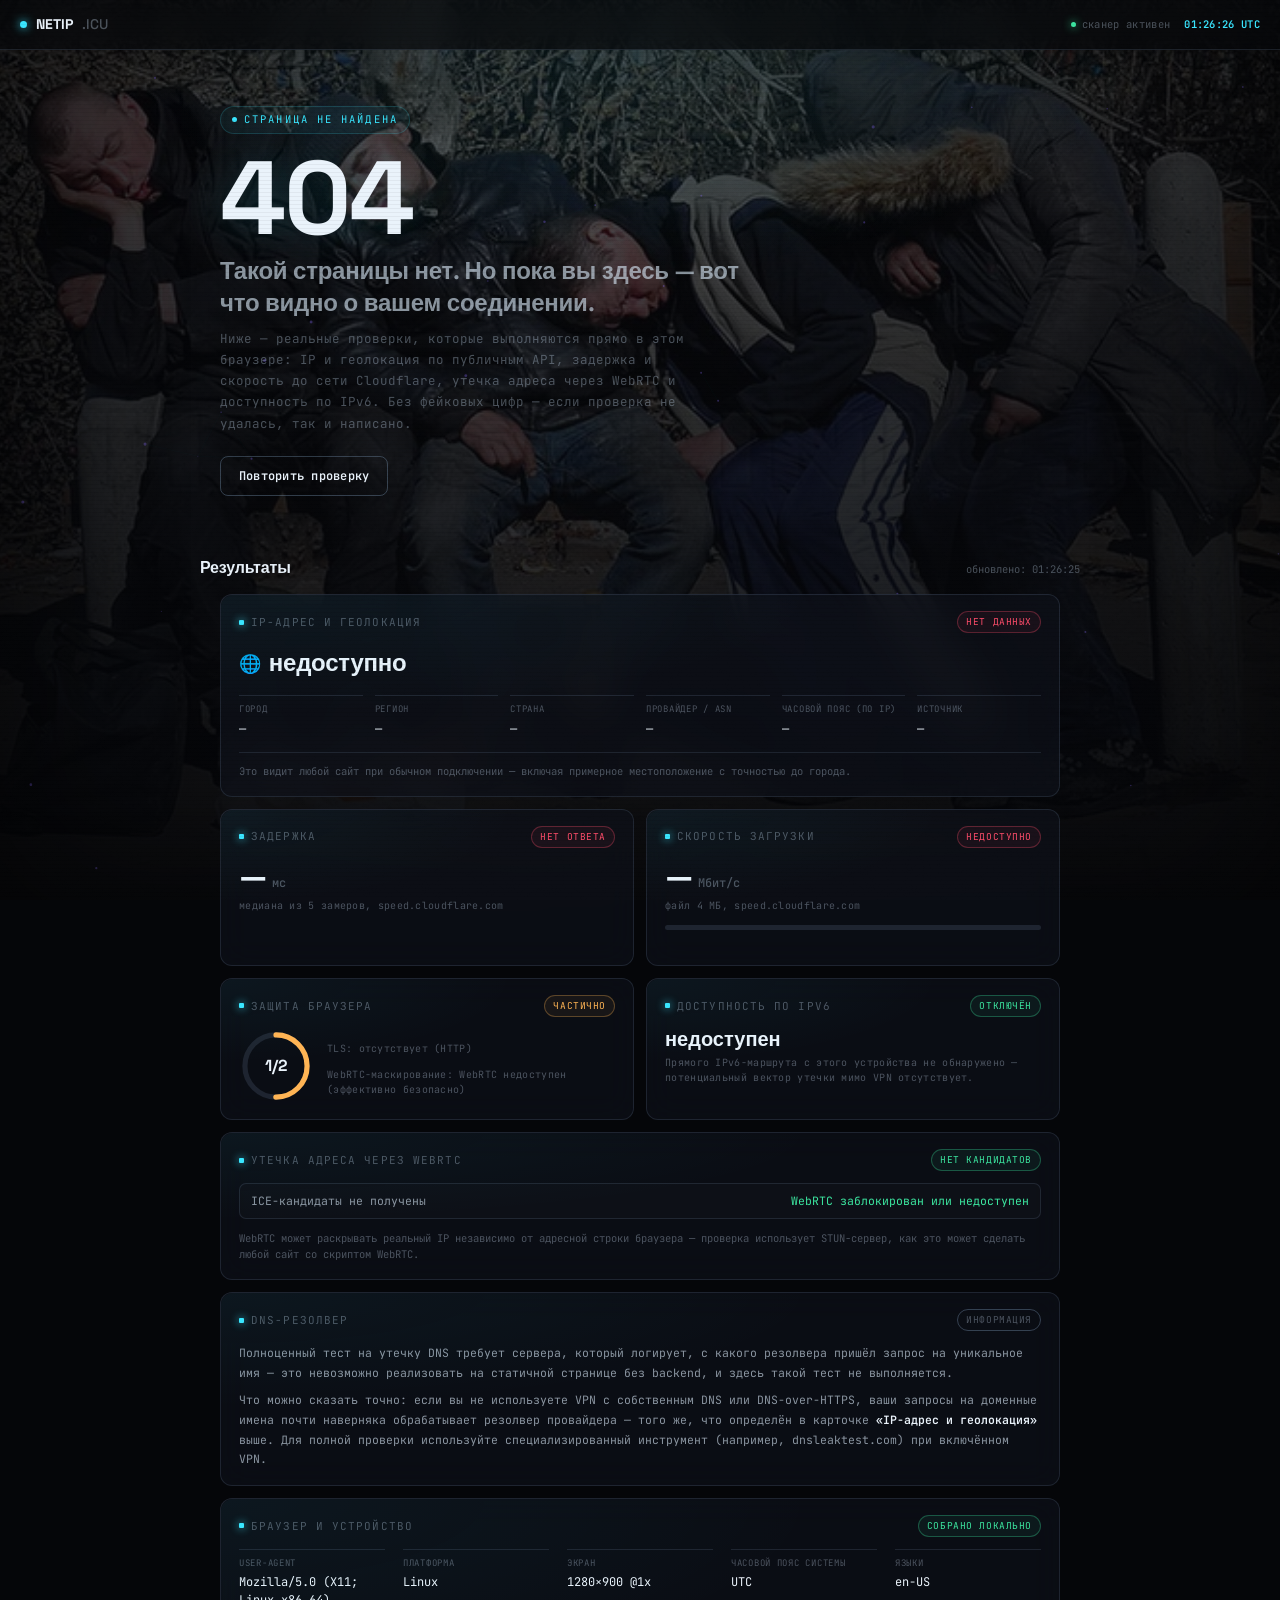
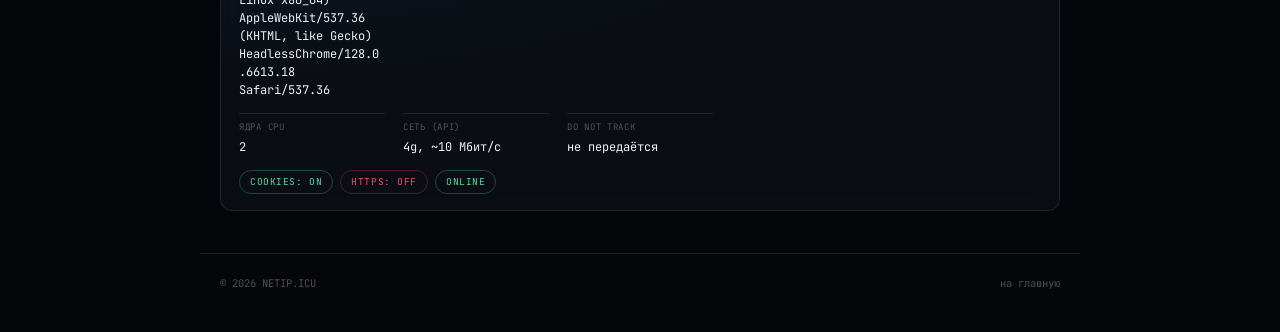
==== commit 48fdcf74: "Add files via upload" ====
--- a/index.html
+++ b/index.html
@@ -175,6 +175,5 @@
 </div>
 
 <script src="/js/main.js"></script>
-<script src="netip-patch.js" defer></script>
 </body>
 </html>
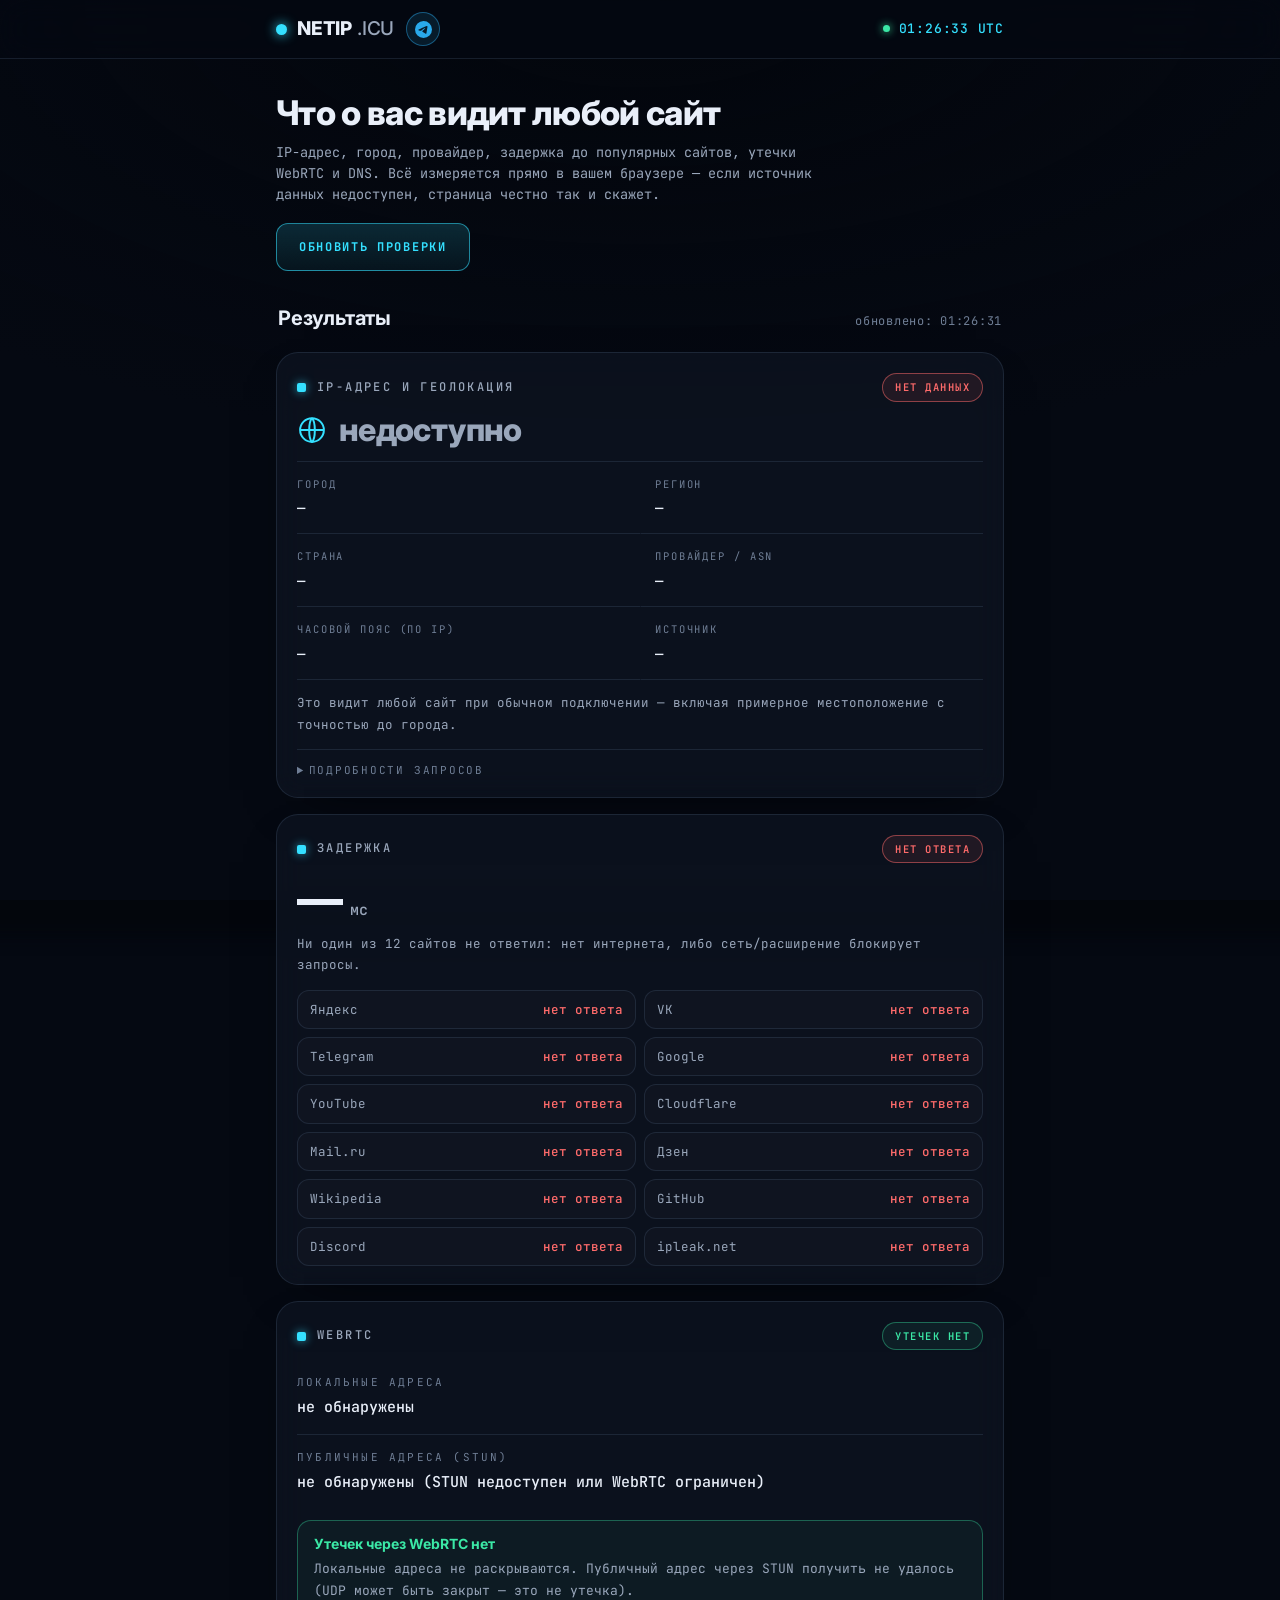
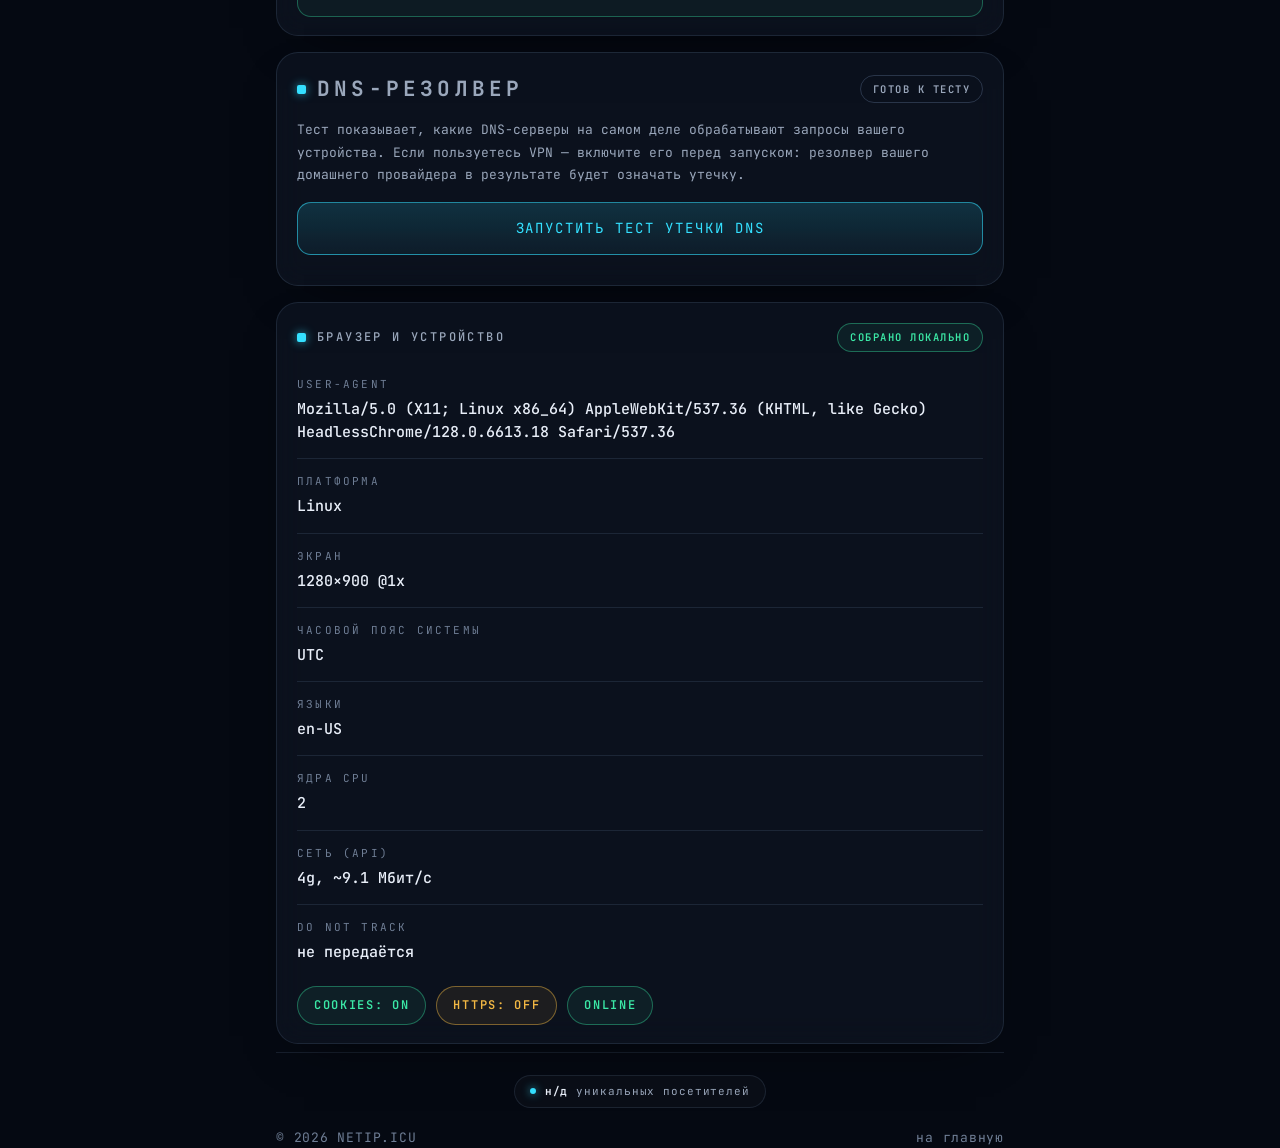
==== commit 2eaa3afe: "Add files via upload" ====
--- a/index.html
+++ b/index.html
@@ -2,178 +2,675 @@
 <html lang="ru">
 <head>
 <meta charset="UTF-8">
-<meta name="viewport" content="width=device-width, initial-scale=1.0">
-<meta name="robots" content="noindex, nofollow, noarchive">
-<title>404 — NETIP.ICU</title>
-<meta name="description" content="Страница не найдена. Диагностика вашего сетевого соединения: IP, геолокация, утечки WebRTC и IPv6, задержка, скорость.">
+<meta name="viewport" content="width=device-width, initial-scale=1">
+<title>netip.icu — проверка IP, задержки, WebRTC и утечки DNS онлайн</title>
+<meta name="description" content="Что видит о вас любой сайт: IP-адрес, город, провайдер, задержка до популярных сайтов, утечки WebRTC и DNS. Все проверки выполняются прямо в вашем браузере.">
+<meta name="robots" content="index, follow, max-image-preview:large">
+<link rel="canonical" href="https://netip.icu/">
+<meta property="og:type" content="website"><meta property="og:site_name" content="netip.icu"><meta property="og:locale" content="ru_RU">
+<meta property="og:url" content="https://netip.icu/"><meta property="og:title" content="netip.icu — что о вас видит любой сайт">
+<meta property="og:description" content="IP, геолокация, провайдер, задержка, утечки WebRTC и DNS — измеряется прямо в вашем браузере.">
+<meta property="og:image" content="https://netip.icu/assets/img/og-image.jpg"><meta name="twitter:card" content="summary_large_image">
+<meta name="theme-color" content="#050912"><meta name="color-scheme" content="dark">
+<link rel="icon" href="/favicon.ico" sizes="48x48">
+<link rel="icon" href="assets/img/favicon.svg" type="image/svg+xml">
+<link rel="apple-touch-icon" href="assets/img/apple-touch-icon.png">
 <link rel="preconnect" href="https://fonts.googleapis.com">
-<link rel="stylesheet" href="/css/style.css">
+<link rel="preconnect" href="https://fonts.gstatic.com" crossorigin>
+<link rel="stylesheet" href="https://fonts.googleapis.com/css2?family=JetBrains+Mono:wght@400;500;600;700&family=Inter:wght@500;600;700;800&display=swap" media="print" onload="this.media='all'">
+<noscript><link rel="stylesheet" href="https://fonts.googleapis.com/css2?family=JetBrains+Mono:wght@400;500;600;700&family=Inter:wght@500;600;700;800&display=swap"></noscript>
+<style>
+:root{--bg:#050912;--card:rgba(13,20,33,.78);--line:rgba(130,160,200,.15);--line2:rgba(130,160,200,.26);--txt:#e9eff9;--dim:#9aa7bb;--faint:#6f7e95;
+  --cyan:#34e0ff;--green:#3be8a6;--amber:#f3b844;--red:#ff6b6b;--blue:#29a9eb;
+  --mono:'JetBrains Mono',ui-monospace,SFMono-Regular,Menlo,Consolas,monospace;--sans:'Inter',system-ui,-apple-system,'Segoe UI',Roboto,sans-serif;--ease:cubic-bezier(.22,.8,.3,1)}
+*,*::before,*::after{box-sizing:border-box;margin:0;padding:0}
+html{scroll-behavior:smooth;-webkit-text-size-adjust:100%}
+body{background:var(--bg);color:var(--txt);font-family:var(--mono);font-size:14px;line-height:1.55;min-height:100vh;overflow-x:hidden;-webkit-font-smoothing:antialiased}
+body::before{content:'';position:fixed;inset:-4%;z-index:-2;background:image-set(url('assets/img/hero-bottle.webp') type('image/webp'),url('assets/img/hero-bottle.jpg') type('image/jpeg')) center 30%/cover no-repeat;background-color:var(--bg);filter:blur(9px) brightness(.5) saturate(1.1);opacity:.55}
+body::after{content:'';position:fixed;inset:0;z-index:-1;pointer-events:none;background:radial-gradient(ellipse 80% 50% at 50% 0%,rgba(5,9,18,.15),rgba(5,9,18,.82) 70%,var(--bg)),linear-gradient(180deg,transparent 40%,var(--bg) 100%)}
+a{color:inherit;text-decoration:none}button{font:inherit;color:inherit}
+:focus-visible{outline:2px solid var(--cyan);outline-offset:3px;border-radius:6px}
+/* header */
+.top{position:sticky;top:0;z-index:50;display:flex;align-items:center;gap:12px;padding:12px max(16px,calc((100vw - 760px)/2 + 16px));background:rgba(5,9,18,.74);backdrop-filter:blur(16px);-webkit-backdrop-filter:blur(16px);border-bottom:1px solid var(--line)}
+.brand{display:flex;align-items:center;gap:10px;font-family:var(--sans);font-size:19px;letter-spacing:-.01em}
+.brand b{font-weight:800}.brand .tld{font-weight:500;color:var(--dim);margin-left:-5px}
+.brand .dot{width:11px;height:11px;border-radius:50%;background:var(--cyan);box-shadow:0 0 12px var(--cyan)}
+.tg{display:inline-flex;align-items:center;justify-content:center;width:34px;height:34px;border-radius:50%;background:rgba(41,169,235,.12);border:1px solid rgba(41,169,235,.45);transition:transform .25s var(--ease),background .25s,box-shadow .25s}
+.tg svg{width:17px;height:17px;fill:var(--blue);transition:fill .25s}.tg:hover{transform:translateY(-1px) scale(1.06);background:var(--blue);box-shadow:0 6px 20px rgba(41,169,235,.4)}.tg:hover svg{fill:#fff}
+.spacer{flex:1}
+.utc{display:flex;align-items:center;gap:9px;color:var(--cyan);font-weight:500;font-size:13px;letter-spacing:.06em;white-space:nowrap}
+.utc i{width:7px;height:7px;border-radius:50%;background:var(--green);box-shadow:0 0 8px var(--green);animation:pulse 2.2s ease-in-out infinite}
+@keyframes pulse{50%{opacity:.35}}
+/* layout */
+.wrap{max-width:760px;margin:0 auto;padding:0 16px}
+.intro{padding:34px 0 6px}
+.intro h1{font-family:var(--sans);font-weight:800;font-size:clamp(24px,5.5vw,34px);letter-spacing:-.02em;line-height:1.15}
+.intro p{margin-top:10px;color:var(--dim);font-size:13.5px;max-width:560px}
+.resbar{display:flex;align-items:baseline;justify-content:space-between;gap:12px;margin:26px 0 4px;padding:0 2px}
+.resbar h2{font-family:var(--sans);font-weight:700;font-size:20px;letter-spacing:-.01em}
+.resbar span{color:var(--faint);font-size:12px;letter-spacing:.06em}
+.cards{display:grid;gap:16px;padding:14px 0 8px}
+.card{background:var(--card);border:1px solid var(--line);border-radius:22px;padding:20px 20px 18px;backdrop-filter:blur(14px);-webkit-backdrop-filter:blur(14px);box-shadow:0 20px 50px -28px rgba(0,0,0,.7)}
+.card-h{display:flex;align-items:center;justify-content:space-between;gap:12px;margin-bottom:10px}
+.ttl{display:flex;align-items:center;gap:11px;font:500 12px/1.3 var(--mono);letter-spacing:.2em;text-transform:uppercase;color:var(--dim)}
+.sq{width:9px;height:9px;border-radius:2px;background:var(--cyan);box-shadow:0 0 10px rgba(52,224,255,.7);flex:none}
+.chip{display:inline-block;flex:none;padding:5px 12px;border-radius:99px;border:1px solid var(--line2);color:var(--dim);font-size:10.5px;font-weight:600;letter-spacing:.14em;text-transform:uppercase;white-space:nowrap}
+.chip.ok{color:var(--green);border-color:rgba(59,232,166,.38);background:rgba(59,232,166,.07)}
+.chip.warn{color:var(--amber);border-color:rgba(243,184,68,.45);background:rgba(243,184,68,.08)}
+.chip.bad{color:var(--red);border-color:rgba(255,107,107,.5);background:rgba(255,107,107,.09)}
+.chip.busy{color:var(--cyan);border-color:rgba(52,224,255,.4);background:rgba(52,224,255,.07);animation:pulse 1.4s ease-in-out infinite}
+.big{display:flex;align-items:center;gap:12px;margin:10px 0 4px;font-family:var(--sans);font-weight:800;font-size:clamp(24px,7vw,32px);letter-spacing:-.02em;line-height:1.15;overflow-wrap:anywhere}
+.big svg{width:30px;height:30px;flex:none;stroke:var(--cyan);fill:none;stroke-width:1.6}
+.big.none{color:var(--dim)}
+.sub6{margin:2px 0 4px;color:var(--dim);font-size:12.5px;overflow-wrap:anywhere}.sub6 b{color:var(--txt);font-weight:500}
+.bigms{display:flex;align-items:baseline;gap:8px;margin:12px 0 4px;font-family:var(--sans);font-weight:800;font-size:clamp(34px,10vw,46px);letter-spacing:-.03em;line-height:1}
+.bigms small{font:500 15px var(--mono);color:var(--dim);letter-spacing:0}
+dl.g2{display:grid;grid-template-columns:1fr 1fr;margin-top:12px;border-top:1px solid var(--line)}
+dl.g2>div{padding:14px 12px 14px 0;border-bottom:1px solid var(--line);min-width:0}
+dl.g2>div:nth-child(2n){padding-left:14px;padding-right:0;border-left:1px solid transparent}
+dl.g2 dt{font-size:10.5px;letter-spacing:.18em;text-transform:uppercase;color:var(--faint);margin-bottom:6px}
+dl.g2 dd{font-size:14px;font-weight:500;overflow-wrap:anywhere;word-break:break-word}
+dl.f>div{padding:14px 0;border-top:1px solid var(--line)}dl.f>div:first-child{border-top:0}
+dl.f dt{font-size:11px;letter-spacing:.2em;text-transform:uppercase;color:var(--faint);margin-bottom:5px}
+dl.f dd{font-size:15px;font-weight:500;overflow-wrap:anywhere;word-break:break-word}
+dd .sub{display:block;margin-top:4px;font-size:12px;font-weight:400;color:var(--dim)}dd .sub.warn{color:var(--amber)}
+.flag{width:20px;height:15px;border-radius:2px;vertical-align:-2px;margin-right:7px;box-shadow:0 0 0 1px rgba(255,255,255,.12)}
+.tag{display:inline-block;margin-left:8px;padding:1px 8px;border-radius:99px;font-size:10px;letter-spacing:.1em;text-transform:uppercase;border:1px solid var(--line2);color:var(--dim);vertical-align:1px}
+.tag.ok{color:var(--green);border-color:rgba(59,232,166,.4)}.tag.bad{color:var(--red);border-color:rgba(255,107,107,.5)}
+.note{margin-top:12px;color:var(--dim);font-size:12.5px;line-height:1.7}
+.targets{display:grid;grid-template-columns:1fr 1fr;gap:8px;margin-top:14px}
+.targets div{display:flex;justify-content:space-between;align-items:center;gap:8px;padding:9px 12px;border-radius:12px;border:1px solid var(--line);background:rgba(255,255,255,.02);font-size:12.5px;min-width:0}
+.targets span{overflow:hidden;text-overflow:ellipsis;white-space:nowrap;color:var(--dim)}
+.targets b{font-weight:600;white-space:nowrap}.targets .ok b{color:var(--green)}.targets .no b{color:var(--red);font-weight:500}
+.chips{display:flex;flex-wrap:wrap;gap:10px;margin-top:8px}.chips .chip{padding:9px 16px;font-size:12px}
+.verdict{margin-top:12px;padding:14px 16px;border-radius:14px;border:1px solid var(--line2);background:rgba(255,255,255,.025)}
+.verdict strong{display:block;font:700 14px/1.35 var(--sans);margin-bottom:4px}.verdict p{font-size:13px;line-height:1.7;color:var(--dim)}
+.verdict.ok{border-color:rgba(59,232,166,.35);background:rgba(59,232,166,.05)}.verdict.ok strong{color:var(--green)}
+.verdict.warn{border-color:rgba(243,184,68,.4);background:rgba(243,184,68,.05)}.verdict.warn strong{color:var(--amber)}
+.verdict.bad{border-color:rgba(255,107,107,.45);background:rgba(255,107,107,.06)}.verdict.bad strong{color:var(--red)}
+.hidden{display:none!important}
+.btn{margin-top:14px;padding:11px 18px;border-radius:12px;border:1px solid var(--line2);background:rgba(255,255,255,.03);cursor:pointer;font-size:12px;font-weight:600;letter-spacing:.1em;text-transform:uppercase;color:var(--cyan);transition:background .25s,border-color .25s,transform .25s var(--ease)}
+.btn:hover:not(:disabled){background:rgba(52,224,255,.1);border-color:rgba(52,224,255,.5);transform:translateY(-1px)}.btn:disabled{opacity:.5;cursor:default}
+.btn.main{margin-top:18px;padding:14px 22px;border-color:rgba(52,224,255,.55);background:linear-gradient(180deg,rgba(52,224,255,.16),rgba(52,224,255,.06));font-weight:700;letter-spacing:.14em}
+details.dtl{margin-top:14px;border-top:1px solid var(--line);padding-top:12px}details.dtl summary{cursor:pointer;font-size:11px;letter-spacing:.16em;text-transform:uppercase;color:var(--faint)}
+details.dtl pre{margin:10px 0 0;padding:12px;border-radius:10px;background:rgba(0,0,0,.28);font:11.5px/1.7 var(--mono);color:var(--dim);white-space:pre-wrap;overflow-wrap:anywhere;max-height:240px;overflow:auto}
+/* footer */
+footer{margin-top:18px;padding:0 0 34px}.fline{border-top:1px solid var(--line);padding-top:22px}
+.vis{display:flex;justify-content:center;margin-bottom:20px}
+.vis .pill{display:inline-flex;align-items:center;gap:9px;padding:7px 15px;border-radius:99px;border:1px solid var(--line);background:rgba(255,255,255,.025);font-size:11px;letter-spacing:.08em;color:var(--dim);white-space:nowrap}
+.vis i{width:6px;height:6px;border-radius:50%;background:var(--cyan);box-shadow:0 0 8px rgba(52,224,255,.8);animation:pulse 2.6s ease-in-out infinite}
+.vis b{color:var(--txt);font-weight:600;font-variant-numeric:tabular-nums;letter-spacing:.04em}
+.fmeta{display:flex;justify-content:space-between;gap:16px;color:var(--faint);font-size:13px;letter-spacing:.06em}.fmeta a:hover{color:var(--cyan)}
+noscript p{margin:18px 0;color:var(--amber);font-size:13px}
+@media (max-width:520px){.top{gap:10px;padding:11px 16px}.utc{font-size:12px}.card{padding:18px 16px 16px;border-radius:20px}.card-h{align-items:flex-start}.targets{grid-template-columns:1fr}dl.g2 dd{font-size:13.5px}}
+@media (prefers-reduced-motion:reduce){*{animation-duration:.01ms!important;animation-iteration-count:1!important;transition:none!important}}
+</style>
 </head>
 <body>
-
-<div id="loader">
-  <div class="loader-box">
-    <div class="loader-logo">NETIP<span class="icu">.ICU</span></div>
-    <div class="loader-track"><div class="loader-fill" id="loader-fill"></div></div>
-    <div class="loader-meta"><span>инициализация…</span><span class="loader-pct" id="loader-pct">0%</span></div>
+<header class="top">
+  <a class="brand" href="/" aria-label="netip.icu — на главную"><span class="dot"></span><b>NETIP</b><span class="tld">.ICU</span></a>
+  <a class="tg" href="https://t.me/netipicu" target="_blank" rel="noopener noreferrer" aria-label="Telegram-группа netip.icu" title="Telegram-группа netip.icu"><svg viewBox="0 0 24 24" aria-hidden="true"><path d="M11.944 0A12 12 0 0 0 0 12a12 12 0 0 0 12 12 12 12 0 0 0 12-12A12 12 0 0 0 12 0a12 12 0 0 0-.056 0zm4.962 7.224c.1-.002.321.023.465.14a.506.506 0 0 1 .171.325c.016.093.036.306.02.472-.18 1.898-.962 6.502-1.36 8.627-.168.9-.499 1.201-.82 1.23-.696.065-1.225-.46-1.9-.902-1.056-.693-1.653-1.124-2.678-1.8-1.185-.78-.417-1.21.258-1.91.177-.184 3.247-2.977 3.307-3.23.007-.032.014-.15-.056-.212s-.174-.041-.249-.024c-.106.024-1.793 1.14-5.061 3.345-.48.33-.913.49-1.302.48-.428-.008-1.252-.241-1.865-.44-.752-.245-1.349-.374-1.297-.789.027-.216.325-.437.893-.663 3.498-1.524 5.83-2.529 6.998-3.014 3.332-1.386 4.025-1.627 4.476-1.635z"/></svg></a>
+  <div class="spacer"></div>
+  <div class="utc"><i></i><time id="utc">--:--:-- UTC</time></div>
+</header>
+
+<main class="wrap">
+  <section class="intro">
+    <h1>Что о вас видит любой сайт</h1>
+    <p>IP-адрес, город, провайдер, задержка до популярных сайтов, утечки WebRTC и DNS. Всё измеряется прямо в вашем браузере — если источник данных недоступен, страница честно так и скажет.</p>
+    <button class="btn main" id="refresh" type="button">Обновить проверки</button>
+  </section>
+  <noscript><p>Для проверок нужен JavaScript — включите его в настройках браузера.</p></noscript>
+
+  <div class="resbar"><h2>Результаты</h2><span id="upd">обновлено: —</span></div>
+  <div class="cards">
+    <article class="card" id="card-ip" aria-labelledby="t-ip">
+      <header class="card-h"><h2 class="ttl" id="t-ip"><i class="sq"></i>IP-адрес и геолокация</h2><span class="chip busy" id="ip-chip">определяем…</span></header>
+      <div class="big none" id="ip-big"><svg viewBox="0 0 24 24" aria-hidden="true"><circle cx="12" cy="12" r="9.5"/><path d="M2.5 12h19M12 2.5c3 3 3 16.5 0 19M12 2.5c-3 3-3 16.5 0 19"/></svg><span id="ip-main">определяем…</span></div>
+      <p class="sub6 hidden" id="ip6line">IPv6: <b id="ip6"></b></p>
+      <dl class="g2">
+        <div><dt>Город</dt><dd id="f-city">…</dd></div>
+        <div><dt>Регион</dt><dd id="f-region">…</dd></div>
+        <div><dt>Страна</dt><dd id="f-country">…</dd></div>
+        <div><dt>Провайдер / ASN</dt><dd id="f-isp">…</dd></div>
+        <div><dt>Часовой пояс (по IP)</dt><dd id="f-tz">…</dd></div>
+        <div><dt>Источник</dt><dd id="f-src">…</dd></div>
+      </dl>
+      <p class="note">Это видит любой сайт при обычном подключении — включая примерное местоположение с точностью до города.</p>
+      <details class="dtl"><summary>Подробности запросов</summary><pre id="ip-log"></pre></details>
+    </article>
+
+    <article class="card" id="card-lat" aria-labelledby="t-lat">
+      <header class="card-h"><h2 class="ttl" id="t-lat"><i class="sq"></i>Задержка</h2><span class="chip busy" id="lat-chip">измеряем…</span></header>
+      <div class="bigms"><span id="lat-val">…</span><small>мс</small></div>
+      <p class="note" id="lat-note">Измеряем время ответа популярных сайтов…</p>
+      <div class="targets" id="lat-targets"></div>
+    </article>
+
+    <article class="card" id="card-rtc" aria-labelledby="t-rtc">
+      <header class="card-h"><h2 class="ttl" id="t-rtc"><i class="sq"></i>WebRTC</h2><span class="chip busy" id="rtc-chip">проверяем…</span></header>
+      <dl class="f">
+        <div><dt>Локальные адреса</dt><dd id="rtc-local">…</dd></div>
+        <div><dt>Публичные адреса (STUN)</dt><dd id="rtc-pub">…</dd></div>
+      </dl>
+      <div class="verdict hidden" id="rtc-verdict" role="status"><strong id="rtc-vt"></strong><p id="rtc-vp"></p></div>
+    </article>
+
+    <div id="dns-mount"></div>
+
+    <article class="card" id="card-dev" aria-labelledby="t-dev">
+      <header class="card-h"><h2 class="ttl" id="t-dev"><i class="sq"></i>Браузер и устройство</h2><span class="chip ok">собрано локально</span></header>
+      <dl class="f" id="dev"></dl>
+      <div class="chips" id="dev-chips"></div>
+    </article>
   </div>
-</div>
-
-<div class="bg-photo" id="bg-photo"></div>
-<div class="bg-tint"></div>
-<canvas id="bg-canvas"></canvas>
-<div class="vignette"></div>
-<div class="scanlines"></div>
-<div class="grain"></div>
-
-<header class="topbar">
-  <div class="tb-logo"><span class="dot"></span>NETIP<span class="icu">.ICU</span></div>
-  <div class="tb-right">
-    <span class="tb-status"><span class="pip"></span><span class="lbl">сканер активен</span></span>
-    <span class="mono tb-clock" id="clock">--:--:--</span>
+</main>
+
+<footer class="wrap">
+  <div class="fline">
+    <div class="vis"><span class="pill" title="Уникальных посетителей за всё время (один браузер — один раз)"><i></i><b id="vis-n" aria-live="polite">···</b> уникальных посетителей</span></div>
+    <div class="fmeta"><span>© 2026 NETIP.ICU</span><a href="/">на главную</a></div>
   </div>
-</header>
-
-<div class="wrap">
-  <section class="hero">
-    <div class="hero-eyebrow"><span class="pip"></span>страница не найдена</div>
-    <div class="hero-404">404</div>
-    <h1>Такой страницы нет. Но пока вы здесь — вот что видно о вашем соединении.</h1>
-    <p class="lead">Ниже — реальные проверки, которые выполняются прямо в этом браузере: IP и геолокация по публичным API, задержка и скорость до сети Cloudflare, утечка адреса через WebRTC и доступность по IPv6. Без фейковых цифр — если проверка не удалась, так и написано.</p>
-    <button class="btn" id="rescan-btn">Повторить проверку</button>
-  </section>
-
-  <section class="sec-head">
-    <h2>Результаты</h2>
-    <div class="sub mono">обновлено: <span id="last-run">—</span></div>
-  </section>
-
-  <section class="grid">
-
-    <!-- IP & GEO -->
-    <article class="card wide" id="card-ip">
-      <div class="card-head">
-        <div class="card-title"><span class="ic"></span>IP-адрес и геолокация</div>
-        <div class="badge-state load" id="ip-state">проверка</div>
-      </div>
-      <div class="ip-main"><span class="ip-flag" id="ip-flag">🌐</span><span id="ip-addr">—.—.—.—</span></div>
-      <div class="kv-grid">
-        <div class="kv"><div class="k">Город</div><div class="v" id="ip-city">—</div></div>
-        <div class="kv"><div class="k">Регион</div><div class="v" id="ip-region">—</div></div>
-        <div class="kv"><div class="k">Страна</div><div class="v" id="ip-country">—</div></div>
-        <div class="kv"><div class="k">Провайдер / ASN</div><div class="v" id="ip-isp">—</div></div>
-        <div class="kv"><div class="k">Часовой пояс (по IP)</div><div class="v" id="ip-tz">—</div></div>
-        <div class="kv"><div class="k">Источник</div><div class="v" id="ip-src">—</div></div>
-      </div>
-      <div class="ip-note">Это видит любой сайт при обычном подключении — включая примерное местоположение с точностью до города.</div>
-    </article>
-
-    <!-- PING -->
-    <article class="card" id="card-ping">
-      <div class="card-head">
-        <div class="card-title"><span class="ic"></span>Задержка</div>
-        <div class="badge-state load" id="ping-state">измерение</div>
-      </div>
-      <div class="big-val"><span id="ping-val">—</span><span class="unit">мс</span></div>
-      <div class="mini-lbl">медиана из 5 замеров, speed.cloudflare.com</div>
-      <div class="spark" id="ping-spark"></div>
-    </article>
-
-    <!-- SPEED -->
-    <article class="card" id="card-speed">
-      <div class="card-head">
-        <div class="card-title"><span class="ic"></span>Скорость загрузки</div>
-        <div class="badge-state load" id="speed-state">тест</div>
-      </div>
-      <div class="big-val"><span id="speed-val">—</span><span class="unit">Мбит/с</span></div>
-      <div class="mini-lbl">файл 4 МБ, speed.cloudflare.com</div>
-      <div class="speed-track"><div class="speed-fill" id="speed-fill"></div></div>
-    </article>
-
-    <!-- SHIELD -->
-    <article class="card" id="card-shield">
-      <div class="card-head">
-        <div class="card-title"><span class="ic"></span>Защита браузера</div>
-        <div class="badge-state load" id="shield-state">анализ</div>
-      </div>
-      <div class="gauge-wrap">
-        <div class="gauge">
-          <svg viewBox="0 0 100 100">
-            <circle class="gauge-bg" cx="50" cy="50" r="42"></circle>
-            <circle class="gauge-fill" id="gauge-fill" cx="50" cy="50" r="42"></circle>
-          </svg>
-          <div class="gauge-num" id="gauge-num">0/2</div>
-        </div>
-        <div class="shield-lines">
-          <div class="mini-lbl" id="shield-l1">TLS: —</div>
-          <div class="mini-lbl" id="shield-l2">WebRTC-маскирование: —</div>
-        </div>
-      </div>
-    </article>
-
-    <!-- IPv6 -->
-    <article class="card" id="card-ipv6">
-      <div class="card-head">
-        <div class="card-title"><span class="ic"></span>Доступность по IPv6</div>
-        <div class="badge-state load" id="ipv6-state">проверка</div>
-      </div>
-      <div class="big-val" id="ipv6-val" style="font-size:20px">—</div>
-      <div class="mini-lbl" id="ipv6-note">запрос к IPv6-only узлу для проверки прямого маршрута</div>
-    </article>
-
-    <!-- WEBRTC -->
-    <article class="card wide" id="card-webrtc">
-      <div class="card-head">
-        <div class="card-title"><span class="ic"></span>Утечка адреса через WebRTC</div>
-        <div class="badge-state load" id="webrtc-state">сбор ICE-кандидатов</div>
-      </div>
-      <div class="leak-list" id="webrtc-list">
-        <div class="leak-item"><span class="lt">Ожидание ICE-кандидатов…</span><span class="lv">—</span></div>
-      </div>
-      <div class="leak-note" id="webrtc-note">WebRTC может раскрывать реальный IP независимо от адресной строки браузера — проверка использует STUN-сервер, как это может сделать любой сайт со скриптом WebRTC.</div>
-    </article>
-
-    <!-- DNS (honest, no fabricated score) -->
-    <article class="card wide info-card" id="card-dns">
-      <div class="card-head">
-        <div class="card-title"><span class="ic"></span>DNS-резолвер</div>
-        <div class="badge-state" id="dns-state">информация</div>
-      </div>
-      <p>Полноценный тест на утечку DNS требует сервера, который логирует, с какого резолвера пришёл запрос на уникальное имя — это невозможно реализовать на статичной странице без backend, и здесь такой тест не выполняется.</p>
-      <p>Что можно сказать точно: если вы не используете VPN с собственным DNS или DNS-over-HTTPS, ваши запросы на доменные имена почти наверняка обрабатывает резолвер провайдера — того же, что определён в карточке <span class="k-inline">«IP-адрес и геолокация»</span> выше. Для полной проверки используйте специализированный инструмент (например, dnsleaktest.com) при включённом VPN.</p>
-    </article>
-
-    <!-- FINGERPRINT -->
-    <article class="card wide" id="card-fp">
-      <div class="card-head">
-        <div class="card-title"><span class="ic"></span>Браузер и устройство</div>
-        <div class="badge-state live">собрано локально</div>
-      </div>
-      <div class="fp-grid">
-        <div class="kv"><div class="k">User-Agent</div><div class="v" id="fp-ua">—</div></div>
-        <div class="kv"><div class="k">Платформа</div><div class="v" id="fp-platform">—</div></div>
-        <div class="kv"><div class="k">Экран</div><div class="v" id="fp-screen">—</div></div>
-        <div class="kv"><div class="k">Часовой пояс системы</div><div class="v" id="fp-tz">—</div></div>
-        <div class="kv"><div class="k">Языки</div><div class="v" id="fp-lang">—</div></div>
-        <div class="kv"><div class="k">Ядра CPU</div><div class="v" id="fp-cores">—</div></div>
-        <div class="kv"><div class="k">Сеть (API)</div><div class="v" id="fp-net">—</div></div>
-        <div class="kv"><div class="k">Do Not Track</div><div class="v" id="fp-dnt">—</div></div>
-      </div>
-      <div class="chips">
-        <span class="chip" id="chip-cookies">cookies</span>
-        <span class="chip" id="chip-https">https</span>
-        <span class="chip" id="chip-online">online</span>
-      </div>
-    </article>
-
-  </section>
-
-  <footer>
-    <div>© <span id="year">2026</span> NETIP.ICU</div>
-    <div><a href="/">на главную</a></div>
-  </footer>
-</div>
-
-<script src="/js/main.js"></script>
+</footer>
+
+<script>
+(() => {
+'use strict';
+const $ = (s, r = document) => r.querySelector(s);
+const sleep = ms => new Promise(r => setTimeout(r, ms));
+const esc = s => String(s == null ? '' : s).replace(/[&<>"']/g, c => ({'&':'&amp;','<':'&lt;','>':'&gt;','"':'&quot;',"'":'&#39;'}[c]));
+const isV4 = s => /^\d{1,3}(\.\d{1,3}){3}$/.test(s || '');
+const isV6 = s => typeof s === 'string' && s.includes(':') && /^[0-9a-f:.]+$/i.test(s);
+const isIp = s => isV4(s) || isV6(s);
+const median = a => { const s = [...a].sort((x, y) => x - y), m = s.length >> 1; return s.length ? (s.length % 2 ? s[m] : (s[m - 1] + s[m]) / 2) : NaN; };
+const setChip = (el, kind, text) => { el.className = 'chip ' + kind; el.textContent = text; };
+const regionRu = cc => { try { return new Intl.DisplayNames(['ru'], { type: 'region' }).of(String(cc).toUpperCase()); } catch (e) { return null; } };
+const flagEl = cc => /^[a-z]{2}$/i.test(cc || '') ? '<img class="flag" alt="" width="20" height="15" decoding="async" data-cc="' + esc(String(cc).toUpperCase()) + '" src="https://cdnjs.cloudflare.com/ajax/libs/flag-icons/7.2.3/flags/4x3/' + String(cc).toLowerCase() + '.svg">' : '';
+document.addEventListener('error', e => { const i = e.target; if (i && i.tagName === 'IMG' && i.classList.contains('flag')) i.replaceWith(document.createTextNode('[' + (i.dataset.cc || '??') + '] ')); }, true);
+const injectStyle = (id, css) => { let s = document.getElementById(id); if (!s) { s = document.createElement('style'); s.id = id; document.head.appendChild(s); } s.textContent = css; };
+
+async function http(url, o) {
+  o = o || {}; const c = new AbortController(), t = setTimeout(() => c.abort(), o.ms || 6000);
+  try {
+    const r = await fetch(url, { method: o.method || 'GET', body: o.body, headers: o.headers, mode: o.mode, cache: o.cache, signal: c.signal, credentials: 'omit', referrerPolicy: 'no-referrer' });
+    if (o.mode === 'no-cors') return '';
+    if (!r.ok) throw new Error('HTTP ' + r.status);
+    return await r.text();
+  } finally { clearTimeout(t); }
+}
+const jget = async (u, ms) => JSON.parse(await http(u, { ms }));
+const why = e => e && e.name === 'AbortError' ? 'таймаут' : (e && e.message === 'Failed to fetch' ? 'недоступен (блокировка/CORS)' : (e && e.message) || 'ошибка');
+
+/* ---------- UTC clock ---------- */
+const clk = $('#utc'); const tick = () => { clk.textContent = new Date().toISOString().slice(11, 19) + ' UTC'; }; tick(); setInterval(tick, 1000);
+
+/* ---------- IP + geolocation ---------- */
+const IPS = window.__netipIp = { v4: '', v6: '', ip: '', cc: '', country: '', city: '', region: '', isp: '', asn: '', tz: '', src: [] };
+const ipLog = [];
+const txtIp = t => { t = String(t || '').trim(); return isIp(t) ? t : ((t.match(/^ip=(.+)$/m) || [])[1] || '').trim(); };
+const IP_SOURCES = [
+  ['ipleak.net', 'https://ipv4.ipleak.net/?mode=json', d => d && d.ip ? { ip: d.ip, cc: d.country_code, country: d.country_name, city: d.city_name, region: d.region_name, isp: d.isp_name, asn: d.as_number ? 'AS' + d.as_number : '', tz: d.time_zone } : null],
+  ['ipwho.is', 'https://ipwho.is/', d => d && d.success !== false && d.ip ? { ip: d.ip, cc: d.country_code, country: d.country, city: d.city, region: d.region, isp: d.connection && (d.connection.isp || d.connection.org), asn: d.connection && d.connection.asn ? 'AS' + d.connection.asn : '', tz: d.timezone && d.timezone.id } : null],
+  ['geojs.io', 'https://get.geojs.io/v1/ip/geo.json', d => d && d.ip ? { ip: d.ip, cc: d.country_code, country: d.country, city: d.city, region: d.region, isp: d.organization_name, asn: d.asn ? 'AS' + d.asn : '', tz: d.timezone } : null],
+  ['ipinfo.io', 'https://ipinfo.io/json', d => d && d.ip ? { ip: d.ip, cc: d.country, city: d.city, region: d.region, isp: String(d.org || '').replace(/^AS\d+\s*/, ''), asn: (/^AS\d+/.exec(d.org || '') || [''])[0], tz: d.timezone } : null],
+  ['ipapi.co', 'https://ipapi.co/json/', d => d && d.ip && !d.error ? { ip: d.ip, cc: d.country_code, country: d.country_name, city: d.city, region: d.region, isp: d.org, asn: d.asn, tz: d.timezone } : null],
+  ['freeipapi.com', 'https://freeipapi.com/api/json', d => d && d.ipAddress ? { ip: d.ipAddress, cc: d.countryCode, country: d.countryName, city: d.cityName, region: d.regionName, tz: (d.timeZones && d.timeZones[0]) || d.timeZone } : null],
+  ['ifconfig.co', 'https://ifconfig.co/json', d => d && d.ip ? { ip: d.ip, cc: d.country_iso, country: d.country, city: d.city, region: d.region_name, isp: d.asn_org, asn: d.asn, tz: d.time_zone } : null],
+  ['cloudflare', 'https://www.cloudflare.com/cdn-cgi/trace', null, t => { const ip = txtIp(t), loc = ((t.match(/^loc=(.+)$/m) || [])[1] || '').trim(); return ip ? { ip, cc: loc } : null; }],
+  ['ipify', 'https://api.ipify.org?format=json', d => d && d.ip ? { ip: d.ip } : null],
+  ['icanhazip', 'https://ipv4.icanhazip.com', null, t => { const ip = txtIp(t); return ip ? { ip } : null; }],
+  ['ipv6.ipleak.net', 'https://ipv6.ipleak.net/?mode=json', d => d && d.ip ? { ip: d.ip, cc: d.country_code, country: d.country_name, city: d.city_name, region: d.region_name, isp: d.isp_name, asn: d.as_number ? 'AS' + d.as_number : '', tz: d.time_zone } : null],
+  ['api6.ipify', 'https://api6.ipify.org?format=json', d => d && d.ip ? { ip: d.ip } : null],
+];
+function mergeIp(name, r) {
+  if (!r || !r.ip) return false;
+  if (isV4(r.ip)) { if (!IPS.v4) IPS.v4 = r.ip; } else if (isV6(r.ip)) { if (!IPS.v6) IPS.v6 = r.ip; } else return false;
+  for (const k of ['cc', 'country', 'city', 'region', 'isp', 'asn', 'tz']) if (r[k] && !IPS[k]) IPS[k] = String(r[k]).trim();
+  IPS.ip = IPS.v4 || IPS.v6;
+  if (!IPS.src.includes(name)) IPS.src.push(name);
+  return true;
+}
+function renderIp(final) {
+  const S = IPS, main = $('#ip-main'), big = $('#ip-big');
+  const none = !S.ip;
+  big.classList.toggle('none', none);
+  main.textContent = S.ip || (final ? 'недоступно' : 'определяем…');
+  $('#ip6line').classList.toggle('hidden', !(S.v4 && S.v6)); $('#ip6').textContent = S.v6;
+  const ph = final ? '—' : '…', put = (id, v) => { $(id).textContent = v || ph; };
+  put('#f-city', S.city); put('#f-region', S.region);
+  const cname = (S.cc && regionRu(S.cc)) || S.country;
+  $('#f-country').innerHTML = (S.cc || cname) ? flagEl(S.cc) + esc(cname || S.cc) : ph;
+  put('#f-isp', [S.isp, S.asn].filter(Boolean).join(' · '));
+  if (S.tz) { const sys = Intl.DateTimeFormat().resolvedOptions().timeZone; $('#f-tz').innerHTML = esc(S.tz) + (sys && sys !== S.tz ? '<span class="sub warn">отличается от системного (' + esc(sys) + ')</span>' : ''); } else $('#f-tz').textContent = ph;
+  put('#f-src', S.src.join(', '));
+  const chip = $('#ip-chip');
+  if (S.ip && S.cc && (S.isp || S.asn)) setChip(chip, 'ok', 'определён');
+  else if (S.ip) setChip(chip, final ? 'warn' : 'busy', final ? 'частично' : 'определяем…');
+  else setChip(chip, final ? 'bad' : 'busy', final ? 'нет данных' : 'определяем…');
+  $('#ip-log').textContent = ipLog.join('\n');
+}
+async function enrichGeo(ip) {                       // fill what the providers did not give, by IP
+  const jobs = [
+    ['ipleak.net', async () => { const d = await jget('https://ipleak.net/?mode=json&ip=' + encodeURIComponent(ip), 6000); return d && { ip, cc: d.country_code, country: d.country_name, city: d.city_name, region: d.region_name, isp: d.isp_name, asn: d.as_number ? 'AS' + d.as_number : '', tz: d.time_zone }; }],
+    ['ipwho.is', async () => { const d = await jget('https://ipwho.is/' + encodeURIComponent(ip), 6000); return d && d.success !== false && { ip, cc: d.country_code, country: d.country, city: d.city, region: d.region, isp: d.connection && (d.connection.isp || d.connection.org), asn: d.connection && d.connection.asn ? 'AS' + d.connection.asn : '', tz: d.timezone && d.timezone.id }; }],
+    ['RIPE', async () => { const [a, g] = await Promise.allSettled([jget('https://stat.ripe.net/data/prefix-overview/data.json?resource=' + encodeURIComponent(ip), 7000), jget('https://stat.ripe.net/data/geoloc/data.json?resource=' + encodeURIComponent(ip), 7000)]); const as = a.value && a.value.data && a.value.data.asns && a.value.data.asns[0], lo = g.value && g.value.data && g.value.data.locations && g.value.data.locations[0]; return (as || lo) ? { ip, cc: lo && lo.country, city: lo && lo.city, isp: as && as.holder, asn: as ? 'AS' + as.asn : '' } : null; }],
+  ];
+  for (const [name, fn] of jobs) {
+    if (IPS.cc && IPS.city && (IPS.isp || IPS.asn) && IPS.tz) return;
+    const t0 = performance.now();
+    try { const r = await fn(); if (r) { mergeIp(name, r); ipLog.push('✓ ' + name + ' (по IP) — ' + Math.round(performance.now() - t0) + ' мс'); renderIp(false); } else ipLog.push('· ' + name + ' (по IP) — пустой ответ'); }
+    catch (e) { ipLog.push('✗ ' + name + ' (по IP) — ' + why(e)); }
+  }
+}
+let ipDoneResolve; let ipDone = Promise.resolve();
+async function runIp() {
+  ipDone = new Promise(r => ipDoneResolve = r);
+  Object.assign(IPS, { v4: '', v6: '', ip: '', cc: '', country: '', city: '', region: '', isp: '', asn: '', tz: '', src: [] }); ipLog.length = 0;
+  setChip($('#ip-chip'), 'busy', 'определяем…'); renderIp(false);
+  await Promise.allSettled(IP_SOURCES.map(async ([name, url, jparse, tparse]) => {
+    const t0 = performance.now();
+    try {
+      const raw = await http(url, { ms: 6500 });
+      const r = tparse ? tparse(raw) : jparse(JSON.parse(raw));
+      const ok = mergeIp(name, r);
+      ipLog.push((ok ? '✓ ' : '· ') + name + ' — ' + (ok ? Math.round(performance.now() - t0) + ' мс' : 'нет IP в ответе')); if (ok) renderIp(false);
+    } catch (e) { ipLog.push('✗ ' + name + ' — ' + why(e)); }
+  }));
+  renderIp(false);
+  const known = IPS.v4 || IPS.v6;
+  if (known && !(IPS.cc && IPS.city && (IPS.isp || IPS.asn))) await enrichGeo(known);
+  else if (!known) {                                    // no HTTP source answered: try the STUN address (filled by the WebRTC check)
+    await Promise.race([stunReady, sleep(7000)]);
+    if (STUN_IPS.length) { mergeIp('WebRTC/STUN', { ip: STUN_IPS[0] }); await enrichGeo(STUN_IPS[0]); }
+  }
+  renderIp(true);
+  ipDoneResolve();
+}
+
+/* ---------- Latency ---------- */
+const LAT = [
+  ['Яндекс', 'https://ya.ru/favicon.ico'], ['VK', 'https://vk.com/favicon.ico'], ['Telegram', 'https://telegram.org/favicon.ico'],
+  ['Google', 'https://www.google.com/generate_204'], ['YouTube', 'https://www.youtube.com/favicon.ico'], ['Cloudflare', 'https://www.cloudflare.com/cdn-cgi/trace'],
+  ['Mail.ru', 'https://mail.ru/favicon.ico'], ['Дзен', 'https://dzen.ru/favicon.ico'], ['Wikipedia', 'https://www.wikipedia.org/favicon.ico'],
+  ['GitHub', 'https://github.com/favicon.ico'], ['Discord', 'https://discord.com/favicon.ico'], ['ipleak.net', 'https://ipleak.net/favicon.ico'],
+];
+async function probe(url) { const t = performance.now(); await http(url + (url.includes('?') ? '&' : '?') + '_=' + Math.random().toString(36).slice(2), { ms: 5000, mode: 'no-cors', cache: 'no-store' }); return performance.now() - t; }
+async function runLatency() {
+  const val = $('#lat-val'), note = $('#lat-note'), box = $('#lat-targets'), chip = $('#lat-chip');
+  setChip(chip, 'busy', 'измеряем…'); val.textContent = '…'; note.textContent = 'Измеряем время ответа популярных сайтов…';
+  box.innerHTML = LAT.map(([n]) => '<div data-n="' + esc(n) + '"><span>' + esc(n) + '</span><b>…</b></div>').join('');
+  const res = await Promise.all(LAT.map(async ([name, url]) => {
+    const row = box.querySelector('[data-n="' + CSS.escape(name) + '"]'); let med = NaN;
+    try {
+      await probe(url);                                              // warm-up: DNS + TLS, not counted
+      const s = []; for (let i = 0; i < 4; i++) { try { s.push(await probe(url)); } catch (e) { /* skip */ } }
+      med = median(s);
+    } catch (e) { /* unreachable */ }
+    if (row) { row.className = isNaN(med) ? 'no' : 'ok'; row.querySelector('b').textContent = isNaN(med) ? 'нет ответа' : Math.round(med) + ' мс'; }
+    return { name, med };
+  }));
+  const okr = res.filter(r => !isNaN(r.med));
+  if (!okr.length) { val.textContent = '—'; setChip(chip, 'bad', 'нет ответа'); note.textContent = 'Ни один из ' + res.length + ' сайтов не ответил: нет интернета, либо сеть/расширение блокирует запросы.'; return; }
+  val.textContent = Math.round(median(okr.map(r => r.med)));
+  setChip(chip, okr.length === res.length ? 'ok' : 'warn', okr.length === res.length ? 'в сети' : 'доступно ' + okr.length + ' из ' + res.length);
+  note.textContent = 'Медиана по ' + okr.length + ' сайтам, 5 запросов на сайт (первый — прогрев соединения, не считается).' + (okr.length < res.length ? ' Не ответили: ' + res.filter(r => isNaN(r.med)).map(r => r.name).join(', ') + '.' : '');
+}
+
+/* ---------- WebRTC ---------- */
+const STUN_IPS = []; let stunResolve; let stunReady = new Promise(r => stunResolve = r);
+const isPriv4 = a => /^(10\.|192\.168\.|172\.(1[6-9]|2\d|3[01])\.|169\.254\.|100\.(6[4-9]|[7-9]\d|1[01]\d|12[0-7])\.)/.test(a);
+const isLocal6 = a => /^(fe80|fc|fd)/i.test(a);
+function gather(ms) {
+  return new Promise(resolve => {
+    const out = []; let pc, done = false; const fin = () => { if (done) return; done = true; try { pc && pc.close(); } catch (e) {} resolve(out); };
+    try {
+      pc = new RTCPeerConnection({ iceServers: [{ urls: ['stun:stun.l.google.com:19302', 'stun:stun.cloudflare.com:3478', 'stun:stun.nextcloud.com:443', 'stun:stun.services.mozilla.com:3478'] }] });
+      pc.createDataChannel('netip');
+      pc.onicecandidate = e => { if (!e.candidate) return fin(); const p = e.candidate.candidate.trim().split(/\s+/), i = p.indexOf('typ'); if (p.length > 7 && i > 0) out.push({ addr: p[4], type: p[i + 1] }); };
+      pc.onicegatheringstatechange = () => { if (pc.iceGatheringState === 'complete') fin(); };
+      pc.createOffer().then(o => pc.setLocalDescription(o)).catch(fin); setTimeout(fin, ms);
+    } catch (e) { fin(); }
+  });
+}
+async function runWebrtc() {
+  stunReady = new Promise(r => stunResolve = r); STUN_IPS.length = 0;
+  const chip = $('#rtc-chip'), V = $('#rtc-verdict'), say = (k, t, p) => { V.className = 'verdict ' + k; $('#rtc-vt').textContent = t; $('#rtc-vp').textContent = p; };
+  setChip(chip, 'busy', 'проверяем…'); $('#rtc-local').textContent = '…'; $('#rtc-pub').textContent = '…'; V.classList.add('hidden');
+  if (!('RTCPeerConnection' in window)) { $('#rtc-local').textContent = 'WebRTC недоступен'; $('#rtc-pub').textContent = 'WebRTC недоступен'; setChip(chip, 'ok', 'webrtc отключён'); say('ok', 'Утечек через WebRTC нет', 'В этом браузере WebRTC отключён или недоступен, поэтому раскрыть адрес через него невозможно.'); stunResolve(); return; }
+  const cands = await gather(6000);
+  const uniq = a => [...new Set(a)];
+  const mdns = uniq(cands.filter(c => /\.local$/i.test(c.addr)).map(c => c.addr));
+  const locals = uniq(cands.filter(c => !/\.local$/i.test(c.addr) && (isPriv4(c.addr) || isLocal6(c.addr))).map(c => c.addr));
+  const pubs = uniq(cands.filter(c => isIp(c.addr) && !isPriv4(c.addr) && !isLocal6(c.addr)).map(c => c.addr));
+  pubs.forEach(a => STUN_IPS.push(a)); stunResolve();
+  await Promise.race([ipDone, sleep(15000)]);
+  $('#rtc-local').innerHTML = locals.length ? locals.map(esc).join('<br>') : (mdns.length ? 'скрыты браузером (mDNS)<span class="sub">виден только анонимный адрес вида …local</span>' : 'не обнаружены');
+  const known = [IPS.v4, IPS.v6].filter(Boolean), mism = [];
+  $('#rtc-pub').innerHTML = pubs.length ? pubs.map(a => { const m = known.includes(a); if (known.length && !m) mism.push(a); return esc(a) + (known.length ? '<span class="tag ' + (m ? 'ok' : 'bad') + '">' + (m ? '= IP сайта' : '≠ IP сайта') + '</span>' : ''); }).join('<br>') : 'не обнаружены (STUN недоступен или WebRTC ограничен)';
+  if (mism.length) { setChip(chip, 'bad', 'раскрыт другой ip'); say('bad', 'WebRTC выдаёт IP, отличный от IP сайта', 'Через WebRTC виден адрес ' + mism.join(', ') + ', а сайты видят ' + known.join(' / ') + '. При включённом VPN это утечка вашего настоящего адреса. Отключите WebRTC в браузере или включите защиту от WebRTC-утечек в VPN-клиенте.'); }
+  else if (locals.length) { setChip(chip, 'warn', 'локальный ip виден'); say('warn', 'Локальный IP раскрыт', 'Браузер раскрыл реальный локальный IP в открытом виде через ICE-кандидат. Это возможно даже при активном VPN, если он не блокирует UDP WebRTC. Публичный адрес ' + (pubs.length ? 'совпадает с IP сайта.' : 'через WebRTC не виден.')); }
+  else { setChip(chip, 'ok', 'утечек нет'); say('ok', 'Утечек через WebRTC нет', (mdns.length ? 'Локальный адрес скрыт браузером (mDNS). ' : 'Локальные адреса не раскрываются. ') + (pubs.length ? 'Публичный адрес из STUN совпадает с IP, который видят сайты.' : 'Публичный адрес через STUN получить не удалось (UDP может быть закрыт — это не утечка).')); }
+}
+
+/* ---------- Browser & device ---------- */
+function renderDevice() {
+  const n = navigator, c = n.connection || n.mozConnection || n.webkitConnection;
+  const plat = (n.userAgentData && n.userAgentData.platform) || n.platform || '—';
+  const net = c ? [c.effectiveType, c.downlink ? '~' + c.downlink + ' Мбит/с' : ''].filter(Boolean).join(', ') : 'API недоступен';
+  const dnt = n.doNotTrack === '1' || window.doNotTrack === '1' || n.msDoNotTrack === '1' ? 'передаётся' : 'не передаётся';
+  const rows = [['User-Agent', n.userAgent], ['Платформа', plat], ['Экран', screen.width + '×' + screen.height + ' @' + (window.devicePixelRatio || 1) + 'x'], ['Часовой пояс системы', Intl.DateTimeFormat().resolvedOptions().timeZone || '—'], ['Языки', (n.languages && n.languages.length ? n.languages : [n.language]).join(', ')], ['Ядра CPU', n.hardwareConcurrency || '—'], ['Сеть (API)', net], ['Do Not Track', dnt]];
+  $('#dev').innerHTML = rows.map(([k, v]) => '<div><dt>' + esc(k) + '</dt><dd>' + esc(v) + '</dd></div>').join('');
+  const chips = $('#dev-chips'), draw = () => { const on = (t, ok) => '<span class="chip ' + (ok ? 'ok' : 'warn') + '">' + t + '</span>'; chips.innerHTML = on('Cookies: ' + (n.cookieEnabled ? 'ON' : 'OFF'), n.cookieEnabled) + on('HTTPS: ' + (location.protocol === 'https:' ? 'ON' : 'OFF'), location.protocol === 'https:') + on(n.onLine ? 'Online' : 'Offline', n.onLine); };
+  draw(); addEventListener('online', draw); addEventListener('offline', draw);
+}
+
+/* ---------- unique visitors ---------- */
+async function loadCounter() {
+  const NS = 'netip-icu', KEY = 'unique-visitors', FLAG = 'netip_visit_counted_v1', out = $('#vis-n');
+  let counted = false; try { counted = localStorage.getItem(FLAG) === '1'; } catch (e) {}
+  const P = [['https://abacus.jasoncameron.dev/hit/' + NS + '/' + KEY, 'https://abacus.jasoncameron.dev/get/' + NS + '/' + KEY], ['https://countapi.mileshilliard.com/api/v1/hit/netip_icu_unique_visitors_v1', 'https://countapi.mileshilliard.com/api/v1/get/netip_icu_unique_visitors_v1']];
+  const draw = v => { out.textContent = Math.round(v).toLocaleString('ru-RU').replace(/\u00a0|\u202f/g, ' '); };
+  for (const [hit, get] of P) {
+    try {
+      const d = await jget(counted ? get : hit, 6000), v = parseInt(d && d.value, 10); if (isNaN(v)) throw 0;
+      if (!counted) { try { localStorage.setItem(FLAG, '1'); } catch (e) {} }
+      if (matchMedia('(prefers-reduced-motion: reduce)').matches) { draw(v); return; }
+      const t0 = performance.now(); const step = now => { const p = Math.min(1, (now - t0) / 1100); draw(v * (1 - Math.pow(1 - p, 3))); if (p < 1) requestAnimationFrame(step); else draw(v); }; requestAnimationFrame(step); return;
+    } catch (e) { /* next */ }
+  }
+  out.textContent = 'н/д';
+}
+
+/* ---------- DNS leak block (self-contained, below) ---------- */
+var DNS_CSS = [
+"#dnsx{--dx-cyan:var(--cyan,#34e0ff);--dx-green:var(--green,#3be8a6);--dx-amber:var(--amber,#f3b844);--dx-red:var(--red,#ff6b6b);--dx-dim:#9aa7bb;--dx-faint:#6f7e95;--dx-txt:#e9eff9;--dx-line:rgba(130,160,200,.16);--dx-line2:rgba(130,160,200,.26);",
+"  display:block;background:rgba(13,20,33,.78);border:1px solid var(--dx-line);border-radius:22px;padding:20px 20px 18px;backdrop-filter:blur(14px);-webkit-backdrop-filter:blur(14px);box-shadow:0 20px 50px -28px rgba(0,0,0,.7);color:var(--dx-txt);font-family:inherit;font-size:14px;line-height:1.55;text-align:left}",
+"#dnsx *{box-sizing:border-box}",
+"#dnsx .dx-h{display:flex;align-items:center;justify-content:space-between;gap:12px}",
+"#dnsx .dx-ttl{display:flex;align-items:center;gap:11px;margin:0;font:500 12px/1.3 inherit;font-family:inherit;letter-spacing:.2em;text-transform:uppercase;color:var(--dx-dim)}",
+"#dnsx .dx-sq{width:9px;height:9px;border-radius:2px;background:var(--dx-cyan);box-shadow:0 0 10px rgba(52,224,255,.7);flex:none}",
+"#dnsx .dx-chip{display:inline-block;flex:none;padding:5px 12px;border-radius:99px;border:1px solid var(--dx-line2);color:var(--dx-dim);font-size:10.5px;font-weight:600;letter-spacing:.14em;text-transform:uppercase;white-space:nowrap}",
+"#dnsx .dx-chip.ok{color:var(--dx-green);border-color:rgba(59,232,166,.38);background:rgba(59,232,166,.07)}",
+"#dnsx .dx-chip.warn{color:var(--dx-amber);border-color:rgba(243,184,68,.45);background:rgba(243,184,68,.08)}",
+"#dnsx .dx-chip.bad{color:var(--dx-red);border-color:rgba(255,107,107,.5);background:rgba(255,107,107,.09)}",
+"#dnsx .dx-chip.busy{color:var(--dx-cyan);border-color:rgba(52,224,255,.4);background:rgba(52,224,255,.07);animation:dxp 1.4s ease-in-out infinite}",
+"@keyframes dxp{50%{opacity:.4}}",
+"#dnsx .dx-lead{margin:14px 0 0;color:var(--dx-dim);font-size:13px;line-height:1.7}",
+"#dnsx .dx-run{display:block;width:100%;margin:16px 0 0;padding:15px 18px;border-radius:14px;border:1px solid rgba(52,224,255,.55);background:linear-gradient(180deg,rgba(52,224,255,.16),rgba(52,224,255,.06));color:var(--dx-cyan);font:700 13px/1 inherit;font-family:inherit;letter-spacing:.14em;text-transform:uppercase;cursor:pointer;transition:transform .25s cubic-bezier(.22,.8,.3,1),box-shadow .25s,background .25s}",
+"#dnsx .dx-run:hover:not(:disabled){transform:translateY(-1px);box-shadow:0 10px 28px -12px rgba(52,224,255,.55);background:linear-gradient(180deg,rgba(52,224,255,.24),rgba(52,224,255,.1))}",
+"#dnsx .dx-run:disabled{opacity:.6;cursor:default}",
+"#dnsx .dx-steps{list-style:none;margin:16px 0 0;padding:0;display:grid;gap:10px}",
+"#dnsx .dx-steps li{display:grid;grid-template-columns:20px 1fr;gap:2px 12px;align-items:center;margin:0;padding:0;font-size:13px;color:var(--dx-faint);transition:color .3s}",
+"#dnsx .dx-steps i{width:18px;height:18px;border-radius:50%;border:1.5px solid var(--dx-line2);display:grid;place-items:center;font-style:normal;font-size:11px;font-weight:700;line-height:1}",
+"#dnsx .dx-steps em{grid-column:2;font-style:normal;font-size:11.5px;color:var(--dx-faint);margin-top:-2px}",
+"#dnsx .dx-steps li[data-st=run]{color:var(--dx-txt)}",
+"#dnsx .dx-steps li[data-st=run] i{border-color:var(--dx-cyan);box-shadow:0 0 10px rgba(52,224,255,.5);animation:dxp 1s ease-in-out infinite}",
+"#dnsx .dx-steps li[data-st=ok]{color:var(--dx-txt)}",
+"#dnsx .dx-steps li[data-st=ok] i{border-color:var(--dx-green);color:var(--dx-green)}#dnsx .dx-steps li[data-st=ok] i::before{content:'\\2713'}",
+"#dnsx .dx-steps li[data-st=fail] i{border-color:var(--dx-red);color:var(--dx-red)}#dnsx .dx-steps li[data-st=fail] i::before{content:'\\2715'}#dnsx .dx-steps li[data-st=fail] em{color:var(--dx-red)}",
+"#dnsx .dx-bar{height:3px;border-radius:3px;background:rgba(130,160,200,.14);overflow:hidden;margin-top:14px}",
+"#dnsx .dx-bar i{display:block;height:100%;width:0;border-radius:3px;background:linear-gradient(90deg,var(--dx-cyan),#7df0ff);transition:width .5s cubic-bezier(.22,.8,.3,1)}",
+"#dnsx .dx-verdict{margin-top:16px;padding:14px 16px;border-radius:14px;border:1px solid var(--dx-line2);background:rgba(255,255,255,.025)}",
+"#dnsx .dx-verdict strong{display:block;margin-bottom:4px;font:700 14px/1.35 system-ui,-apple-system,'Segoe UI',Roboto,sans-serif}",
+"#dnsx .dx-verdict p{margin:0;font-size:13px;line-height:1.7;color:var(--dx-dim)}",
+"#dnsx .dx-verdict.ok{border-color:rgba(59,232,166,.35);background:rgba(59,232,166,.05)}#dnsx .dx-verdict.ok strong{color:var(--dx-green)}",
+"#dnsx .dx-verdict.warn{border-color:rgba(243,184,68,.4);background:rgba(243,184,68,.05)}#dnsx .dx-verdict.warn strong{color:var(--dx-amber)}",
+"#dnsx .dx-verdict.bad{border-color:rgba(255,107,107,.45);background:rgba(255,107,107,.06)}#dnsx .dx-verdict.bad strong{color:var(--dx-red)}",
+"#dnsx .dx-res{list-style:none;margin:12px 0 0;padding:0}",
+"#dnsx .dx-res li{display:grid;grid-template-columns:1fr auto;gap:3px 12px;align-items:center;margin:0;padding:12px 0;border-top:1px solid var(--dx-line)}",
+"#dnsx .dx-ip{font-weight:600;font-size:14px;overflow-wrap:anywhere}",
+"#dnsx .dx-meta{grid-column:1;font-size:12px;color:var(--dx-dim);overflow-wrap:anywhere}",
+"#dnsx .dx-res .dx-chip{grid-row:1/span 2;grid-column:2;padding:4px 10px;font-size:10px}",
+"#dnsx .dx-flag{width:20px;height:15px;border-radius:2px;vertical-align:-2px;margin-right:7px;box-shadow:0 0 0 1px rgba(255,255,255,.12)}",
+"#dnsx details{margin-top:14px;border-top:1px solid var(--dx-line);padding-top:12px}",
+"#dnsx summary{cursor:pointer;font-size:11px;letter-spacing:.16em;text-transform:uppercase;color:var(--dx-faint)}",
+"#dnsx pre{margin:10px 0 0;padding:12px;border-radius:10px;background:rgba(0,0,0,.28);font:11.5px/1.7 inherit;font-family:inherit;color:var(--dx-dim);white-space:pre-wrap;overflow-wrap:anywhere;max-height:240px;overflow:auto}",
+"#dnsx .dx-foot{margin:12px 0 0;font-size:11.5px;color:var(--dx-faint);line-height:1.65}",
+"#dnsx [hidden]{display:none!important}",
+"@media (max-width:520px){#dnsx{padding:18px 16px 16px;border-radius:20px}#dnsx .dx-h{align-items:flex-start}#dnsx .dx-res li{grid-template-columns:1fr}#dnsx .dx-res .dx-chip{grid-column:1;grid-row:auto;justify-self:start;margin-top:4px}}",
+"@media (prefers-reduced-motion:reduce){#dnsx *{animation:none!important;transition:none!important}}"
+].join('\n');
+var DNS_HTML =
+'<section id="dnsx" aria-labelledby="dx-title">' +
+'<header class="dx-h"><h2 class="dx-ttl" id="dx-title"><i class="dx-sq"></i>DNS-резолвер</h2><span class="dx-chip" id="dx-chip">готов к тесту</span></header>' +
+'<p class="dx-lead">Тест показывает, какие DNS-серверы на самом деле обрабатывают запросы вашего устройства. Если пользуетесь VPN — включите его перед запуском: резолвер вашего домашнего провайдера в результате будет означать утечку.</p>' +
+'<button class="dx-run" id="dx-run" type="button">Запустить тест утечки DNS</button>' +
+'<div class="dx-bar" id="dx-bar" hidden><i id="dx-prog"></i></div>' +
+'<ol class="dx-steps" id="dx-steps" hidden aria-live="polite"><li data-st="wait"><i></i><span>Регистрация теста</span><em></em></li><li data-st="wait"><i></i><span>Отправка уникальных DNS-запросов</span><em></em></li><li data-st="wait"><i></i><span>Получение списка резолверов</span><em></em></li></ol>' +
+'<div class="dx-verdict" id="dx-verdict" role="status" hidden><strong id="dx-vt"></strong><p id="dx-vp"></p></div>' +
+'<ol class="dx-res" id="dx-list"></ol>' +
+'<details id="dx-details" hidden><summary>Подробности теста</summary><pre id="dx-log"></pre></details>' +
+'<p class="dx-foot" id="dx-foot" hidden></p></section>';
+
+function initDnsBlock(root) {
+  var $ = function (s) { return root.querySelector(s); };
+  var sleep = function (ms) { return new Promise(function (r) { setTimeout(r, ms); }); };
+  var esc = function (s) { return String(s == null ? '' : s).replace(/[&<>"']/g, function (c) { return { '&': '&amp;', '<': '&lt;', '>': '&gt;', '"': '&quot;', "'": '&#39;' }[c]; }); };
+  var isV4 = function (s) { return /^\d{1,3}(\.\d{1,3}){3}$/.test(s || ''); };
+  var isV6 = function (s) { return typeof s === 'string' && s.indexOf(':') >= 0 && /^[0-9a-f:.]+$/i.test(s); };
+  var isIp = function (s) { return isV4(s) || isV6(s); };
+  var el = { run: $('#dx-run'), chip: $('#dx-chip'), bar: $('#dx-bar'), prog: $('#dx-prog'), steps: $('#dx-steps'), verdict: $('#dx-verdict'), vt: $('#dx-vt'), vp: $('#dx-vp'), list: $('#dx-list'), details: $('#dx-details'), log: $('#dx-log'), foot: $('#dx-foot') };
+  var stepEls = Array.prototype.slice.call(el.steps.querySelectorAll('li'));
+  var regionRu = function (cc) { try { return new Intl.DisplayNames(['ru'], { type: 'region' }).of(String(cc).toUpperCase()); } catch (e) { return null; } };
+  var flagEl = function (cc) { return /^[a-z]{2}$/i.test(cc || '') ? '<img class="dx-flag" alt="" width="20" height="15" decoding="async" data-cc="' + esc(String(cc).toUpperCase()) + '" src="https://cdnjs.cloudflare.com/ajax/libs/flag-icons/7.2.3/flags/4x3/' + String(cc).toLowerCase() + '.svg">' : ''; };
+  root.addEventListener('error', function (e) { var i = e.target; if (i && i.tagName === 'IMG' && i.classList.contains('dx-flag')) i.replaceWith(document.createTextNode('[' + (i.dataset.cc || '??') + '] ')); }, true);
+  var setChip = function (kind, text) { el.chip.className = 'dx-chip ' + kind; el.chip.textContent = text; };
+  var progress = function (p) { el.prog.style.width = p + '%'; };
+  var setStep = function (i, st, note) { stepEls[i].dataset.st = st; stepEls[i].querySelector('em').textContent = note || ''; };
+  var T0 = 0, lines = [];
+  function log(ok, msg) { lines.push('[' + ((performance.now() - T0) / 1000).toFixed(1) + 'с] ' + (ok === true ? '✓ ' : ok === false ? '✗ ' : '· ') + msg); el.log.textContent = lines.join('\n'); }
+
+  async function req(url, o) {
+    o = o || {}; var c = new AbortController(), t = setTimeout(function () { c.abort(); }, o.ms || 8000);
+    try {
+      var r = await fetch(url, { method: o.method || 'GET', body: o.body, headers: o.headers, mode: o.mode, signal: c.signal, credentials: 'omit' });
+      if (o.mode === 'no-cors') return '';
+      if (!r.ok) throw new Error('HTTP ' + r.status);
+      return await r.text();
+    } finally { clearTimeout(t); }
+  }
+  var bust = function (u) { return u + (u.indexOf('?') >= 0 ? '&' : '?') + '_=' + Date.now(); };
+  var reason = function (e) { return e && e.name === 'AbortError' ? 'таймаут' : (e && e.message) || 'ошибка сети'; };
+  async function diagnose(host) {
+    try { await req('https://' + host + '/', { ms: 6000, mode: 'no-cors' }); return host + ': сервер доступен, но не разрешает чтение ответа (CORS)'; }
+    catch (e) { return host + ': недоступен из вашей сети (блокировка, фильтр, расширение или нет связи)'; }
+  }
+  function lookups(urls, maxMs, onStep) {
+    return new Promise(function (resolve) {
+      var left = urls.length, done = false;
+      var fin = function () { if (!done) { done = true; resolve(urls.length - left); } };
+      urls.forEach(function (u) { var i = new Image(); var s = function () { left--; if (onStep) onStep(urls.length - left, urls.length); if (left <= 0) fin(); }; i.onload = s; i.onerror = s; i.referrerPolicy = 'no-referrer'; i.src = u; });
+      setTimeout(fin, maxMs);
+    });
+  }
+  var randId = function (n) { var s = ''; for (var i = 0; i < n; i++) s += 'abcdefghijklmnopqrstuvwxyz0123456789'[Math.floor(Math.random() * 36)]; return s; };
+
+  /* --- provider 1: bash.ws --- */
+  async function bashWs() {
+    setStep(0, 'run', 'bash.ws'); log(null, 'Сервис: bash.ws');
+    var id;
+    try { id = (await req(bust('https://bash.ws/id'), { ms: 4500 })).trim(); log(true, 'bash.ws/id → ' + id); }
+    catch (e) { log(false, 'bash.ws/id: ' + reason(e)); log(false, await diagnose('bash.ws')); throw e; }
+    if (!/^[A-Za-z0-9-]{3,64}$/.test(id)) { log(false, 'неожиданный id'); throw new Error('bad id'); }
+    await Promise.allSettled(['ipv4', 'ipv6'].map(function (f) { return req(bust('https://' + f + '.bash.ws/myip/test/' + id), { ms: 5000 }).then(function () { log(true, f + ' зарегистрирован'); }, function (e) { log(null, f + ': ' + reason(e) + ' (не критично)'); }); }));
+    setStep(0, 'ok', 'id ' + id); setStep(1, 'run', '0 / 30'); progress(20);
+    var urls = []; for (var k = 1; k <= 30; k++) urls.push('https://' + k + '.' + id + '.bash.ws/img.png');
+    var n = await lookups(urls, 9000, function (a, t) { setStep(1, 'run', a + ' / ' + t); progress(20 + Math.round(a / t * 55)); });
+    log(n >= 25, 'DNS-запросов выполнено: ' + n + ' из 30');
+    if (n < 5) throw new Error('lookups failed');
+    setStep(1, 'ok', n + ' запросов'); setStep(2, 'run', ''); progress(82);
+    var recs = null, last = -1;
+    for (var i = 0; i < 4; i++) {
+      var txt;
+      try { txt = await req(bust('https://bash.ws/dnsleak/test/' + id + '?json=2'), { ms: 10000 }); }
+      catch (e) { log(null, 'json=2: ' + reason(e) + ', пробуем ?json'); txt = await req(bust('https://bash.ws/dnsleak/test/' + id + '?json'), { ms: 10000 }); }
+      var r = JSON.parse(txt);
+      if (!Array.isArray(r)) throw new Error('bad result');
+      if (r.some(function (x) { return x && x.type === 'error'; })) throw new Error('service error');
+      recs = r; var cnt = r.filter(function (x) { return x && x.type === 'dns'; }).length; log(true, 'результаты, попытка ' + (i + 1) + ': резолверов ' + cnt);
+      if (cnt > 0 && cnt === last) break; last = cnt; await sleep(1600);
+    }
+    var clients = recs.filter(function (r) { return r && r.type === 'ip' && isIp(r.ip); });
+    var seen = {}, resolvers = [];
+    recs.forEach(function (r) { if (r && r.type === 'dns' && isIp(r.ip) && !seen[r.ip]) { seen[r.ip] = 1; resolvers.push({ ip: r.ip, country: r.country, country_name: r.country_name, asn: r.asn }); } });
+    var c = recs.find(function (r) { return r && r.type === 'conclusion'; });
+    return { provider: 'bash.ws', clients: clients, resolvers: resolvers, conclusion: c ? String(c.ip || c.text || '') : '' };
+  }
+
+  /* --- provider 2: ipleak.net  (protocol of the open-source clients: https://<40 random chars>.ipleak.net/dnsdetect/ -> body = resolver IP) --- */
+  async function enrich(ip) {
+    var out = { ip: ip, country: '', country_name: '', asn: '' };
+    try { var j = JSON.parse(await req('https://ipleak.net/?mode=json&ip=' + encodeURIComponent(ip), { ms: 6000 })); out.country = j.country_code || ''; out.country_name = j.country_name || ''; out.asn = [j.as_number ? 'AS' + j.as_number : '', j.isp_name || j.isp || ''].filter(Boolean).join(' '); if (out.country && out.asn) return out; } catch (e) {}
+    try { var d = JSON.parse(await req('https://ipwho.is/' + encodeURIComponent(ip), { ms: 6000 })); if (d && d.success !== false && d.ip) { out.country = out.country || d.country_code || ''; out.country_name = out.country_name || d.country || ''; out.asn = out.asn || [d.connection && d.connection.asn ? 'AS' + d.connection.asn : '', d.connection && (d.connection.isp || d.connection.org) || ''].filter(Boolean).join(' '); if (out.country && out.asn) return out; } } catch (e) {}
+    try { var r = JSON.parse(await req('https://stat.ripe.net/data/prefix-overview/data.json?resource=' + encodeURIComponent(ip), { ms: 7000 })); var a = r && r.data && r.data.asns && r.data.asns[0]; if (a && !out.asn) out.asn = 'AS' + a.asn + ' ' + (a.holder || ''); } catch (e) {}
+    try { var g = JSON.parse(await req('https://stat.ripe.net/data/geoloc/data.json?resource=' + encodeURIComponent(ip), { ms: 7000 })); var l = g && g.data && g.data.locations && g.data.locations[0]; if (l && !out.country) out.country = l.country || ''; } catch (e) {}
+    return out;
+  }
+  function pickIp(txt) {
+    txt = String(txt || '').trim();
+    if (isIp(txt)) return txt;
+    try { var j = JSON.parse(txt); if (typeof j === 'string' && isIp(j)) return j; if (j && typeof j.ip === 'string' && isIp(j.ip)) return j.ip; } catch (e) {}
+    var m = txt.match(/\b(?:\d{1,3}\.){3}\d{1,3}\b/); return m && isIp(m[0]) ? m[0] : null;
+  }
+  async function ipleak() {
+    setStep(0, 'run', 'ipleak.net'); log(null, 'Сервис: ipleak.net');
+    var N = 16, ips = {}, okc = 0, done = 0, samples = [];
+    setStep(0, 'ok', N + ' уникальных имён'); setStep(1, 'run', '0 / ' + N); progress(30);
+    await Promise.all(Array.from({ length: N }, async function () {
+      try {
+        var txt = await req('https://' + randId(40) + '.ipleak.net/dnsdetect/', { ms: 9000 }); okc++;
+        if (samples.length < 3) samples.push(String(txt).trim().slice(0, 60));
+        var ip = pickIp(txt); if (ip) ips[ip] = (ips[ip] || 0) + 1;
+      } catch (e) { /* counted below */ }
+      done++; setStep(1, 'run', done + ' / ' + N); progress(30 + Math.round(done / N * 45));
+    }));
+    log(okc > 0, 'ipleak.net ответил на ' + okc + ' из ' + N + ' запросов' + (samples.length ? '; образцы ответа: ' + samples.join(' | ') : ''));
+    if (!okc) { log(false, await diagnose('ipleak.net')); throw new Error('нет ответа'); }
+    var list = Object.keys(ips);
+    if (!list.length) throw new Error('в ответах нет IP-адресов');
+    setStep(1, 'ok', okc + ' запросов'); setStep(2, 'run', 'геолокация резолверов'); progress(82);
+    var resolvers = await Promise.all(list.map(enrich));
+    log(true, 'найдено резолверов: ' + resolvers.length + ' (' + list.join(', ') + ')');
+    return { provider: 'ipleak.net', clients: [], resolvers: resolvers, conclusion: '' };
+  }
+
+  /* --- provider 3: dnsleaktest.com --- */
+  async function dnsleaktest() {
+    setStep(0, 'run', 'dnsleaktest.com'); log(null, 'Сервис: dnsleaktest.com');
+    var uuid = function () { return (crypto.randomUUID ? crypto.randomUUID() : 'xxxxxxxx-xxxx-4xxx-yxxx-xxxxxxxxxxxx'.replace(/[xy]/g, function (c) { var r = Math.random() * 16 | 0; return (c === 'x' ? r : (r & 3 | 8)).toString(16); })); };
+    var ids = Array.from({ length: 12 }, uuid);
+    try { await req('https://www.dnsleaktest.com/api/v1/identifiers', { method: 'POST', mode: 'no-cors', headers: { 'Content-Type': 'text/plain;charset=UTF-8' }, body: JSON.stringify({ identifiers: ids }), ms: 6000 }); log(true, 'идентификаторы отправлены'); }
+    catch (e) { log(false, 'identifiers: ' + reason(e)); log(false, await diagnose('www.dnsleaktest.com')); throw e; }
+    setStep(0, 'ok', '12 идентификаторов'); setStep(1, 'run', '0 / 12'); progress(30);
+    var n = await lookups(ids.map(function (id) { return 'https://' + id + '.test.dnsleaktest.com/'; }), 9000, function (a, t) { setStep(1, 'run', a + ' / ' + t); progress(30 + Math.round(a / t * 45)); });
+    log(n > 0, 'DNS-запросов выполнено: ' + n + ' из 12');
+    setStep(1, 'ok', n + ' запросов'); setStep(2, 'run', ''); progress(82);
+    var arr;
+    try { arr = JSON.parse(await req('https://www.dnsleaktest.com/api/v1/servers-for-result', { method: 'POST', headers: { 'Content-Type': 'text/plain;charset=UTF-8' }, body: JSON.stringify({ queries: ids }), ms: 10000 })); }
+    catch (e) { log(false, 'servers-for-result: ' + reason(e)); log(false, await diagnose('www.dnsleaktest.com')); throw e; }
+    if (!Array.isArray(arr)) throw new Error('bad result');
+    var resolvers = arr.filter(function (x) { return x && isIp(x.ip_address); }).map(function (x) { return { ip: x.ip_address, country: /^[A-Za-z]{2}$/.test(x.country || '') ? x.country : '', country_name: x.country || '', asn: x.isp || '' }; });
+    log(true, 'найдено резолверов: ' + resolvers.length);
+    return { provider: 'dnsleaktest.com', clients: [], resolvers: resolvers, conclusion: '' };
+  }
+
+  /* --- analysis --- */
+  var parseAsn = function (a) { var m = /(?:AS)?\s*(\d{1,10})\s*(.*)$/i.exec(String(a || '').trim()); return m ? { num: m[1], org: m[2].trim() } : { num: '', org: String(a || '').trim() }; };
+  var PUBLIC_DNS = /google|cloudflare|quad9|opendns|cisco|yandex|adguard|nextdns|mullvad|cleanbrowsing|dns\.sb|comodo|neustar|verisign|level ?3|control ?d|alidns|alibaba/i;
+  var PUBLIC_ASN = { '15169': 1, '13335': 1, '19281': 1, '36692': 1, '13238': 1, '212772': 1, '39351': 1 };
+  var GENERIC = /^(ltd|llc|inc|corp|gmbh|company|telecom|telecommunications|communications|network|networks|internet|services|group|pjsc|ojsc|jsc|cjsc|ooo|llp|limited|the|and|data|center|centre|hosting|cloud|online|broadband|mobile)$/i;
+  var tokens = function (s) { var o = {}; String(s || '').toLowerCase().split(/[^a-zа-я0-9]+/i).forEach(function (w) { if (w.length >= 4 && !GENERIC.test(w)) o[w] = 1; }); return o; };
+  var shareToken = function (a, b) { var A = tokens(a), B = tokens(b); for (var t in B) if (A[t]) return true; return false; };
+  var ownCache = null;
+  async function ownCtx() {
+    if (ownCache) return ownCache;
+    var s = window.__netipIp;
+    if (s && (s.asn || s.isp)) { var a = parseAsn(s.asn); return (ownCache = { cc: s.cc || '', countryName: s.country || '', asnNum: a.num, org: s.isp || a.org, ip: s.v4 || s.ip || '' }); }
+    try { var d = JSON.parse(await req('https://ipwho.is/', { ms: 6000 })); if (d && d.ip) return (ownCache = { cc: d.country_code || '', countryName: d.country || '', asnNum: d.connection && d.connection.asn ? String(d.connection.asn) : '', org: d.connection && (d.connection.isp || d.connection.org) || '', ip: d.ip }); } catch (e) {}
+    return { cc: '', countryName: '', asnNum: '', org: '', ip: '' };
+  }
+  function clientCtx(clients) {
+    var rec = clients.find(function (r) { return isV4(r.ip); }) || clients[0];
+    if (rec) { var a = parseAsn(rec.asn); return { cc: /^[A-Za-z]{2}$/.test(rec.country || '') ? rec.country : '', countryName: rec.country_name || '', asnNum: a.num, org: a.org, ip: rec.ip }; }
+    return ownCache || { cc: '', countryName: '', asnNum: '', org: '', ip: '' };
+  }
+  function classify(res, c) {
+    var a = parseAsn(res.asn), cc = (/^[A-Za-z]{2}$/.test(res.country || '') ? res.country : '').toUpperCase(), ccC = (c.cc || '').toUpperCase();
+    if (PUBLIC_ASN[a.num] || PUBLIC_DNS.test(a.org)) return { kind: 'public', label: 'публичный DNS', cls: '' };
+    if (c.asnNum && a.num && c.asnNum === a.num) return { kind: 'own', label: 'ваша сеть', cls: 'ok' };
+    if (shareToken(a.org, c.org) && (!cc || !ccC || cc === ccC)) return { kind: 'own', label: 'ваша сеть', cls: 'ok' };
+    var same = (cc && ccC) ? cc === ccC : (res.country_name && c.countryName ? res.country_name === c.countryName : null);
+    if (same === false) return { kind: 'foreign', label: 'другая страна', cls: 'bad' };
+    return { kind: 'third', label: 'другая сеть', cls: 'warn' };
+  }
+  function render(t) {
+    progress(100); setStep(2, 'ok', 'резолверов: ' + t.resolvers.length);
+    var ctx = clientCtx(t.clients);
+    var rows = t.resolvers.map(function (r) { return { r: r, c: classify(r, ctx) }; });
+    el.list.innerHTML = rows.map(function (x) { var r = x.r, c = x.c, a = parseAsn(r.asn), cc = /^[A-Za-z]{2}$/.test(r.country || '') ? r.country : '', nm = (cc && regionRu(cc)) || r.country_name || '';
+      return '<li><div class="dx-ip">' + esc(r.ip) + '</div><div class="dx-meta">' + flagEl(cc) + esc([nm, a.org, a.num ? 'AS' + a.num : ''].filter(Boolean).join(' · ')) + '</div><span class="dx-chip ' + c.cls + '">' + esc(c.label) + '</span></li>'; }).join('');
+    var by = function (k) { return rows.filter(function (x) { return x.c.kind === k; }); };
+    var foreign = by('foreign'), third = by('third'), pub = by('public');
+    var where = function (arr) { return arr.map(function (x) { return x.r.ip + ' (' + [((/^[A-Za-z]{2}$/.test(x.r.country || '') && regionRu(x.r.country)) || x.r.country_name), parseAsn(x.r.asn).org].filter(Boolean).join(', ') + ')'; }).join('; '); };
+    var yours = ctx.ip ? ' Ваш IP для сайтов: ' + ctx.ip + (ctx.org ? ' (' + ctx.org + ')' : '') + '.' : '';
+    var kind, chip, title, text;
+    if (!rows.length) { kind = 'warn'; chip = 'резолверы не найдены'; title = 'Резолверы не определены'; text = 'Сервис не получил наших запросов от ваших DNS-серверов: ответы могли кэшироваться или запросы блокирует сеть/расширение. Нажмите «Запустить тест заново». Отсутствие результата не означает, что утечки нет.'; }
+    else if (foreign.length) { kind = 'bad'; chip = 'возможна утечка dns'; title = 'Возможна утечка DNS'; text = 'Имена сайтов разрешают DNS-серверы из другой страны, чем ваш IP: ' + where(foreign) + '.' + yours + ' Если включён VPN — DNS идёт мимо туннеля. Включите «DNS leak protection» / kill-switch в VPN-клиенте или укажите DNS вашего VPN (либо публичный DoH, например 1.1.1.1).'; }
+    else if (third.length) { kind = 'warn'; chip = 'dns другой сети'; title = 'DNS обрабатывает другая сеть'; text = 'Резолвер(ы) принадлежат не той сети, что ваш IP: ' + where(third) + '.' + yours + ' Для VPN это нормально, если это DNS вашего VPN-провайдера; если это резолвер домашнего провайдера — это утечка.'; }
+    else { kind = 'ok'; chip = 'утечки не обнаружено'; title = 'Утечки DNS не обнаружено'; text = (rows.length - pub.length ? 'Запросы обрабатываются резолверами вашей сети' + (ctx.org ? ' (' + ctx.org + ')' : '') + '. ' : '') + (pub.length ? 'Часть запросов идёт через публичный DNS (' + pub.map(function (x) { return x.r.ip; }).join(', ') + '). ' : '') + 'Сторонних резолверов, не связанных с вашим IP, не видно.' + yours; }
+    setChip(kind, chip); el.verdict.className = 'dx-verdict ' + kind; el.verdict.hidden = false; el.vt.textContent = title; el.vp.textContent = text;
+    el.foot.hidden = false;
+    el.foot.textContent = 'Источник результата: ' + t.provider + '. Тест запрашивает уникальные имена и смотрит, какие резолверы их искали; сервис при этом узнаёт ваш IP. Если в браузере включён «Безопасный DNS» (DoH), будет виден резолвер DoH-провайдера, а не системный.' + (t.conclusion ? ' Заключение bash.ws: «' + t.conclusion + '».' : '');
+  }
+
+  var running = false;
+  async function run() {
+    if (running) return; running = true;
+    T0 = performance.now(); lines.length = 0; el.log.textContent = '';
+    el.run.disabled = true; el.run.textContent = 'Идёт тест…';
+    el.verdict.hidden = true; el.foot.hidden = true; el.list.innerHTML = ''; el.details.hidden = false; el.details.open = false;
+    el.steps.hidden = false; el.bar.hidden = false; progress(4);
+    stepEls.forEach(function (s, i) { setStep(i, 'wait', ''); });
+    setChip('busy', 'идёт тест');
+    var result = null, failed = [], list = [['ipleak.net', ipleak], ['bash.ws', bashWs], ['dnsleaktest.com', dnsleaktest]];
+    for (var i = 0; i < list.length; i++) {
+      try { result = await list[i][1](); if (result) break; }
+      catch (e) {
+        failed.push(list[i][0]); log(false, list[i][0] + ' не сработал (' + reason(e) + ')');
+        stepEls.forEach(function (s, k) { if (s.dataset.st === 'run') setStep(k, 'fail', list[i][0] + ': ' + reason(e)); });
+        await sleep(600); stepEls.forEach(function (s, k) { setStep(k, 'wait', ''); }); progress(8);
+      }
+    }
+    if (result) { if (!result.clients.length) await ownCtx(); render(result); }
+    else {
+      progress(100); setChip('warn', 'тест не выполнен'); stepEls.forEach(function (s, k) { setStep(k, 'fail', ''); });
+      el.verdict.className = 'dx-verdict warn'; el.verdict.hidden = false; el.vt.textContent = 'Проверка не выполнена';
+      el.vp.textContent = 'Ни один из сервисов DNS-теста (' + failed.join(', ') + ') не ответил из вашей сети: их может блокировать провайдер, VPN/файрвол или расширение-блокировщик. Причина по каждому сервису — в «Подробностях теста» ниже. Это не значит, что утечки нет.';
+      el.details.open = true;
+    }
+    el.run.disabled = false; el.run.textContent = 'Запустить тест заново'; running = false;
+  }
+  el.run.addEventListener('click', run);
+}
+
+
+
+/* ---------- boot ---------- */
+let busy = false;
+async function refreshAll() {
+  if (busy) return; busy = true; const btn = $('#refresh'); btn.disabled = true; btn.textContent = 'Идёт проверка…';
+  try { await Promise.allSettled([runIp(), runLatency(), runWebrtc()]); } finally {
+    const d = new Date(), p = n => String(n).padStart(2, '0'); $('#upd').textContent = 'обновлено: ' + p(d.getHours()) + ':' + p(d.getMinutes()) + ':' + p(d.getSeconds());
+    btn.disabled = false; btn.textContent = 'Обновить проверки'; busy = false;
+  }
+}
+renderDevice();
+const mountDns = () => { injectStyle('dx-style', DNS_CSS); const m = $('#dns-mount'), tmp = document.createElement('div'); tmp.innerHTML = DNS_HTML; const sec = tmp.firstElementChild; m.replaceWith(sec); initDnsBlock(sec); };
+mountDns();
+$('#refresh').addEventListener('click', refreshAll);
+loadCounter();
+refreshAll();
+})();
+</script>
 </body>
 </html>
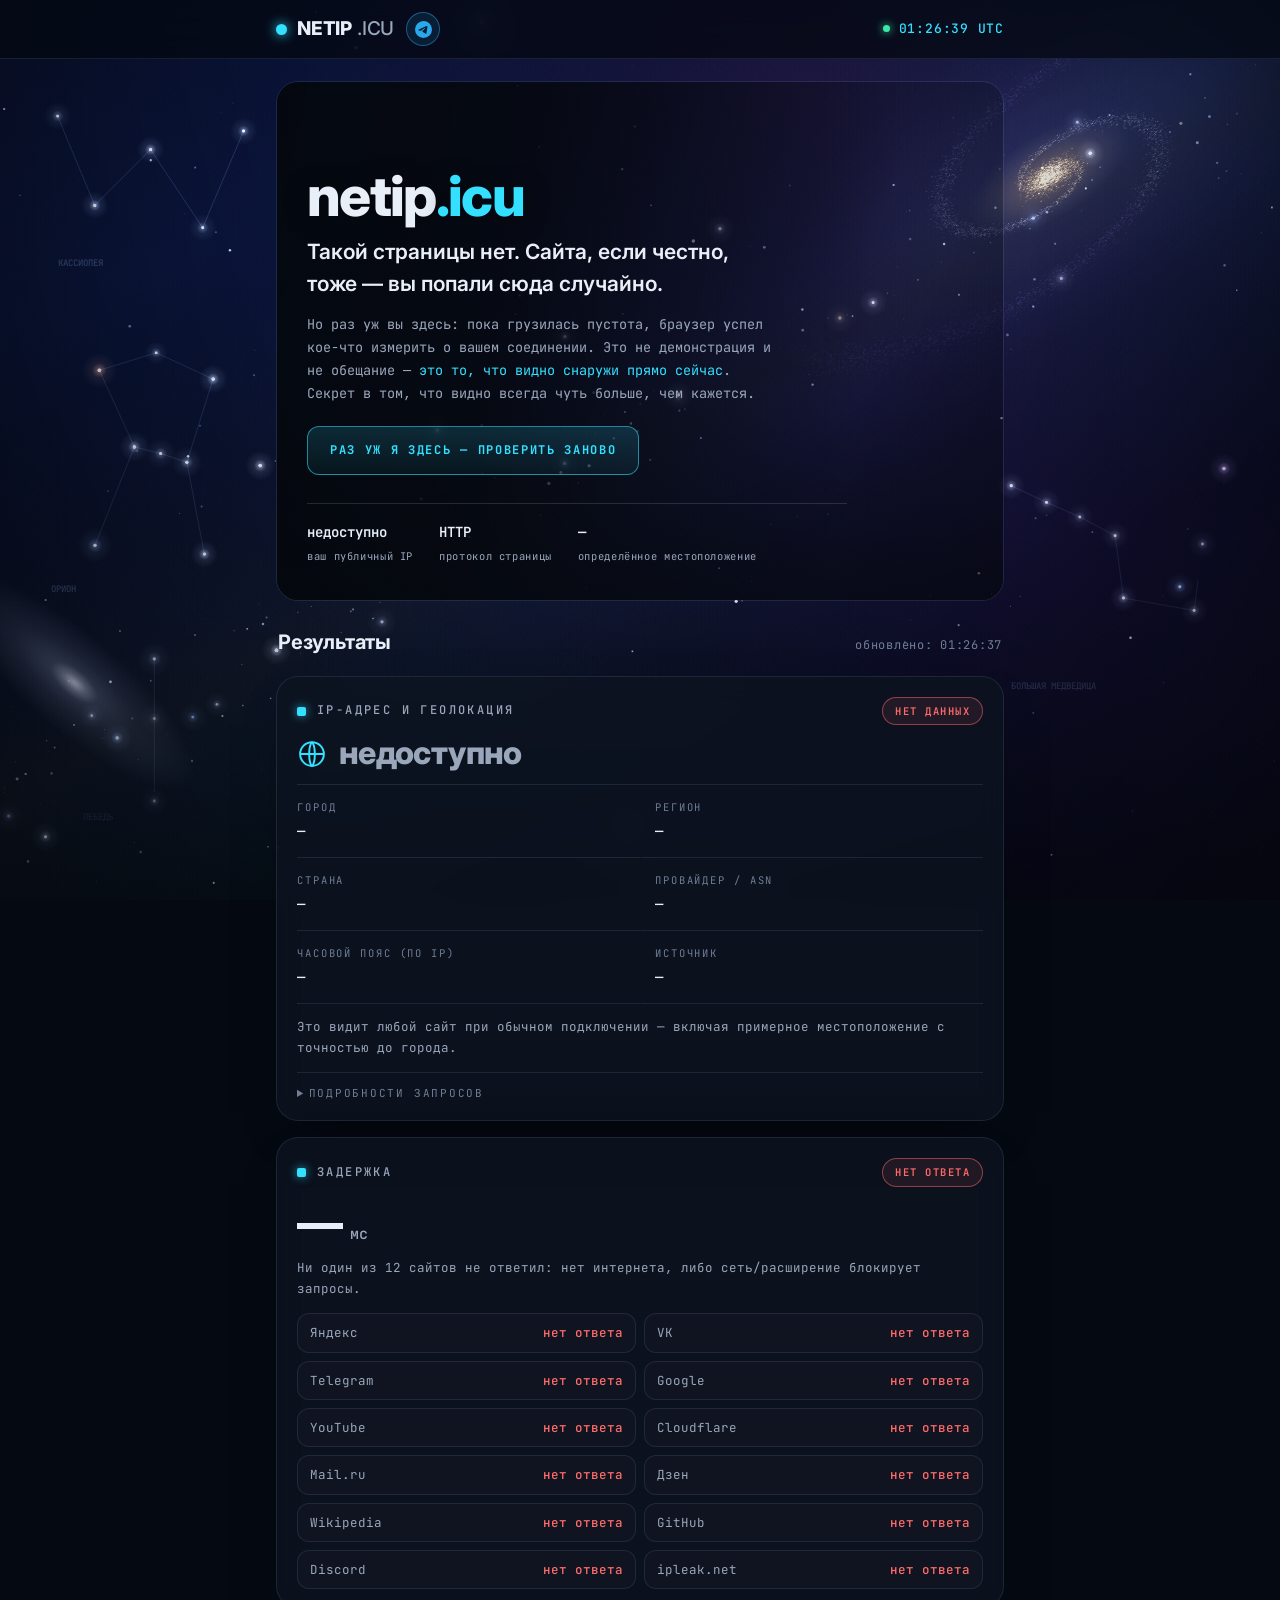
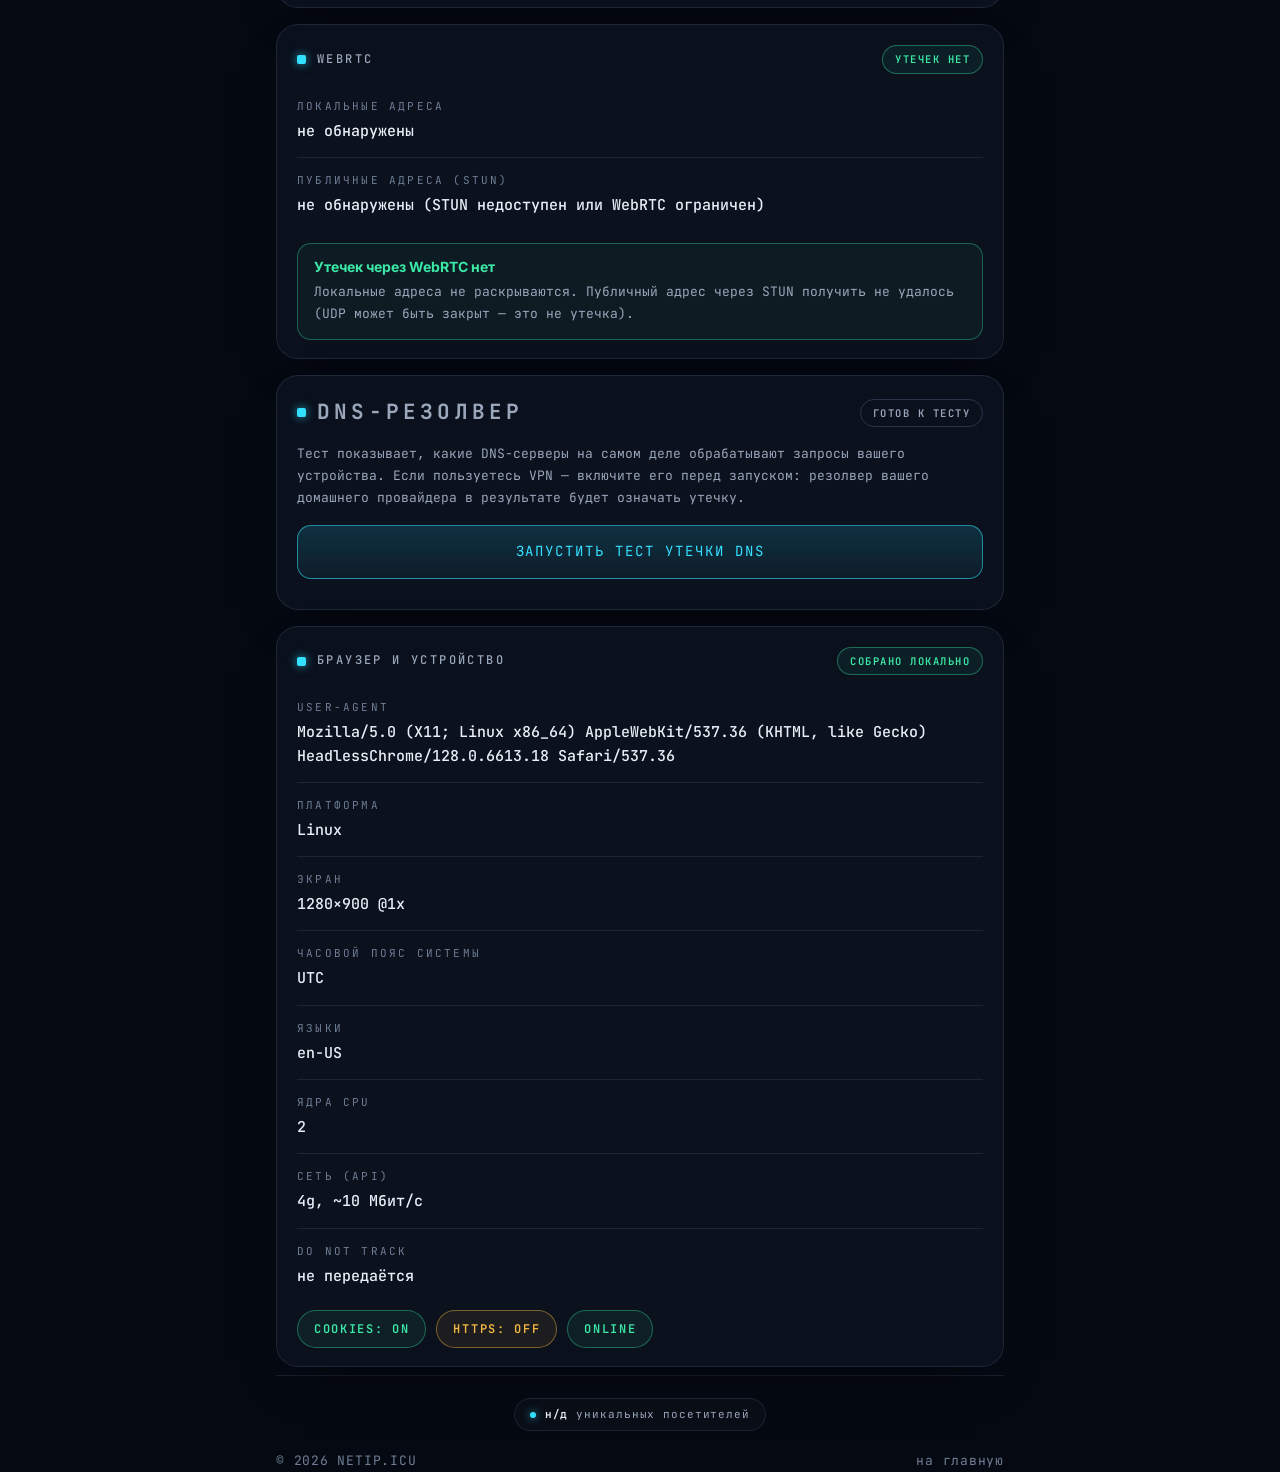
==== commit 5b81371e: "Add files via upload" ====
--- a/index.html
+++ b/index.html
@@ -26,8 +26,8 @@
 *,*::before,*::after{box-sizing:border-box;margin:0;padding:0}
 html{scroll-behavior:smooth;-webkit-text-size-adjust:100%}
 body{background:var(--bg);color:var(--txt);font-family:var(--mono);font-size:14px;line-height:1.55;min-height:100vh;overflow-x:hidden;-webkit-font-smoothing:antialiased}
-body::before{content:'';position:fixed;inset:-4%;z-index:-2;background:image-set(url('assets/img/hero-bottle.webp') type('image/webp'),url('assets/img/hero-bottle.jpg') type('image/jpeg')) center 30%/cover no-repeat;background-color:var(--bg);filter:blur(9px) brightness(.5) saturate(1.1);opacity:.55}
-body::after{content:'';position:fixed;inset:0;z-index:-1;pointer-events:none;background:radial-gradient(ellipse 80% 50% at 50% 0%,rgba(5,9,18,.15),rgba(5,9,18,.82) 70%,var(--bg)),linear-gradient(180deg,transparent 40%,var(--bg) 100%)}
+#canvas-bg{position:fixed;inset:0;z-index:-2;width:100%;height:100%;opacity:0;transition:opacity 2.4s var(--ease)}#canvas-bg.ready{opacity:1}
+body::after{content:'';position:fixed;inset:0;z-index:-1;pointer-events:none;background:radial-gradient(ellipse at 50% 0%,transparent 40%,rgba(4,6,10,.6) 100%)}
 a{color:inherit;text-decoration:none}button{font:inherit;color:inherit}
 :focus-visible{outline:2px solid var(--cyan);outline-offset:3px;border-radius:6px}
 /* header */
@@ -41,6 +41,24 @@
 .utc{display:flex;align-items:center;gap:9px;color:var(--cyan);font-weight:500;font-size:13px;letter-spacing:.06em;white-space:nowrap}
 .utc i{width:7px;height:7px;border-radius:50%;background:var(--green);box-shadow:0 0 8px var(--green);animation:pulse 2.2s ease-in-out infinite}
 @keyframes pulse{50%{opacity:.35}}
+/* hero: the photo is the background, copy sits on a legibility gradient */
+.hero{position:relative;isolation:isolate;overflow:hidden;border-radius:22px;border:1px solid var(--line);padding:56px 30px 36px;min-height:520px;display:flex;align-items:flex-end;margin-top:22px}
+.hero::before{content:'';position:absolute;inset:0;z-index:-2;background-image:url('assets/img/hero-bottle.jpg');background-image:image-set(url('assets/img/hero-bottle.webp') type('image/webp'),url('assets/img/hero-bottle.jpg') type('image/jpeg'));background-size:cover;background-position:center 38%;transform:scale(1.06);animation:heroBreathe 22s ease-in-out infinite alternate}
+.hero::after{content:'';position:absolute;inset:0;z-index:-1;background:linear-gradient(100deg,rgba(5,8,14,.96) 0%,rgba(5,8,14,.88) 32%,rgba(5,8,14,.5) 58%,rgba(5,8,14,.18) 78%,rgba(5,8,14,.35) 100%),linear-gradient(0deg,rgba(5,8,14,.55) 0%,transparent 40%)}
+@keyframes heroBreathe{from{transform:scale(1.02)}to{transform:scale(1.1)}}
+.hero-copy{max-width:560px;text-align:left}
+.hero-brand{font-family:var(--sans);font-weight:800;font-size:clamp(36px,6vw,56px);line-height:1;letter-spacing:-.03em;text-shadow:0 2px 24px rgba(0,0,0,.4);opacity:0;animation:heroIn .7s var(--ease) .05s forwards}
+.hero-brand span{color:var(--cyan)}
+.hero-tagline{font-family:var(--sans);font-weight:600;font-size:clamp(16px,2.4vw,21px);margin-top:12px;max-width:540px;text-wrap:balance;opacity:0;animation:heroIn .7s var(--ease) .16s forwards}
+.hero-sub{font-size:13.5px;color:var(--dim);margin-top:12px;max-width:470px;line-height:1.7;opacity:0;animation:heroIn .7s var(--ease) .27s forwards}.hero-sub .accent{color:var(--cyan)}
+.hero-actions{margin-top:22px;opacity:0;animation:heroIn .7s var(--ease) .38s forwards}.hero-actions .btn.main{margin-top:0}
+.hero-facts{margin-top:28px;display:flex;gap:26px;flex-wrap:wrap;padding-top:18px;border-top:1px solid rgba(233,239,249,.14);opacity:0;animation:heroIn .7s var(--ease) .49s forwards}
+.hero-fact{display:flex;flex-direction:column;gap:4px;min-width:0}
+.hero-fact-num{font-weight:600;font-size:14px;overflow-wrap:anywhere}.hero-fact-label{font-size:10.5px;letter-spacing:.06em;color:var(--dim)}
+@keyframes heroIn{from{opacity:0;transform:translateY(10px)}to{opacity:1;transform:none}}
+@media (max-width:860px){.hero{padding:200px 22px 26px;min-height:0}.hero::before{background-position:center 26%}.hero::after{background:linear-gradient(180deg,rgba(5,8,14,.05) 0%,rgba(5,8,14,.22) 26%,rgba(5,8,14,.84) 40%,rgba(5,8,14,.96) 56%,rgba(5,8,14,.98) 100%)}.hero-copy{max-width:100%}}
+@media (max-width:520px){.hero{padding:176px 18px 22px}}
+@media (prefers-reduced-motion:reduce){.hero::before{animation:none}.hero-brand,.hero-tagline,.hero-sub,.hero-actions,.hero-facts{opacity:1!important;transform:none!important}}
 /* layout */
 .wrap{max-width:760px;margin:0 auto;padding:0 16px}
 .intro{padding:34px 0 6px}
@@ -107,6 +125,7 @@
 </style>
 </head>
 <body>
+<canvas id="canvas-bg" aria-hidden="true"></canvas>
 <header class="top">
   <a class="brand" href="/" aria-label="netip.icu — на главную"><span class="dot"></span><b>NETIP</b><span class="tld">.ICU</span></a>
   <a class="tg" href="https://t.me/netipicu" target="_blank" rel="noopener noreferrer" aria-label="Telegram-группа netip.icu" title="Telegram-группа netip.icu"><svg viewBox="0 0 24 24" aria-hidden="true"><path d="M11.944 0A12 12 0 0 0 0 12a12 12 0 0 0 12 12 12 12 0 0 0 12-12A12 12 0 0 0 12 0a12 12 0 0 0-.056 0zm4.962 7.224c.1-.002.321.023.465.14a.506.506 0 0 1 .171.325c.016.093.036.306.02.472-.18 1.898-.962 6.502-1.36 8.627-.168.9-.499 1.201-.82 1.23-.696.065-1.225-.46-1.9-.902-1.056-.693-1.653-1.124-2.678-1.8-1.185-.78-.417-1.21.258-1.91.177-.184 3.247-2.977 3.307-3.23.007-.032.014-.15-.056-.212s-.174-.041-.249-.024c-.106.024-1.793 1.14-5.061 3.345-.48.33-.913.49-1.302.48-.428-.008-1.252-.241-1.865-.44-.752-.245-1.349-.374-1.297-.789.027-.216.325-.437.893-.663 3.498-1.524 5.83-2.529 6.998-3.014 3.332-1.386 4.025-1.627 4.476-1.635z"/></svg></a>
@@ -115,10 +134,18 @@
 </header>
 
 <main class="wrap">
-  <section class="intro">
-    <h1>Что о вас видит любой сайт</h1>
-    <p>IP-адрес, город, провайдер, задержка до популярных сайтов, утечки WebRTC и DNS. Всё измеряется прямо в вашем браузере — если источник данных недоступен, страница честно так и скажет.</p>
-    <button class="btn main" id="refresh" type="button">Обновить проверки</button>
+  <section class="hero" aria-labelledby="h1">
+    <div class="hero-copy">
+      <h1 class="hero-brand" id="h1">netip<span>.icu</span></h1>
+      <p class="hero-tagline">Такой страницы нет. Сайта, если честно, тоже — вы попали сюда случайно.</p>
+      <p class="hero-sub">Но раз уж вы здесь: пока грузилась пустота, браузер успел кое-что измерить о вашем соединении. Это не демонстрация и не обещание — <span class="accent">это то, что видно снаружи прямо сейчас</span>. Секрет в том, что видно всегда чуть больше, чем кажется.</p>
+      <div class="hero-actions"><button class="btn main" id="refresh" type="button">раз уж я здесь — проверить заново</button></div>
+      <div class="hero-facts">
+        <div class="hero-fact"><span class="hero-fact-num" id="hf-ip">…</span><span class="hero-fact-label">ваш публичный IP</span></div>
+        <div class="hero-fact"><span class="hero-fact-num" id="hf-proto">—</span><span class="hero-fact-label">протокол страницы</span></div>
+        <div class="hero-fact"><span class="hero-fact-num" id="hf-geo">…</span><span class="hero-fact-label">определённое местоположение</span></div>
+      </div>
+    </div>
   </section>
   <noscript><p>Для проверок нужен JavaScript — включите его в настройках браузера.</p></noscript>
 
@@ -173,6 +200,361 @@
   </div>
 </footer>
 
+<script id="cosmos">
+(() => { try {
+/* ============================================================
+   COSMOS BACKGROUND (decorative only, no data claims)
+   deep-space nebulae · milky-way band · slowly rotating spiral
+   galaxy · three star layers with twinkle and scroll/pointer
+   parallax · real constellations (Кассиопея, Большая Медведица,
+   Орион, Лебедь) that draw themselves in · rare shooting stars
+   ============================================================ */
+const bgCanvas = document.getElementById('canvas-bg');
+const bgCtx = bgCanvas.getContext('2d');
+const REDUCED_MOTION = window.matchMedia && window.matchMedia('(prefers-reduced-motion: reduce)').matches;
+
+let cvW = 0, cvH = 0, cvDpr = 1;
+let nebulaLayer = null, galaxySprite = null;
+let scrollTarget = window.scrollY || 0, scrollSmooth = scrollTarget;
+let pointerX = 0, pointerSmooth = 0;
+const glowSprites = {};
+const cosmosStars = [];
+
+// seeded RNG: the sky looks the same on every visit
+function makeRng(seed) {
+  return function () {
+    seed |= 0; seed = (seed + 0x6D2B79F5) | 0;
+    let t = Math.imul(seed ^ (seed >>> 15), 1 | seed);
+    t = (t + Math.imul(t ^ (t >>> 7), 61 | t)) ^ t;
+    return ((t ^ (t >>> 14)) >>> 0) / 4294967296;
+  };
+}
+const rnd = makeRng(20261018);
+const bell = () => (rnd() + rnd() + rnd() + rnd() - 2) / 2;      // soft bell curve, -1..1
+const clamp01 = v => Math.max(0, Math.min(1, v));
+
+const STAR_TINTS = [
+  { rgb: [223, 232, 255], w: 68 },   // white-blue
+  { rgb: [155, 188, 255], w: 18 },   // blue giant
+  { rgb: [255, 227, 184], w: 9 },    // warm
+  { rgb: [201, 168, 255], w: 5 },    // violet
+];
+function pickTint() {
+  let r = rnd() * 100, acc = 0;
+  for (const t of STAR_TINTS) { acc += t.w; if (r < acc) return t.rgb; }
+  return STAR_TINTS[0].rgb;
+}
+
+function glowSprite(rgb) {
+  const key = rgb.join(',');
+  if (glowSprites[key]) return glowSprites[key];
+  const S = 64, c = document.createElement('canvas');
+  c.width = c.height = S;
+  const g = c.getContext('2d');
+  const grd = g.createRadialGradient(S / 2, S / 2, 0, S / 2, S / 2, S / 2);
+  grd.addColorStop(0, `rgba(${key},1)`);
+  grd.addColorStop(0.16, `rgba(${key},0.55)`);
+  grd.addColorStop(0.42, `rgba(${key},0.14)`);
+  grd.addColorStop(1, `rgba(${key},0)`);
+  g.fillStyle = grd; g.fillRect(0, 0, S, S);
+  return (glowSprites[key] = c);
+}
+
+function buildStars() {
+  cosmosStars.length = 0;
+  const area = Math.max(1, window.innerWidth * window.innerHeight);
+  const count = Math.min(560, Math.max(150, Math.round(area / 4000)));
+  for (let i = 0; i < count; i++) {
+    const depth = rnd();                                   // 0 far … 1 near
+    let nx = rnd(), ny = rnd();
+    if (rnd() < 0.42) {                                    // crowd into the milky-way band
+      const t = rnd(), off = bell() * 0.1;
+      nx = t + off * 0.35;
+      ny = (0.88 - t * 0.78) + off;
+      nx = ((nx % 1) + 1) % 1; ny = ((ny % 1) + 1) % 1;
+    }
+    const tint = pickTint();
+    cosmosStars.push({
+      nx, ny, depth, tint,
+      fill: `rgb(${tint[0]},${tint[1]},${tint[2]})`,
+      r: 0.4 + depth * depth * 1.3,
+      a: 0.26 + depth * 0.62,
+      tw: 0.5 + rnd() * 1.9,
+      ph: rnd() * 6.283,
+      glow: depth > 0.86 && rnd() < 0.6,
+    });
+  }
+}
+
+function buildNebula() {
+  const s = 0.5;                                           // low-res layer, scaled up = soft clouds
+  const c = document.createElement('canvas');
+  c.width = Math.ceil(cvW * s); c.height = Math.ceil(cvH * s);
+  const g = c.getContext('2d');
+  g.scale(s, s);
+  const W = cvW, H = cvH;
+
+  const base = g.createLinearGradient(0, 0, 0, H);
+  base.addColorStop(0, '#070b1f'); base.addColorStop(0.55, '#050816'); base.addColorStop(1, '#03050d');
+  g.fillStyle = base; g.fillRect(0, 0, W, H);
+
+  const cloud = (x, y, r, rgb, a, sx, sy, rot) => {
+    const R = r * Math.max(W, H);
+    g.save(); g.translate(x * W, y * H); g.rotate(rot); g.scale(sx, sy);
+    const grd = g.createRadialGradient(0, 0, 0, 0, 0, R);
+    grd.addColorStop(0, `rgba(${rgb},${a})`);
+    grd.addColorStop(0.5, `rgba(${rgb},${a * 0.38})`);
+    grd.addColorStop(1, `rgba(${rgb},0)`);
+    g.fillStyle = grd; g.beginPath(); g.arc(0, 0, R, 0, 6.2832); g.fill();
+    g.restore();
+  };
+  g.globalCompositeOperation = 'lighter';
+  cloud(0.14, 0.30, 0.55, '31,79,216', 0.17, 1.5, 0.8, -0.4);     // blue
+  cloud(0.78, 0.58, 0.50, '106,61,240', 0.14, 1.3, 0.9, 0.5);     // violet
+  cloud(0.62, 0.10, 0.34, '196,59,154', 0.07, 1.2, 0.8, 0.2);     // magenta
+  cloud(0.30, 0.90, 0.40, '23,182,201', 0.07, 1.4, 0.7, -0.2);    // teal
+  cloud(0.93, 0.12, 0.30, '41,121,255', 0.11, 1, 1, 0);           // brand blue
+  cloud(0.07, 0.74, 0.045, '210,220,255', 0.36, 2.6, 0.8, 0.7);   // distant elliptical galaxy
+  cloud(0.07, 0.74, 0.012, '255,240,220', 0.55, 1.8, 0.8, 0.7);
+
+  // milky-way band, running lower-left → upper-right
+  const ang = Math.atan2(-0.78 * H, W), len = Math.hypot(W, 0.78 * H), bw = Math.min(W, H) * 0.34;
+  g.save(); g.translate(W * 0.5, H * 0.49); g.rotate(ang);
+  const band = g.createLinearGradient(0, -bw, 0, bw);
+  band.addColorStop(0, 'rgba(150,175,255,0)');
+  band.addColorStop(0.40, 'rgba(150,175,255,0.05)');
+  band.addColorStop(0.50, 'rgba(195,208,255,0.09)');
+  band.addColorStop(0.60, 'rgba(150,175,255,0.05)');
+  band.addColorStop(1, 'rgba(150,175,255,0)');
+  g.fillStyle = band; g.fillRect(-len * 0.6, -bw, len * 1.2, bw * 2);
+  g.globalCompositeOperation = 'source-over';              // dark dust lane through the band
+  const dust = g.createLinearGradient(0, -bw * 0.2, 0, bw * 0.2);
+  dust.addColorStop(0, 'rgba(3,5,13,0)'); dust.addColorStop(0.5, 'rgba(3,5,13,0.26)'); dust.addColorStop(1, 'rgba(3,5,13,0)');
+  g.fillStyle = dust; g.fillRect(-len * 0.6, -bw * 0.2, len * 1.2, bw * 0.4);
+  g.restore();
+
+  nebulaLayer = c;
+}
+
+function buildGalaxy() {
+  const S = 720, cx = S / 2, cy = S / 2, R = S * 0.42;
+  const c = document.createElement('canvas');
+  c.width = c.height = S;
+  const g = c.getContext('2d');
+  g.globalCompositeOperation = 'lighter';
+
+  const halo = g.createRadialGradient(cx, cy, 0, cx, cy, S * 0.46);
+  halo.addColorStop(0, 'rgba(255,236,206,0.55)');
+  halo.addColorStop(0.08, 'rgba(255,220,180,0.32)');
+  halo.addColorStop(0.28, 'rgba(150,170,255,0.10)');
+  halo.addColorStop(1, 'rgba(90,70,200,0)');
+  g.fillStyle = halo; g.fillRect(0, 0, S, S);
+
+  for (let i = 0; i < 7800; i++) {                         // two logarithmic spiral arms
+    const arm = i % 2;
+    const t = Math.pow(rnd(), 0.72);
+    const r = 14 + t * R;
+    const theta = arm * Math.PI + Math.log(r / 14 + 1) * 2.9 + bell() * 0.2 * (0.6 + t);
+    const spread = (3 + r * 0.075) * 1.7;
+    const x = cx + Math.cos(theta) * r + bell() * spread;
+    const y = cy + Math.sin(theta) * r + bell() * spread;
+    const k = r / R;
+    let rgb = k < 0.2 ? '255,232,200' : (k < 0.55 ? '190,206,255' : '150,125,245');
+    if (k > 0.25 && rnd() < 0.035) rgb = '255,150,215';    // star-forming regions
+    const a = (0.10 + rnd() * 0.5) * (1.05 - k * 0.55);
+    const sz = 0.5 + rnd() * 1.1 * (1 - k * 0.4);
+    g.fillStyle = `rgba(${rgb},${a})`;
+    g.fillRect(x, y, sz, sz);
+  }
+  for (let i = 0; i < 1800; i++) {                         // bright central bulge
+    const x = cx + bell() * 46, y = cy + bell() * 46;
+    g.fillStyle = `rgba(255,230,195,${0.12 + rnd() * 0.4})`;
+    g.fillRect(x, y, 0.8 + rnd() * 0.9, 0.8 + rnd() * 0.9);
+  }
+  galaxySprite = c;
+}
+
+const CONSTELLATIONS = [
+  { name: 'Кассиопея', x: 0.045, y: 0.075, size: 0.17, delay: 0.5,
+    pts: [[0, 0.30], [0.20, 0.78], [0.50, 0.48], [0.78, 0.90], [1, 0.38]],
+    lines: [[0, 1], [1, 2], [2, 3], [3, 4]] },
+  { name: 'Орион', x: 0.040, y: 0.40, size: 0.20, delay: 1.3,
+    pts: [[0.22, 0.08, 1.5, [255, 176, 128]], [0.74, 0.12, 1.1], [0.62, 0.50, 1.2], [0.50, 0.46, 1.2], [0.38, 0.43, 1.2],
+          [0.70, 0.92, 1.0], [0.20, 0.88, 1.5, [170, 205, 255]], [0.48, 0.0, 0.7]],
+    lines: [[0, 4], [1, 2], [4, 3], [3, 2], [6, 4], [5, 2], [0, 7], [7, 1]] },
+  { name: 'Большая Медведица', x: 0.79, y: 0.52, size: 0.19, delay: 2.1,
+    pts: [[0.00, 0.12], [0.17, 0.20], [0.33, 0.27], [0.50, 0.36], [0.54, 0.66], [0.88, 0.72], [0.92, 0.40]],
+    lines: [[0, 1], [1, 2], [2, 3], [3, 4], [4, 5], [5, 6], [6, 3]] },
+  { name: 'Лебедь', x: 0.065, y: 0.74, size: 0.13, delay: 2.9,
+    pts: [[0.50, 0.0, 1.4], [0.50, 0.42, 1.1], [0.50, 1.0, 1.0], [0.06, 0.40, 0.8], [0.94, 0.32, 0.8]],
+    lines: [[0, 1], [1, 2], [3, 1], [1, 4]] },
+];
+
+let shootingStar = null, nextShootAt = 3 + rnd() * 4;
+function drawShootingStar(t, dt) {
+  if (REDUCED_MOTION) return;
+  if (!shootingStar && t > nextShootAt) {
+    const dir = rnd() < 0.5 ? 1 : -1;
+    shootingStar = { x: cvW * (0.15 + rnd() * 0.7), y: cvH * (0.03 + rnd() * 0.35),
+      vx: dir * (700 + rnd() * 500), vy: 260 + rnd() * 260, life: 0, max: 0.9 + rnd() * 0.5, len: 130 + rnd() * 120 };
+    nextShootAt = t + 7 + rnd() * 10;
+  }
+  const s = shootingStar;
+  if (!s) return;
+  s.life += dt; s.x += s.vx * dt; s.y += s.vy * dt;
+  const p = s.life / s.max;
+  if (p >= 1) { shootingStar = null; return; }
+  const a = Math.sin(p * Math.PI);
+  const sp = Math.hypot(s.vx, s.vy), tx = s.x - (s.vx / sp) * s.len, ty = s.y - (s.vy / sp) * s.len;
+  const grd = bgCtx.createLinearGradient(s.x, s.y, tx, ty);
+  grd.addColorStop(0, `rgba(235,242,255,${0.9 * a})`);
+  grd.addColorStop(0.35, `rgba(150,185,255,${0.35 * a})`);
+  grd.addColorStop(1, 'rgba(150,185,255,0)');
+  bgCtx.strokeStyle = grd; bgCtx.lineWidth = 1.4; bgCtx.lineCap = 'round';
+  bgCtx.beginPath(); bgCtx.moveTo(s.x, s.y); bgCtx.lineTo(tx, ty); bgCtx.stroke();
+  const gs = glowSprite([210, 225, 255]);
+  bgCtx.globalAlpha = a; bgCtx.drawImage(gs, s.x - 9, s.y - 9, 18, 18);
+}
+
+function drawConstellations(t) {
+  const unit = Math.max(120, Math.min(300, Math.min(cvW, cvH) * 0.34));
+  CONSTELLATIONS.forEach((cn, ci) => {
+    const reveal = REDUCED_MOTION ? 1 : clamp01((t - cn.delay) / 2.6);
+    if (reveal <= 0) return;
+    const sc = unit * (cn.size / 0.17) * 0.62;
+    const ox = cn.x * cvW - pointerSmooth * 5;
+    const oy = cn.y * cvH - scrollSmooth * 0.05;
+    if (oy < -sc * 1.4 || oy > cvH + sc * 0.4) return;
+    const P = cn.pts.map(p => [ox + p[0] * sc, oy + p[1] * sc]);
+    const pulse = REDUCED_MOTION ? 0 : Math.sin(t * 0.6 + ci) * 0.03;
+
+    bgCtx.globalCompositeOperation = 'lighter';
+    bgCtx.lineWidth = 0.8; bgCtx.lineCap = 'round';
+    cn.lines.forEach(([a, b], li) => {
+      const p = clamp01(reveal * cn.lines.length - li);    // lines draw themselves one by one
+      if (p <= 0) return;
+      const [x1, y1] = P[a], [x2, y2] = P[b];
+      bgCtx.strokeStyle = `rgba(140,178,255,${0.2 + pulse})`;
+      bgCtx.globalAlpha = 1;
+      bgCtx.beginPath(); bgCtx.moveTo(x1, y1); bgCtx.lineTo(x1 + (x2 - x1) * p, y1 + (y2 - y1) * p); bgCtx.stroke();
+    });
+    cn.pts.forEach((pt, i) => {
+      const m = pt[2] || 1, rgb = pt[3] || [205, 222, 255];
+      const tw = REDUCED_MOTION ? 1 : 0.8 + 0.2 * Math.sin(t * 1.3 + i * 1.7 + ci);
+      const sz = (12 + m * 15);
+      bgCtx.globalAlpha = reveal * tw * 0.85;
+      bgCtx.drawImage(glowSprite(rgb), P[i][0] - sz / 2, P[i][1] - sz / 2, sz, sz);
+      bgCtx.globalAlpha = reveal * tw;
+      bgCtx.fillStyle = '#f4f8ff';
+      bgCtx.beginPath(); bgCtx.arc(P[i][0], P[i][1], 0.9 + m * 0.55, 0, 6.2832); bgCtx.fill();
+    });
+    bgCtx.globalCompositeOperation = 'source-over';
+    bgCtx.globalAlpha = reveal * 0.34;
+    bgCtx.fillStyle = 'rgb(150,185,255)';
+    bgCtx.font = '500 9px "JetBrains Mono", monospace';
+    bgCtx.fillText(cn.name.toUpperCase(), ox, oy + sc * 1.02 + 16);
+  });
+  bgCtx.globalAlpha = 1;
+}
+
+// Frame-time governor: on a slow device the sky quietly steps down
+// (full → 1x pixel density → no star glows) instead of making the page janky.
+let cosmosQuality = 2, cosmosSlow = 0, cosmosEma = 16;
+function cosmosGovern(rawMs) {
+  if (rawMs <= 0 || rawMs > 250) return;                   // first frame / tab was hidden: ignore
+  cosmosEma += (rawMs - cosmosEma) * 0.08;
+  cosmosSlow = cosmosEma > 36 ? cosmosSlow + 1 : Math.max(0, cosmosSlow - 2);
+  if (cosmosSlow > 90 && cosmosQuality > 0) {
+    cosmosQuality--; cosmosSlow = 0; cosmosEma = 16;
+    sizeCosmos();
+  }
+}
+
+function sizeCosmos() {
+  const prevW = cvW, prevH = cvH;
+  cvW = window.innerWidth; cvH = window.innerHeight;
+  cvDpr = cosmosQuality >= 2 ? Math.min(window.devicePixelRatio || 1, 2) : 1;
+  bgCanvas.width = Math.round(cvW * cvDpr);
+  bgCanvas.height = Math.round(cvH * cvDpr);
+  // mobile URL-bar jitter changes only the height a little: don't rebuild the sky for that
+  if (!nebulaLayer || Math.abs(cvW - prevW) > 0 || Math.abs(cvH - prevH) > 160) buildNebula();
+}
+
+let cosmosT0 = performance.now(), cosmosLast = cosmosT0;
+function drawCosmos(now) {
+  const t = (now - cosmosT0) / 1000;
+  const dt = Math.min(0.05, (now - cosmosLast) / 1000);
+  cosmosGovern(now - cosmosLast);
+  cosmosLast = now;
+  scrollSmooth += (scrollTarget - scrollSmooth) * Math.min(1, dt * 6);
+  pointerSmooth += (pointerX - pointerSmooth) * Math.min(1, dt * 3);
+
+  const ctx = bgCtx;
+  ctx.setTransform(cvDpr, 0, 0, cvDpr, 0, 0);
+  ctx.globalCompositeOperation = 'source-over';
+  ctx.globalAlpha = 1;
+  ctx.clearRect(0, 0, cvW, cvH);
+
+  // nebulae: a very slow drift
+  const dx = REDUCED_MOTION ? 0 : Math.sin(t * 0.03) * 14, dy = REDUCED_MOTION ? 0 : Math.cos(t * 0.025) * 10;
+  ctx.drawImage(nebulaLayer, -20 + dx - pointerSmooth * 6, -20 + dy - scrollSmooth * 0.02, cvW + 40, cvH + 40);
+
+  // spiral galaxy: tilted disc, turning once in ~10 minutes
+  const narrow = cvW < 720;
+  const gSize = Math.min(cvW, cvH) * (narrow ? 0.95 : 0.78);
+  ctx.save();
+  ctx.translate(cvW * (narrow ? 0.78 : 0.82) - pointerSmooth * 10, cvH * 0.2 - scrollSmooth * 0.03);
+  ctx.rotate(-0.55); ctx.scale(1, 0.46);
+  ctx.rotate(REDUCED_MOTION ? 0.6 : t * 0.01);
+  ctx.globalAlpha = 0.92;
+  ctx.drawImage(galaxySprite, -gSize / 2, -gSize / 2, gSize, gSize);
+  ctx.restore();
+
+  // stars
+  ctx.globalCompositeOperation = 'lighter';
+  for (let i = 0; i < cosmosStars.length; i++) {
+    const s = cosmosStars[i], f = 0.015 + s.depth * 0.1;
+    let x = s.nx * cvW - pointerSmooth * f * 60;
+    let y = s.ny * cvH - scrollSmooth * f;
+    x = ((x % cvW) + cvW) % cvW; y = ((y % cvH) + cvH) % cvH;
+    const a = s.a * (REDUCED_MOTION ? 1 : 0.68 + 0.32 * Math.sin(t * s.tw + s.ph));
+    if (s.glow && cosmosQuality > 0) {
+      const sz = 14 + s.depth * 16;
+      ctx.globalAlpha = a * 0.9;
+      ctx.drawImage(glowSprite(s.tint), x - sz / 2, y - sz / 2, sz, sz);
+    }
+    ctx.globalAlpha = Math.min(1, a * 1.15);
+    ctx.fillStyle = s.fill;
+    if (s.r > 1) { ctx.beginPath(); ctx.arc(x, y, s.r, 0, 6.2832); ctx.fill(); }
+    else ctx.fillRect(x - s.r, y - s.r, s.r * 2, s.r * 2);
+  }
+  ctx.globalAlpha = 1;
+
+  drawConstellations(t);
+  ctx.globalCompositeOperation = 'lighter';
+  drawShootingStar(t, dt);
+  ctx.globalCompositeOperation = 'source-over';
+  ctx.globalAlpha = 1;
+
+  if (!bgCanvas.classList.contains('ready')) bgCanvas.classList.add('ready');
+  if (!REDUCED_MOTION) requestAnimationFrame(drawCosmos);
+}
+
+buildStars();
+buildGalaxy();
+sizeCosmos();
+if (REDUCED_MOTION) cosmosT0 -= 8000;                      // static, fully revealed sky
+requestAnimationFrame(drawCosmos);
+
+let cosmosResizeTimer = null;
+window.addEventListener('resize', () => {
+  clearTimeout(cosmosResizeTimer);
+  cosmosResizeTimer = setTimeout(() => { sizeCosmos(); if (REDUCED_MOTION) requestAnimationFrame(drawCosmos); }, 120);
+});
+window.addEventListener('scroll', () => { scrollTarget = window.scrollY || 0; }, { passive: true });
+
+} catch (e) { console.warn("[cosmos]", e); } })();
+</script>
 <script>
 (() => {
 'use strict';
@@ -243,6 +625,8 @@
   put('#f-isp', [S.isp, S.asn].filter(Boolean).join(' · '));
   if (S.tz) { const sys = Intl.DateTimeFormat().resolvedOptions().timeZone; $('#f-tz').innerHTML = esc(S.tz) + (sys && sys !== S.tz ? '<span class="sub warn">отличается от системного (' + esc(sys) + ')</span>' : ''); } else $('#f-tz').textContent = ph;
   put('#f-src', S.src.join(', '));
+  $('#hf-ip').textContent = S.ip || (final ? 'недоступно' : '…');
+  $('#hf-geo').innerHTML = (S.city || cname) ? flagEl(S.cc) + esc([S.city, cname].filter(Boolean).join(', ')) : (final ? '—' : '…');
   const chip = $('#ip-chip');
   if (S.ip && S.cc && (S.isp || S.asn)) setChip(chip, 'ok', 'определён');
   else if (S.ip) setChip(chip, final ? 'warn' : 'busy', final ? 'частично' : 'определяем…');
@@ -661,9 +1045,10 @@
   if (busy) return; busy = true; const btn = $('#refresh'); btn.disabled = true; btn.textContent = 'Идёт проверка…';
   try { await Promise.allSettled([runIp(), runLatency(), runWebrtc()]); } finally {
     const d = new Date(), p = n => String(n).padStart(2, '0'); $('#upd').textContent = 'обновлено: ' + p(d.getHours()) + ':' + p(d.getMinutes()) + ':' + p(d.getSeconds());
-    btn.disabled = false; btn.textContent = 'Обновить проверки'; busy = false;
-  }
-}
+    btn.disabled = false; btn.textContent = 'раз уж я здесь — проверить заново'; busy = false;
+  }
+}
+$('#hf-proto').textContent = location.protocol.replace(':', '').toUpperCase() || '—';
 renderDevice();
 const mountDns = () => { injectStyle('dx-style', DNS_CSS); const m = $('#dns-mount'), tmp = document.createElement('div'); tmp.innerHTML = DNS_HTML; const sec = tmp.firstElementChild; m.replaceWith(sec); initDnsBlock(sec); };
 mountDns();
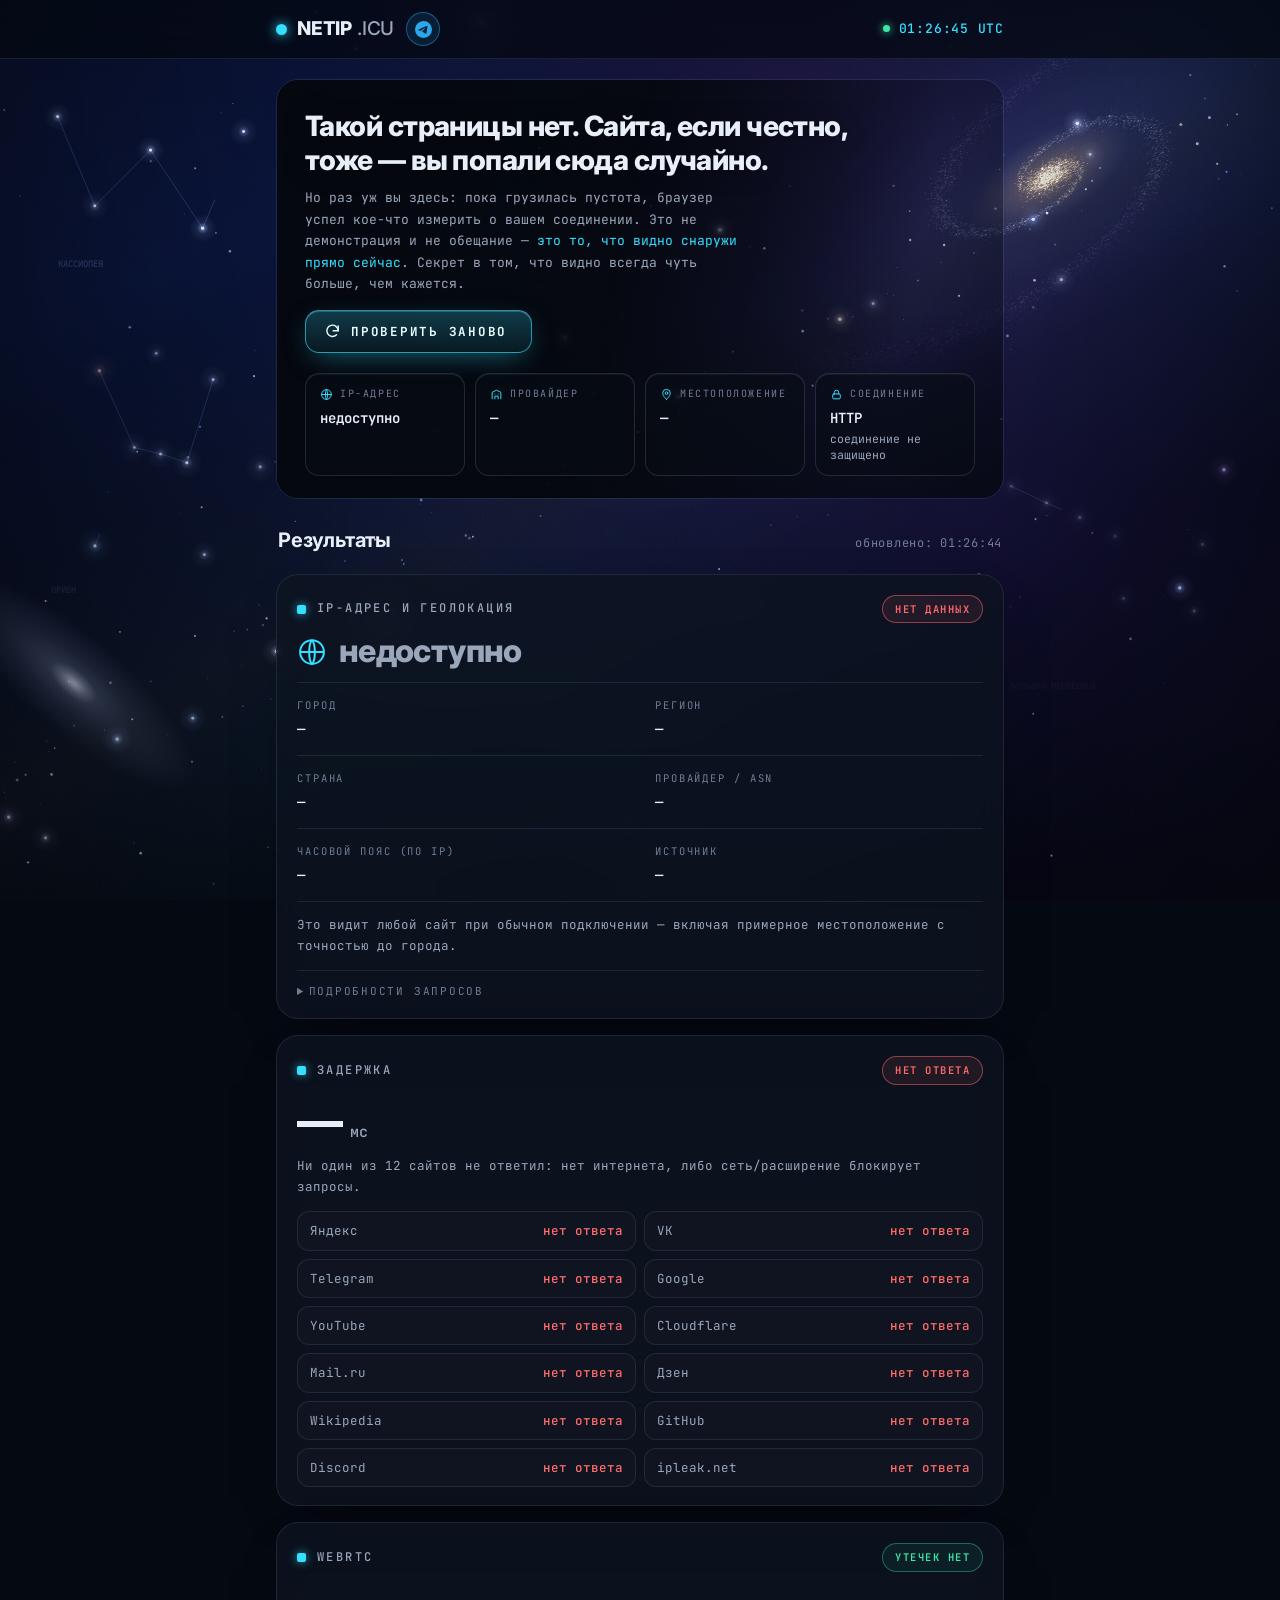
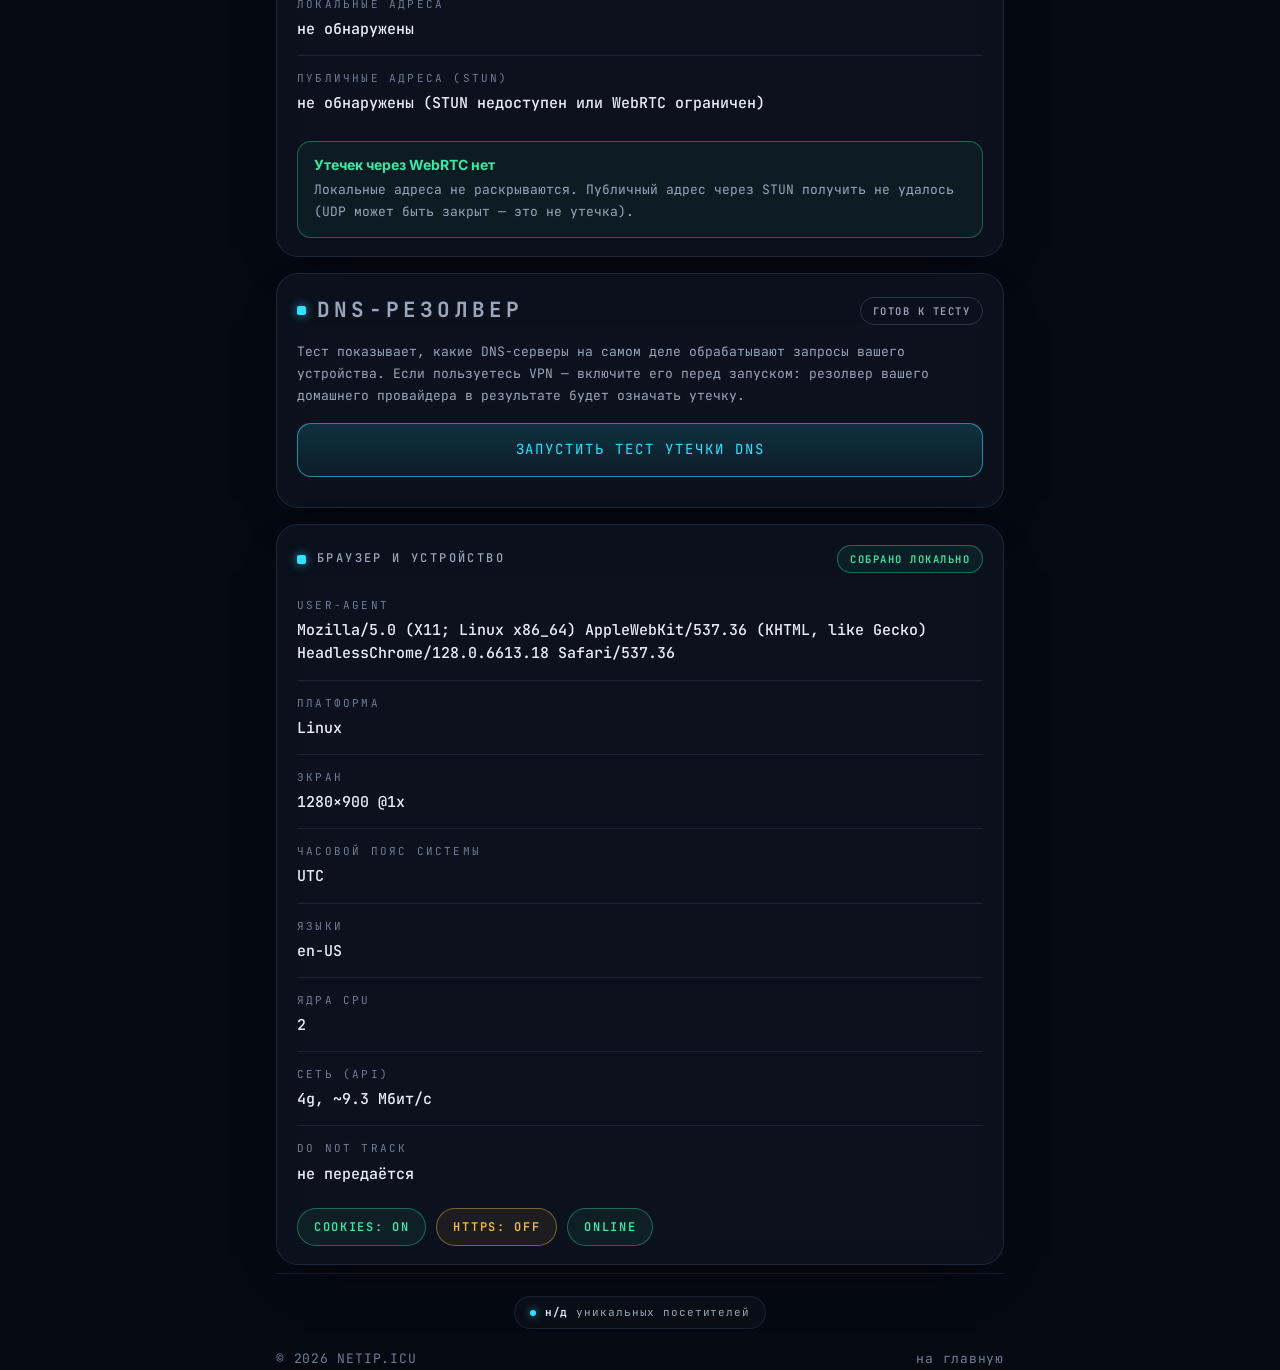
==== commit bf97a817: "Add files via upload" ====
--- a/index.html
+++ b/index.html
@@ -42,23 +42,31 @@
 .utc i{width:7px;height:7px;border-radius:50%;background:var(--green);box-shadow:0 0 8px var(--green);animation:pulse 2.2s ease-in-out infinite}
 @keyframes pulse{50%{opacity:.35}}
 /* hero: the photo is the background, copy sits on a legibility gradient */
-.hero{position:relative;isolation:isolate;overflow:hidden;border-radius:22px;border:1px solid var(--line);padding:56px 30px 36px;min-height:520px;display:flex;align-items:flex-end;margin-top:22px}
+.hero{position:relative;isolation:isolate;overflow:hidden;border-radius:22px;border:1px solid var(--line);padding:30px 28px 22px;min-height:360px;display:flex;flex-direction:column;justify-content:flex-end;margin-top:20px}
 .hero::before{content:'';position:absolute;inset:0;z-index:-2;background-image:url('assets/img/hero-bottle.jpg');background-image:image-set(url('assets/img/hero-bottle.webp') type('image/webp'),url('assets/img/hero-bottle.jpg') type('image/jpeg'));background-size:cover;background-position:center 38%;transform:scale(1.06);animation:heroBreathe 22s ease-in-out infinite alternate}
-.hero::after{content:'';position:absolute;inset:0;z-index:-1;background:linear-gradient(100deg,rgba(5,8,14,.96) 0%,rgba(5,8,14,.88) 32%,rgba(5,8,14,.5) 58%,rgba(5,8,14,.18) 78%,rgba(5,8,14,.35) 100%),linear-gradient(0deg,rgba(5,8,14,.55) 0%,transparent 40%)}
+.hero::after{content:'';position:absolute;inset:0;z-index:-1;background:linear-gradient(100deg,rgba(5,8,14,.97) 0%,rgba(5,8,14,.94) 46%,rgba(5,8,14,.66) 64%,rgba(5,8,14,.22) 84%,rgba(5,8,14,.42) 100%),linear-gradient(0deg,rgba(5,8,14,.6) 0%,transparent 45%)}
 @keyframes heroBreathe{from{transform:scale(1.02)}to{transform:scale(1.1)}}
-.hero-copy{max-width:560px;text-align:left}
-.hero-brand{font-family:var(--sans);font-weight:800;font-size:clamp(36px,6vw,56px);line-height:1;letter-spacing:-.03em;text-shadow:0 2px 24px rgba(0,0,0,.4);opacity:0;animation:heroIn .7s var(--ease) .05s forwards}
-.hero-brand span{color:var(--cyan)}
-.hero-tagline{font-family:var(--sans);font-weight:600;font-size:clamp(16px,2.4vw,21px);margin-top:12px;max-width:540px;text-wrap:balance;opacity:0;animation:heroIn .7s var(--ease) .16s forwards}
-.hero-sub{font-size:13.5px;color:var(--dim);margin-top:12px;max-width:470px;line-height:1.7;opacity:0;animation:heroIn .7s var(--ease) .27s forwards}.hero-sub .accent{color:var(--cyan)}
-.hero-actions{margin-top:22px;opacity:0;animation:heroIn .7s var(--ease) .38s forwards}.hero-actions .btn.main{margin-top:0}
-.hero-facts{margin-top:28px;display:flex;gap:26px;flex-wrap:wrap;padding-top:18px;border-top:1px solid rgba(233,239,249,.14);opacity:0;animation:heroIn .7s var(--ease) .49s forwards}
-.hero-fact{display:flex;flex-direction:column;gap:4px;min-width:0}
-.hero-fact-num{font-weight:600;font-size:14px;overflow-wrap:anywhere}.hero-fact-label{font-size:10.5px;letter-spacing:.06em;color:var(--dim)}
+.hero-copy{max-width:600px;text-align:left}
+.hero-tagline{font-family:var(--sans);font-weight:800;font-size:clamp(21px,3.1vw,28px);line-height:1.2;letter-spacing:-.02em;max-width:600px;text-wrap:balance;text-shadow:0 2px 24px rgba(0,0,0,.45);opacity:0;animation:heroIn .7s var(--ease) .05s forwards}
+.hero-sub{font-size:13px;color:var(--dim);margin-top:10px;max-width:450px;line-height:1.65;opacity:0;animation:heroIn .7s var(--ease) .15s forwards}.hero-sub .accent{color:var(--cyan)}
+.hero-actions{margin-top:16px;opacity:0;animation:heroIn .7s var(--ease) .25s forwards}
+.hero-btn{display:inline-flex;align-items:center;gap:10px;padding:12px 24px 12px 18px;border-radius:14px;border:1px solid rgba(52,224,255,.6);background:linear-gradient(180deg,rgba(52,224,255,.24),rgba(52,224,255,.08));color:#eafcff;font:700 12.5px/1 var(--mono);letter-spacing:.14em;text-transform:uppercase;cursor:pointer;box-shadow:0 8px 28px -10px rgba(52,224,255,.55),inset 0 1px 0 rgba(255,255,255,.18);transition:transform .25s var(--ease),box-shadow .25s,background .25s}
+.hero-btn svg{width:17px;height:17px;stroke:currentColor;fill:none;stroke-width:2;stroke-linecap:round;stroke-linejoin:round;transition:transform .55s var(--ease)}
+.hero-btn:hover:not(:disabled){transform:translateY(-1px);background:linear-gradient(180deg,rgba(52,224,255,.34),rgba(52,224,255,.12));box-shadow:0 12px 34px -10px rgba(52,224,255,.75),inset 0 1px 0 rgba(255,255,255,.25)}
+.hero-btn:hover:not(:disabled) svg{transform:rotate(180deg)}.hero-btn:active:not(:disabled){transform:translateY(0)}
+.hero-btn:disabled{cursor:default;opacity:.85}.hero-btn:disabled svg{animation:spin 1s linear infinite}@keyframes spin{to{transform:rotate(360deg)}}
+.facts{margin-top:20px;display:grid;grid-template-columns:repeat(4,minmax(0,1fr));gap:10px;opacity:0;animation:heroIn .7s var(--ease) .35s forwards}
+.fact{min-width:0;padding:12px 14px;border-radius:14px;border:1px solid rgba(233,239,249,.13);background:rgba(8,13,22,.58);backdrop-filter:blur(10px);-webkit-backdrop-filter:blur(10px);box-shadow:inset 0 1px 0 rgba(255,255,255,.05)}
+.fact-k{display:flex;align-items:center;gap:7px;font-size:10px;letter-spacing:.16em;text-transform:uppercase;color:var(--faint);white-space:nowrap}
+.fact-k svg{width:13px;height:13px;flex:none;stroke:var(--cyan);fill:none;stroke-width:1.8;stroke-linecap:round;stroke-linejoin:round}
+.fact-v{margin-top:7px;font-size:14px;font-weight:600;line-height:1.35;overflow-wrap:anywhere}
+.fact-s{margin-top:3px;font-size:11.5px;color:var(--dim);line-height:1.4;overflow-wrap:anywhere}
+.fact-s:empty{display:none}
+#hf-geo{display:flex;align-items:flex-start;gap:8px}#hf-geo .flag{margin:3px 0 0;flex:none}
 @keyframes heroIn{from{opacity:0;transform:translateY(10px)}to{opacity:1;transform:none}}
-@media (max-width:860px){.hero{padding:200px 22px 26px;min-height:0}.hero::before{background-position:center 26%}.hero::after{background:linear-gradient(180deg,rgba(5,8,14,.05) 0%,rgba(5,8,14,.22) 26%,rgba(5,8,14,.84) 40%,rgba(5,8,14,.96) 56%,rgba(5,8,14,.98) 100%)}.hero-copy{max-width:100%}}
-@media (max-width:520px){.hero{padding:176px 18px 22px}}
-@media (prefers-reduced-motion:reduce){.hero::before{animation:none}.hero-brand,.hero-tagline,.hero-sub,.hero-actions,.hero-facts{opacity:1!important;transform:none!important}}
+@media (max-width:860px){.hero{padding:150px 20px 18px;min-height:0}.hero::before{background-position:center 26%}.hero::after{background:linear-gradient(180deg,rgba(5,8,14,.05) 0%,rgba(5,8,14,.22) 22%,rgba(5,8,14,.84) 36%,rgba(5,8,14,.96) 52%,rgba(5,8,14,.98) 100%)}.hero-copy{max-width:100%}.facts{grid-template-columns:1fr 1fr}}
+@media (max-width:520px){.hero{padding:130px 16px 16px}.fact{padding:11px 12px}.fact-v{font-size:13.5px}}@media (max-width:360px){.facts{grid-template-columns:1fr}}
+@media (prefers-reduced-motion:reduce){.hero::before{animation:none}.hero-tagline,.hero-sub,.hero-actions,.facts{opacity:1!important;transform:none!important}}
 /* layout */
 .wrap{max-width:760px;margin:0 auto;padding:0 16px}
 .intro{padding:34px 0 6px}
@@ -136,15 +144,15 @@
 <main class="wrap">
   <section class="hero" aria-labelledby="h1">
     <div class="hero-copy">
-      <h1 class="hero-brand" id="h1">netip<span>.icu</span></h1>
-      <p class="hero-tagline">Такой страницы нет. Сайта, если честно, тоже — вы попали сюда случайно.</p>
+      <h1 class="hero-tagline" id="h1">Такой страницы нет. Сайта, если честно, тоже — вы попали сюда случайно.</h1>
       <p class="hero-sub">Но раз уж вы здесь: пока грузилась пустота, браузер успел кое-что измерить о вашем соединении. Это не демонстрация и не обещание — <span class="accent">это то, что видно снаружи прямо сейчас</span>. Секрет в том, что видно всегда чуть больше, чем кажется.</p>
-      <div class="hero-actions"><button class="btn main" id="refresh" type="button">раз уж я здесь — проверить заново</button></div>
-      <div class="hero-facts">
-        <div class="hero-fact"><span class="hero-fact-num" id="hf-ip">…</span><span class="hero-fact-label">ваш публичный IP</span></div>
-        <div class="hero-fact"><span class="hero-fact-num" id="hf-proto">—</span><span class="hero-fact-label">протокол страницы</span></div>
-        <div class="hero-fact"><span class="hero-fact-num" id="hf-geo">…</span><span class="hero-fact-label">определённое местоположение</span></div>
-      </div>
+      <div class="hero-actions"><button class="hero-btn" id="refresh" type="button"><svg viewBox="0 0 24 24" aria-hidden="true"><path d="M20 11a8 8 0 1 0-2.3 5.7"/><path d="M20 4v7h-7"/></svg><span id="refresh-label">Проверить заново</span></button></div>
+    </div>
+    <div class="facts">
+      <div class="fact"><div class="fact-k"><svg viewBox="0 0 24 24" aria-hidden="true"><circle cx="12" cy="12" r="9"/><path d="M3 12h18M12 3c3 3 3 15 0 18M12 3c-3 3-3 15 0 18"/></svg>IP-адрес</div><div class="fact-v" id="hf-ip">…</div><div class="fact-s" id="hf-ip6"></div></div>
+      <div class="fact"><div class="fact-k"><svg viewBox="0 0 24 24" aria-hidden="true"><path d="M4 20V8l8-4 8 4v12"/><path d="M9 20v-5h6v5M9 11h.01M15 11h.01"/></svg>Провайдер</div><div class="fact-v" id="hf-isp">…</div><div class="fact-s" id="hf-asn"></div></div>
+      <div class="fact"><div class="fact-k"><svg viewBox="0 0 24 24" aria-hidden="true"><path d="M12 21s7-6.2 7-11.5A7 7 0 0 0 5 9.5C5 14.8 12 21 12 21z"/><circle cx="12" cy="9.5" r="2.5"/></svg>Местоположение</div><div class="fact-v" id="hf-geo">…</div><div class="fact-s" id="hf-tz"></div></div>
+      <div class="fact"><div class="fact-k"><svg viewBox="0 0 24 24" aria-hidden="true"><rect x="5" y="11" width="14" height="9" rx="2"/><path d="M8 11V8a4 4 0 0 1 8 0v3"/></svg>Соединение</div><div class="fact-v" id="hf-proto">—</div><div class="fact-s" id="hf-protos"></div></div>
     </div>
   </section>
   <noscript><p>Для проверок нужен JavaScript — включите его в настройках браузера.</p></noscript>
@@ -625,8 +633,13 @@
   put('#f-isp', [S.isp, S.asn].filter(Boolean).join(' · '));
   if (S.tz) { const sys = Intl.DateTimeFormat().resolvedOptions().timeZone; $('#f-tz').innerHTML = esc(S.tz) + (sys && sys !== S.tz ? '<span class="sub warn">отличается от системного (' + esc(sys) + ')</span>' : ''); } else $('#f-tz').textContent = ph;
   put('#f-src', S.src.join(', '));
+  const dash = final ? '—' : '…';
   $('#hf-ip').textContent = S.ip || (final ? 'недоступно' : '…');
-  $('#hf-geo').innerHTML = (S.city || cname) ? flagEl(S.cc) + esc([S.city, cname].filter(Boolean).join(', ')) : (final ? '—' : '…');
+  $('#hf-ip6').textContent = (S.v4 && S.v6) ? 'IPv6: ' + S.v6 : '';
+  $('#hf-isp').textContent = S.isp || (S.asn ? S.asn : dash);
+  $('#hf-asn').textContent = S.isp && S.asn ? S.asn : '';
+  $('#hf-geo').innerHTML = (S.city || cname) ? flagEl(S.cc) + '<span>' + esc([S.city, cname].filter(Boolean).join(', ')) + '</span>' : dash;
+  $('#hf-tz').textContent = S.tz || '';
   const chip = $('#ip-chip');
   if (S.ip && S.cc && (S.isp || S.asn)) setChip(chip, 'ok', 'определён');
   else if (S.ip) setChip(chip, final ? 'warn' : 'busy', final ? 'частично' : 'определяем…');
@@ -1042,13 +1055,13 @@
 /* ---------- boot ---------- */
 let busy = false;
 async function refreshAll() {
-  if (busy) return; busy = true; const btn = $('#refresh'); btn.disabled = true; btn.textContent = 'Идёт проверка…';
+  if (busy) return; busy = true; const btn = $('#refresh'); btn.disabled = true; $('#refresh-label').textContent = 'Проверяем…';
   try { await Promise.allSettled([runIp(), runLatency(), runWebrtc()]); } finally {
     const d = new Date(), p = n => String(n).padStart(2, '0'); $('#upd').textContent = 'обновлено: ' + p(d.getHours()) + ':' + p(d.getMinutes()) + ':' + p(d.getSeconds());
-    btn.disabled = false; btn.textContent = 'раз уж я здесь — проверить заново'; busy = false;
-  }
-}
-$('#hf-proto').textContent = location.protocol.replace(':', '').toUpperCase() || '—';
+    btn.disabled = false; $('#refresh-label').textContent = 'Проверить заново'; busy = false;
+  }
+}
+{ const https = location.protocol === 'https:'; $('#hf-proto').textContent = https ? 'HTTPS' : (location.protocol.replace(':', '').toUpperCase() || '—'); $('#hf-protos').textContent = https ? 'соединение зашифровано' : 'соединение не защищено'; }
 renderDevice();
 const mountDns = () => { injectStyle('dx-style', DNS_CSS); const m = $('#dns-mount'), tmp = document.createElement('div'); tmp.innerHTML = DNS_HTML; const sec = tmp.firstElementChild; m.replaceWith(sec); initDnsBlock(sec); };
 mountDns();
